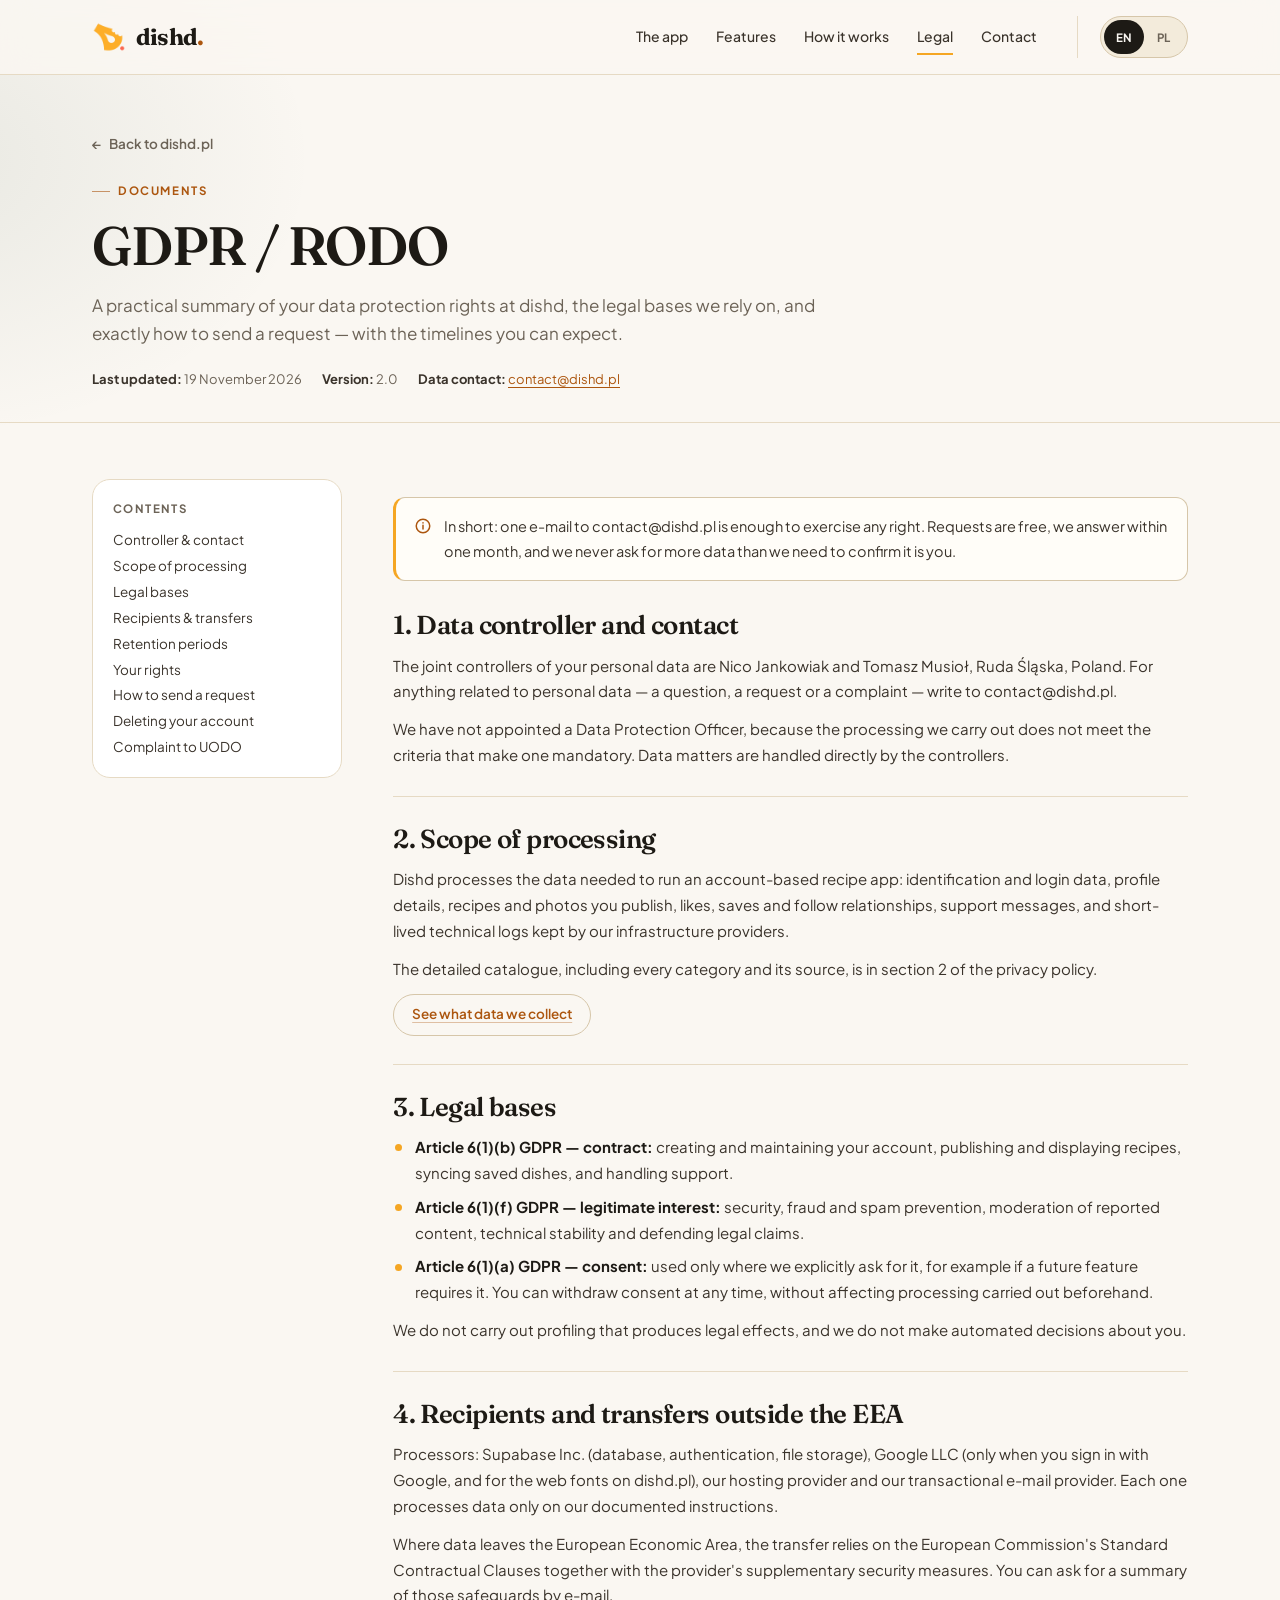
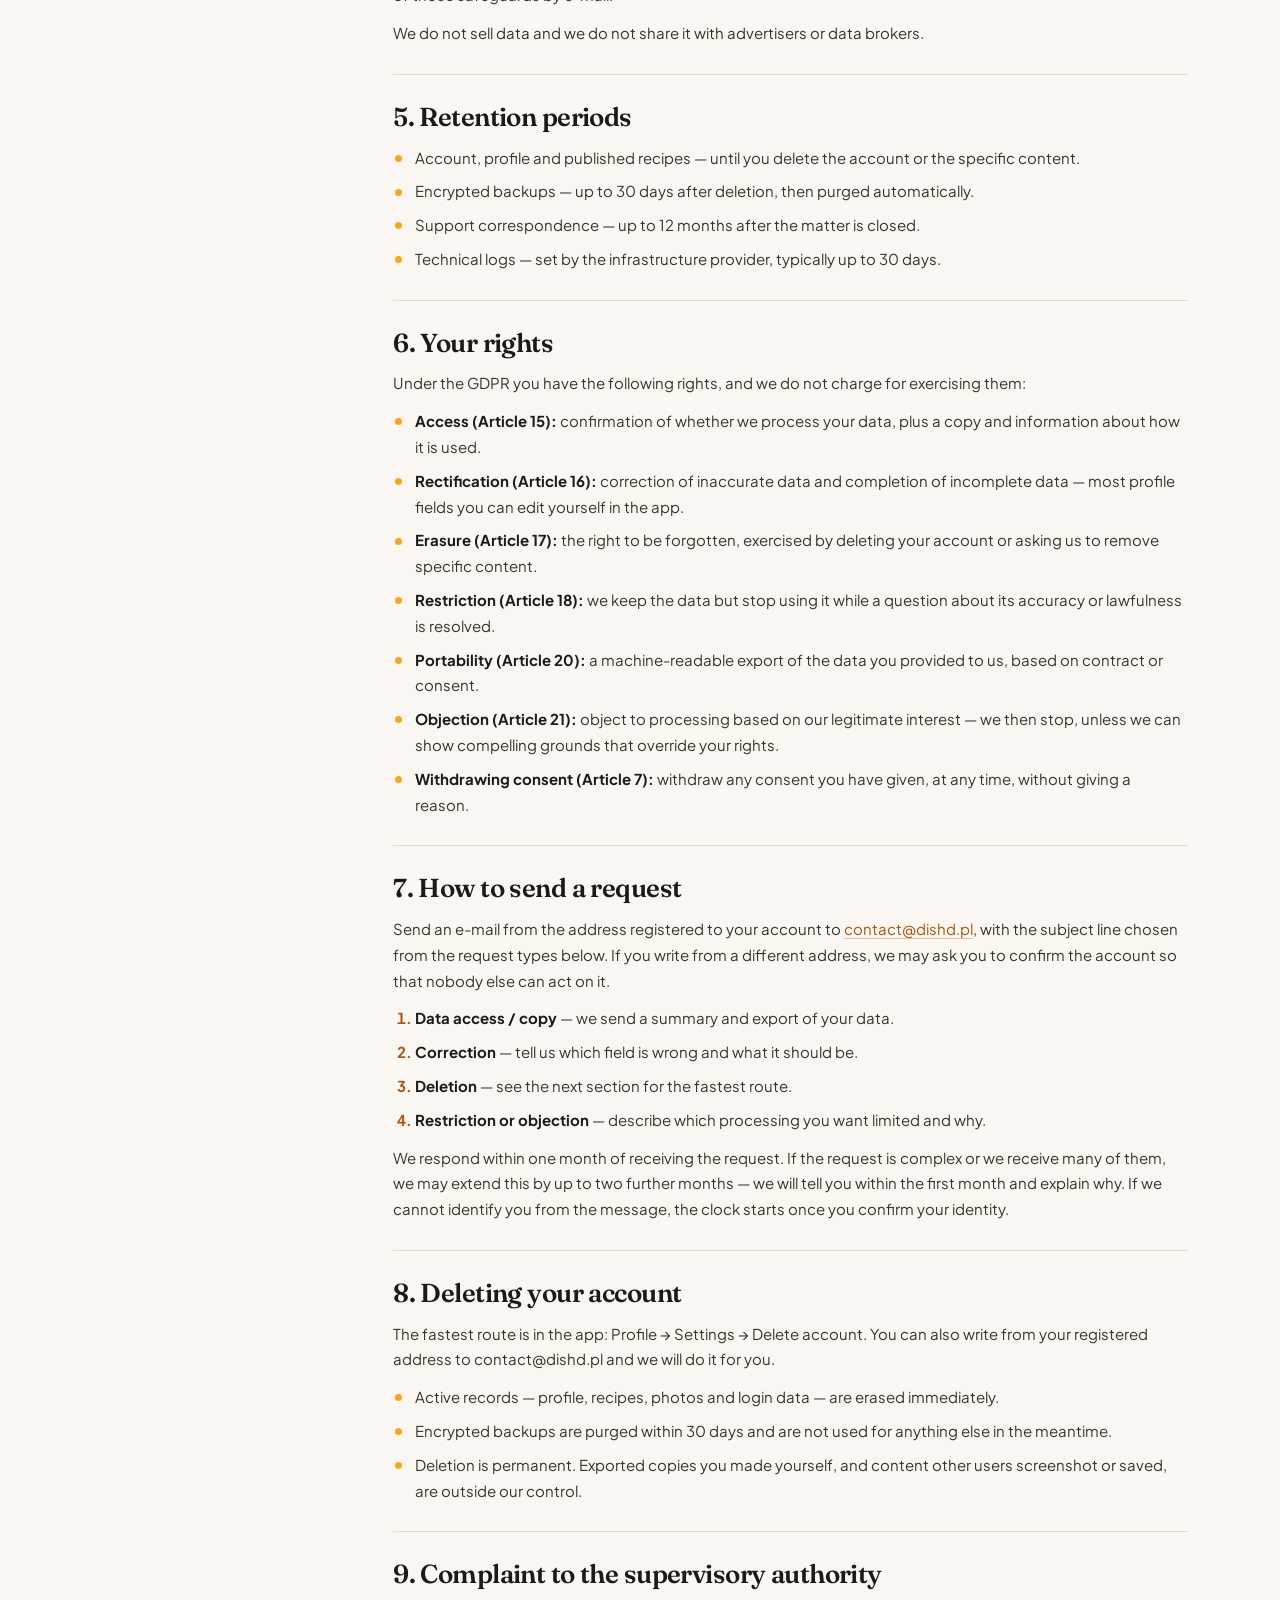
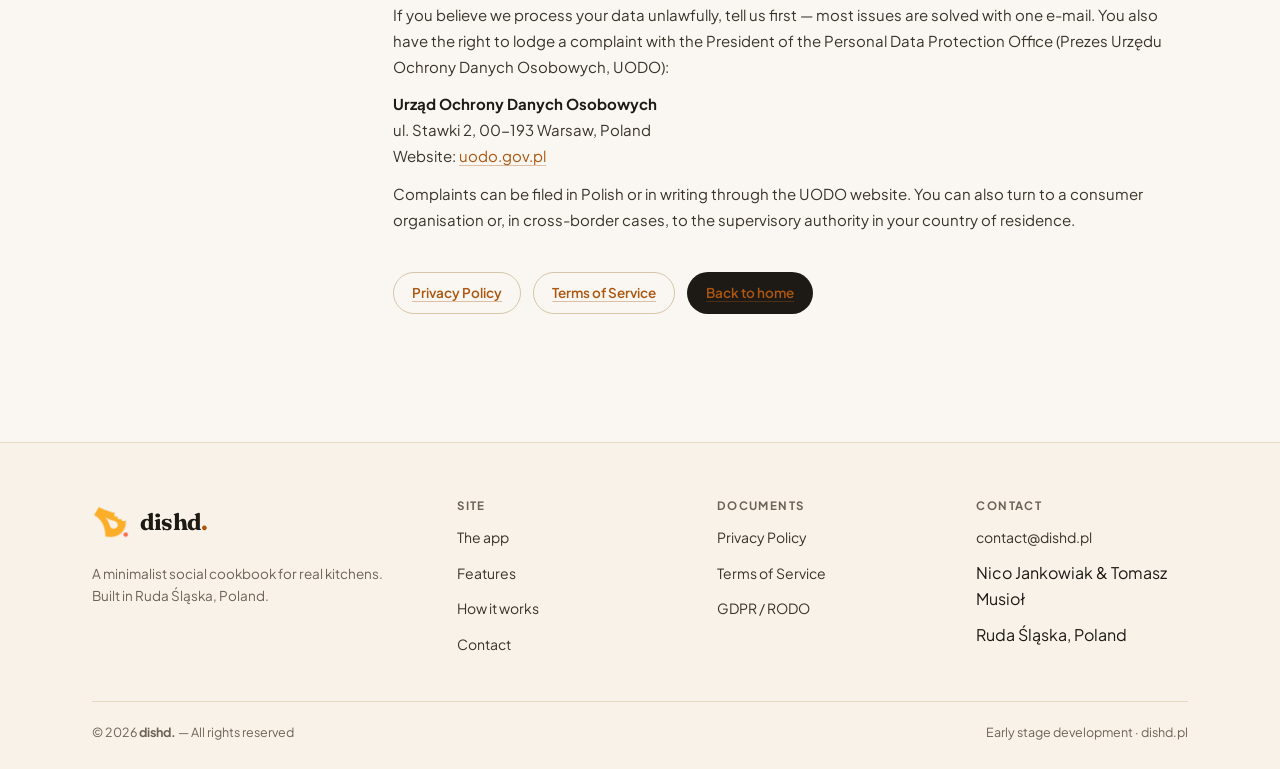
==== gdpr.html @ 187f0815 "nowa strona!!!!!!!!!!!!" ====
<!DOCTYPE html>
<html lang="en">
<head>
  <meta charset="UTF-8" />
  <meta name="viewport" content="width=device-width, initial-scale=1.0" />
  <title>GDPR / RODO — dishd.</title>
  <meta name="description" content="Your GDPR rights at dishd: access, correction, erasure, portability, objection, the one-month response time and how to complain to UODO." />
  <meta name="theme-color" content="#FAF7F2" />
  <meta name="robots" content="index, follow" />

  <link rel="icon" href="media/favicon.ico" sizes="any" />
  <link rel="icon" type="image/png" sizes="32x32" href="media/favicon-32.png" />
  <link rel="icon" type="image/png" sizes="192x192" href="media/favicon-192.png" />
  <link rel="apple-touch-icon" href="media/apple-touch-icon.png" />

  <meta property="og:type" content="article" />
  <meta property="og:url" content="https://dishd.pl/gdpr.html" />
  <meta property="og:title" content="GDPR / RODO — dishd." />
  <meta property="og:description" content="Your data protection rights at dishd and how to exercise them." />
  <meta property="og:image" content="https://dishd.pl/media/og-cover.png" />

  <link rel="preconnect" href="https://fonts.googleapis.com" />
  <link rel="preconnect" href="https://fonts.gstatic.com" crossorigin />
  <link href="https://fonts.googleapis.com/css2?family=Fraunces:ital,opsz,wght@0,9..144,500;0,9..144,600;0,9..144,700;1,9..144,500;1,9..144,600&family=Plus+Jakarta+Sans:wght@400;500;600;700&display=swap" rel="stylesheet" />
  <link rel="stylesheet" href="assets/styles.css" />
</head>

<body data-title-en="GDPR / RODO — dishd." data-title-pl="RODO — dishd."
      data-desc-en="Your GDPR rights at dishd: access, correction, erasure, portability, objection, the one-month response time and how to complain to UODO."
      data-desc-pl="Twoje prawa wynikające z RODO w dishd: dostęp, sprostowanie, usunięcie, przenoszenie, sprzeciw, miesięczny termin odpowiedzi i skarga do UODO.">

  <a class="skip-link" href="#main" data-en="Skip to content" data-pl="Przejdź do treści">Skip to content</a>

  <header class="site-header">
    <div class="wrap header-inner">
      <a class="brand" href="index.html" aria-label="dishd.">
        <img class="brand__mark" src="media/logo.png" alt="" width="34" height="34" />
        <span class="brand__name">dishd<span class="brand__dot">.</span></span>
      </a>

      <nav class="nav" id="site-nav" aria-label="Primary" data-aria-en="Primary navigation" data-aria-pl="Nawigacja główna">
        <a class="nav__link" href="index.html#about" data-en="The app" data-pl="Aplikacja">The app</a>
        <a class="nav__link" href="index.html#features" data-en="Features" data-pl="Funkcje">Features</a>
        <a class="nav__link" href="index.html#how" data-en="How it works" data-pl="Jak to działa">How it works</a>
        <a class="nav__link" href="index.html#legal" aria-current="page" data-en="Legal" data-pl="Dokumenty">Legal</a>
        <a class="nav__link" href="index.html#contact" data-en="Contact" data-pl="Kontakt">Contact</a>
      </nav>

      <div class="header-actions">
        <div class="lang-switch" role="group" aria-label="Language / Język">
          <button type="button" class="lang-btn" data-lang="en" aria-pressed="true">EN</button>
          <button type="button" class="lang-btn" data-lang="pl" aria-pressed="false">PL</button>
        </div>
        <button type="button" class="nav-toggle" aria-expanded="false" aria-controls="site-nav"
                aria-label="Open menu" data-aria-en="Open menu" data-aria-pl="Otwórz menu">
          <span class="nav-toggle__bars" aria-hidden="true"><span></span><span></span><span></span></span>
        </button>
      </div>
    </div>
  </header>

  <main id="main">
    <section class="doc-hero">
      <div class="wrap">
        <a class="doc-hero__back" href="index.html">
          <span aria-hidden="true">←</span>
          <span data-en="Back to dishd.pl" data-pl="Powrót do dishd.pl">Back to dishd.pl</span>
        </a>
        <span class="eyebrow" data-en="Documents" data-pl="Dokumenty">Documents</span>
        <h1 data-en="GDPR / RODO" data-pl="RODO">GDPR / RODO</h1>
        <p data-en="A practical summary of your data protection rights at dishd, the legal bases we rely on, and exactly how to send a request — with the timelines you can expect."
           data-pl="Praktyczne podsumowanie Twoich praw w zakresie ochrony danych w dishd, podstaw prawnych, na których się opieramy, oraz dokładny sposób wysłania żądania — wraz z terminami, których możesz oczekiwać.">
          A practical summary of your data protection rights at dishd, the legal bases we rely on, and exactly how to send a request — with the timelines you can expect.
        </p>

        <div class="doc-meta">
          <span><strong data-en="Last updated:" data-pl="Ostatnia aktualizacja:">Last updated:</strong> <span data-en="19 November 2026" data-pl="19 listopada 2026">19 November 2026</span></span>
          <span><strong data-en="Version:" data-pl="Wersja:">Version:</strong> 2.0</span>
          <span><strong data-en="Data contact:" data-pl="Kontakt w sprawie danych:">Data contact:</strong> <a href="mailto:contact@dishd.pl">contact@dishd.pl</a></span>
        </div>
      </div>
    </section>

    <div class="wrap doc-layout">
      <nav class="toc" aria-label="Contents" data-aria-en="Contents" data-aria-pl="Spis treści">
        <p class="toc__title" data-en="Contents" data-pl="Spis treści">Contents</p>
        <ol>
          <li><a href="#controller" data-en="Controller &amp; contact" data-pl="Administrator i kontakt">Controller &amp; contact</a></li>
          <li><a href="#scope" data-en="Scope of processing" data-pl="Zakres przetwarzania">Scope of processing</a></li>
          <li><a href="#bases" data-en="Legal bases" data-pl="Podstawy prawne">Legal bases</a></li>
          <li><a href="#recipients" data-en="Recipients &amp; transfers" data-pl="Odbiorcy i transfery">Recipients &amp; transfers</a></li>
          <li><a href="#retention" data-en="Retention periods" data-pl="Okresy przechowywania">Retention periods</a></li>
          <li><a href="#rights" data-en="Your rights" data-pl="Twoje prawa">Your rights</a></li>
          <li><a href="#request" data-en="How to send a request" data-pl="Jak złożyć żądanie">How to send a request</a></li>
          <li><a href="#deletion" data-en="Deleting your account" data-pl="Usunięcie konta">Deleting your account</a></li>
          <li><a href="#complaint" data-en="Complaint to UODO" data-pl="Skarga do UODO">Complaint to UODO</a></li>
        </ol>
      </nav>

      <article class="doc">
        <div class="callout">
          <span class="callout__icon" aria-hidden="true">
            <svg width="18" height="18" viewBox="0 0 24 24" fill="none" stroke="currentColor" stroke-width="2" stroke-linecap="round" stroke-linejoin="round"><circle cx="12" cy="12" r="9" /><path d="M12 11v5M12 7.6v.4" /></svg>
          </span>
          <p data-en="In short: one e-mail to contact@dishd.pl is enough to exercise any right. Requests are free, we answer within one month, and we never ask for more data than we need to confirm it is you."
             data-pl="W skrócie: jeden e-mail na contact@dishd.pl wystarczy, aby zrealizować każde prawo. Żądania są bezpłatne, odpowiadamy w ciągu miesiąca i nigdy nie prosimy o więcej danych, niż potrzebne do potwierdzenia Twojej tożsamości.">
            In short: one e-mail to contact@dishd.pl is enough to exercise any right. Requests are free, we answer within one month, and we never ask for more data than we need to confirm it is you.
          </p>
        </div>

        <section id="controller">
          <h2 data-en="1. Data controller and contact" data-pl="1. Administrator danych i kontakt">1. Data controller and contact</h2>
          <p data-en="The joint controllers of your personal data are Nico Jankowiak and Tomasz Musioł, Ruda Śląska, Poland. For anything related to personal data — a question, a request or a complaint — write to contact@dishd.pl."
             data-pl="Współadministratorami Twoich danych osobowych są Nico Jankowiak i Tomasz Musioł, Ruda Śląska, Polska. We wszystkich sprawach dotyczących danych osobowych — pytania, żądania lub skargi — napisz na contact@dishd.pl.">
            The joint controllers of your personal data are Nico Jankowiak and Tomasz Musioł, Ruda Śląska, Poland. For anything related to personal data — a question, a request or a complaint — write to contact@dishd.pl.
          </p>
          <p data-en="We have not appointed a Data Protection Officer, because the processing we carry out does not meet the criteria that make one mandatory. Data matters are handled directly by the controllers."
             data-pl="Nie wyznaczyliśmy Inspektora Ochrony Danych, ponieważ realizowane przez nas przetwarzanie nie spełnia przesłanek, które czynią to obowiązkowym. Sprawy dotyczące danych prowadzą bezpośrednio administratorzy.">
            We have not appointed a Data Protection Officer, because the processing we carry out does not meet the criteria that make one mandatory. Data matters are handled directly by the controllers.
          </p>
        </section>

        <section id="scope">
          <h2 data-en="2. Scope of processing" data-pl="2. Zakres przetwarzania">2. Scope of processing</h2>
          <p data-en="Dishd processes the data needed to run an account-based recipe app: identification and login data, profile details, recipes and photos you publish, likes, saves and follow relationships, support messages, and short-lived technical logs kept by our infrastructure providers."
             data-pl="Dishd przetwarza dane niezbędne do działania aplikacji z kontem i przepisami: dane identyfikacyjne i logowania, dane profilu, publikowane przepisy i zdjęcia, polubienia, zapisane przepisy oraz relacje obserwowania, wiadomości do wsparcia i krótkotrwałe logi techniczne prowadzone przez dostawców infrastruktury.">
            Dishd processes the data needed to run an account-based recipe app: identification and login data, profile details, recipes and photos you publish, likes, saves and follow relationships, support messages, and short-lived technical logs kept by our infrastructure providers.
          </p>
          <p data-en="The detailed catalogue, including every category and its source, is in section 2 of the privacy policy."
             data-pl="Szczegółowy katalog, obejmujący każdą kategorię danych i jej źródło, znajduje się w punkcie 2 polityki prywatności.">
            The detailed catalogue, including every category and its source, is in section 2 of the privacy policy.
          </p>
          <p>
            <a class="btn btn--ghost btn--small" href="privacy.html#data" data-en="See what data we collect" data-pl="Zobacz, jakie dane zbieramy">See what data we collect</a>
          </p>
        </section>

        <section id="bases">
          <h2 data-en="3. Legal bases" data-pl="3. Podstawy prawne">3. Legal bases</h2>
          <ul>
            <li data-en="<strong>Article 6(1)(b) GDPR — contract:</strong> creating and maintaining your account, publishing and displaying recipes, syncing saved dishes, and handling support."
                data-pl="<strong>Art. 6 ust. 1 lit. b RODO — umowa:</strong> założenie i utrzymanie konta, publikowanie i wyświetlanie przepisów, synchronizacja zapisanych dań oraz obsługa zgłoszeń.">
              <strong>Article 6(1)(b) GDPR — contract:</strong> creating and maintaining your account, publishing and displaying recipes, syncing saved dishes, and handling support.
            </li>
            <li data-en="<strong>Article 6(1)(f) GDPR — legitimate interest:</strong> security, fraud and spam prevention, moderation of reported content, technical stability and defending legal claims."
                data-pl="<strong>Art. 6 ust. 1 lit. f RODO — uzasadniony interes:</strong> bezpieczeństwo, zapobieganie oszustwom i spamowi, moderacja zgłoszonych treści, stabilność techniczna i obrona roszczeń.">
              <strong>Article 6(1)(f) GDPR — legitimate interest:</strong> security, fraud and spam prevention, moderation of reported content, technical stability and defending legal claims.
            </li>
            <li data-en="<strong>Article 6(1)(a) GDPR — consent:</strong> used only where we explicitly ask for it, for example if a future feature requires it. You can withdraw consent at any time, without affecting processing carried out beforehand."
                data-pl="<strong>Art. 6 ust. 1 lit. a RODO — zgoda:</strong> stosowana wyłącznie tam, gdzie wyraźnie o nią poprosimy, na przykład jeśli będzie tego wymagać nowa funkcja. Zgodę możesz wycofać w dowolnym momencie, bez wpływu na wcześniejsze przetwarzanie.">
              <strong>Article 6(1)(a) GDPR — consent:</strong> used only where we explicitly ask for it, for example if a future feature requires it. You can withdraw consent at any time, without affecting processing carried out beforehand.
            </li>
          </ul>
          <p data-en="We do not carry out profiling that produces legal effects, and we do not make automated decisions about you."
             data-pl="Nie prowadzimy profilowania wywołującego skutki prawne i nie podejmujemy wobec Ciebie decyzji w sposób zautomatyzowany.">
            We do not carry out profiling that produces legal effects, and we do not make automated decisions about you.
          </p>
        </section>

        <section id="recipients">
          <h2 data-en="4. Recipients and transfers outside the EEA" data-pl="4. Odbiorcy i przekazywanie danych poza EOG">4. Recipients and transfers outside the EEA</h2>
          <p data-en="Processors: Supabase Inc. (database, authentication, file storage), Google LLC (only when you sign in with Google, and for the web fonts on dishd.pl), our hosting provider and our transactional e-mail provider. Each one processes data only on our documented instructions."
             data-pl="Podmioty przetwarzające: Supabase Inc. (baza danych, uwierzytelnianie, przechowywanie plików), Google LLC (wyłącznie przy logowaniu kontem Google oraz w zakresie krojów pisma na dishd.pl), dostawca hostingu oraz dostawca poczty transakcyjnej. Każdy z nich przetwarza dane wyłącznie na nasze udokumentowane polecenie.">
            Processors: Supabase Inc. (database, authentication, file storage), Google LLC (only when you sign in with Google, and for the web fonts on dishd.pl), our hosting provider and our transactional e-mail provider. Each one processes data only on our documented instructions.
          </p>
          <p data-en="Where data leaves the European Economic Area, the transfer relies on the European Commission's Standard Contractual Clauses together with the provider's supplementary security measures. You can ask for a summary of those safeguards by e-mail."
             data-pl="Jeśli dane opuszczają Europejski Obszar Gospodarczy, podstawą przekazania są standardowe klauzule umowne Komisji Europejskiej wraz z dodatkowymi środkami bezpieczeństwa stosowanymi przez dostawcę. Podsumowanie tych zabezpieczeń udostępnimy na e-mail.">
            Where data leaves the European Economic Area, the transfer relies on the European Commission's Standard Contractual Clauses together with the provider's supplementary security measures. You can ask for a summary of those safeguards by e-mail.
          </p>
          <p data-en="We do not sell data and we do not share it with advertisers or data brokers."
             data-pl="Nie sprzedajemy danych i nie udostępniamy ich reklamodawcom ani brokerom danych.">
            We do not sell data and we do not share it with advertisers or data brokers.
          </p>
        </section>

        <section id="retention">
          <h2 data-en="5. Retention periods" data-pl="5. Okresy przechowywania">5. Retention periods</h2>
          <ul>
            <li data-en="Account, profile and published recipes — until you delete the account or the specific content."
                data-pl="Konto, profil i opublikowane przepisy — do usunięcia konta lub konkretnej treści.">
              Account, profile and published recipes — until you delete the account or the specific content.
            </li>
            <li data-en="Encrypted backups — up to 30 days after deletion, then purged automatically."
                data-pl="Zaszyfrowane kopie zapasowe — do 30 dni po usunięciu, następnie usuwane automatycznie.">
              Encrypted backups — up to 30 days after deletion, then purged automatically.
            </li>
            <li data-en="Support correspondence — up to 12 months after the matter is closed."
                data-pl="Korespondencja ze wsparciem — do 12 miesięcy od zamknięcia sprawy.">
              Support correspondence — up to 12 months after the matter is closed.
            </li>
            <li data-en="Technical logs — set by the infrastructure provider, typically up to 30 days."
                data-pl="Logi techniczne — zgodnie z ustawieniami dostawcy infrastruktury, zwykle do 30 dni.">
              Technical logs — set by the infrastructure provider, typically up to 30 days.
            </li>
          </ul>
        </section>

        <section id="rights">
          <h2 data-en="6. Your rights" data-pl="6. Twoje prawa">6. Your rights</h2>
          <p data-en="Under the GDPR you have the following rights, and we do not charge for exercising them:"
             data-pl="Zgodnie z RODO przysługują Ci następujące prawa, a ich realizacja jest bezpłatna:">
            Under the GDPR you have the following rights, and we do not charge for exercising them:
          </p>
          <ul>
            <li data-en="<strong>Access (Article 15):</strong> confirmation of whether we process your data, plus a copy and information about how it is used."
                data-pl="<strong>Dostęp (art. 15):</strong> potwierdzenie, czy przetwarzamy Twoje dane, ich kopia oraz informacje o sposobie wykorzystania.">
              <strong>Access (Article 15):</strong> confirmation of whether we process your data, plus a copy and information about how it is used.
            </li>
            <li data-en="<strong>Rectification (Article 16):</strong> correction of inaccurate data and completion of incomplete data — most profile fields you can edit yourself in the app."
                data-pl="<strong>Sprostowanie (art. 16):</strong> poprawienie nieprawidłowych i uzupełnienie niekompletnych danych — większość pól profilu możesz zmienić samodzielnie w aplikacji.">
              <strong>Rectification (Article 16):</strong> correction of inaccurate data and completion of incomplete data — most profile fields you can edit yourself in the app.
            </li>
            <li data-en="<strong>Erasure (Article 17):</strong> the right to be forgotten, exercised by deleting your account or asking us to remove specific content."
                data-pl="<strong>Usunięcie (art. 17):</strong> prawo do bycia zapomnianym, realizowane przez usunięcie konta lub prośbę o usunięcie wybranych treści.">
              <strong>Erasure (Article 17):</strong> the right to be forgotten, exercised by deleting your account or asking us to remove specific content.
            </li>
            <li data-en="<strong>Restriction (Article 18):</strong> we keep the data but stop using it while a question about its accuracy or lawfulness is resolved."
                data-pl="<strong>Ograniczenie (art. 18):</strong> przechowujemy dane, ale przestajemy ich używać do czasu wyjaśnienia kwestii ich prawidłowości lub zgodności z prawem.">
              <strong>Restriction (Article 18):</strong> we keep the data but stop using it while a question about its accuracy or lawfulness is resolved.
            </li>
            <li data-en="<strong>Portability (Article 20):</strong> a machine-readable export of the data you provided to us, based on contract or consent."
                data-pl="<strong>Przenoszenie (art. 20):</strong> eksport dostarczonych nam danych w formacie nadającym się do odczytu maszynowego, jeśli podstawą jest umowa lub zgoda.">
              <strong>Portability (Article 20):</strong> a machine-readable export of the data you provided to us, based on contract or consent.
            </li>
            <li data-en="<strong>Objection (Article 21):</strong> object to processing based on our legitimate interest — we then stop, unless we can show compelling grounds that override your rights."
                data-pl="<strong>Sprzeciw (art. 21):</strong> sprzeciw wobec przetwarzania opartego na naszym uzasadnionym interesie — wtedy przestajemy, chyba że wykażemy ważne podstawy przewyższające Twoje prawa.">
              <strong>Objection (Article 21):</strong> object to processing based on our legitimate interest — we then stop, unless we can show compelling grounds that override your rights.
            </li>
            <li data-en="<strong>Withdrawing consent (Article 7):</strong> withdraw any consent you have given, at any time, without giving a reason."
                data-pl="<strong>Wycofanie zgody (art. 7):</strong> wycofanie każdej udzielonej zgody w dowolnym momencie i bez podawania powodu.">
              <strong>Withdrawing consent (Article 7):</strong> withdraw any consent you have given, at any time, without giving a reason.
            </li>
          </ul>
        </section>

        <section id="request">
          <h2 data-en="7. How to send a request" data-pl="7. Jak złożyć żądanie">7. How to send a request</h2>
          <p data-en="Send an e-mail from the address registered to your account to <a href='mailto:contact@dishd.pl'>contact@dishd.pl</a>, with the subject line chosen from the request types below. If you write from a different address, we may ask you to confirm the account so that nobody else can act on it."
             data-pl="Wyślij e-mail z adresu przypisanego do konta na <a href='mailto:contact@dishd.pl'>contact@dishd.pl</a>, wpisując w temacie rodzaj żądania z listy poniżej. Jeśli napiszesz z innego adresu, możemy poprosić o potwierdzenie konta, aby nikt inny nie mógł działać w Twoim imieniu.">
            Send an e-mail from the address registered to your account to <a href="mailto:contact@dishd.pl">contact@dishd.pl</a>, with the subject line chosen from the request types below. If you write from a different address, we may ask you to confirm the account so that nobody else can act on it.
          </p>
          <ol>
            <li data-en="<strong>Data access / copy</strong> — we send a summary and export of your data."
                data-pl="<strong>Dostęp do danych / kopia</strong> — wysyłamy podsumowanie i eksport Twoich danych.">
              <strong>Data access / copy</strong> — we send a summary and export of your data.
            </li>
            <li data-en="<strong>Correction</strong> — tell us which field is wrong and what it should be."
                data-pl="<strong>Sprostowanie</strong> — napisz, które pole jest nieprawidłowe i jaka powinna być poprawna wartość.">
              <strong>Correction</strong> — tell us which field is wrong and what it should be.
            </li>
            <li data-en="<strong>Deletion</strong> — see the next section for the fastest route."
                data-pl="<strong>Usunięcie</strong> — najszybszy sposób opisuje kolejna sekcja.">
              <strong>Deletion</strong> — see the next section for the fastest route.
            </li>
            <li data-en="<strong>Restriction or objection</strong> — describe which processing you want limited and why."
                data-pl="<strong>Ograniczenie lub sprzeciw</strong> — opisz, które przetwarzanie chcesz ograniczyć i dlaczego.">
              <strong>Restriction or objection</strong> — describe which processing you want limited and why.
            </li>
          </ol>
          <p data-en="We respond within one month of receiving the request. If the request is complex or we receive many of them, we may extend this by up to two further months — we will tell you within the first month and explain why. If we cannot identify you from the message, the clock starts once you confirm your identity."
             data-pl="Odpowiadamy w ciągu miesiąca od otrzymania żądania. Jeśli żądanie jest złożone lub otrzymamy ich wiele, możemy przedłużyć ten termin o maksymalnie dwa kolejne miesiące — poinformujemy Cię o tym w pierwszym miesiącu i wyjaśnimy powód. Jeśli nie możemy Cię zidentyfikować na podstawie wiadomości, termin biegnie od potwierdzenia tożsamości.">
            We respond within one month of receiving the request. If the request is complex or we receive many of them, we may extend this by up to two further months — we will tell you within the first month and explain why. If we cannot identify you from the message, the clock starts once you confirm your identity.
          </p>
        </section>

        <section id="deletion">
          <h2 data-en="8. Deleting your account" data-pl="8. Usunięcie konta">8. Deleting your account</h2>
          <p data-en="The fastest route is in the app: Profile → Settings → Delete account. You can also write from your registered address to contact@dishd.pl and we will do it for you."
             data-pl="Najszybsza droga jest w aplikacji: Profil → Ustawienia → Usuń konto. Możesz też napisać z zarejestrowanego adresu na contact@dishd.pl — wtedy zrobimy to za Ciebie.">
            The fastest route is in the app: Profile → Settings → Delete account. You can also write from your registered address to contact@dishd.pl and we will do it for you.
          </p>
          <ul>
            <li data-en="Active records — profile, recipes, photos and login data — are erased immediately."
                data-pl="Aktywne dane — profil, przepisy, zdjęcia i dane logowania — usuwamy niezwłocznie.">
              Active records — profile, recipes, photos and login data — are erased immediately.
            </li>
            <li data-en="Encrypted backups are purged within 30 days and are not used for anything else in the meantime."
                data-pl="Zaszyfrowane kopie zapasowe usuwamy w ciągu 30 dni i nie wykorzystujemy ich w tym czasie do niczego innego.">
              Encrypted backups are purged within 30 days and are not used for anything else in the meantime.
            </li>
            <li data-en="Deletion is permanent. Exported copies you made yourself, and content other users screenshot or saved, are outside our control."
                data-pl="Usunięcie jest trwałe. Kopie, które sam wyeksportowałeś, oraz treści zapisane lub zrzutowane przez innych użytkowników pozostają poza naszą kontrolą.">
              Deletion is permanent. Exported copies you made yourself, and content other users screenshot or saved, are outside our control.
            </li>
          </ul>
        </section>

        <section id="complaint">
          <h2 data-en="9. Complaint to the supervisory authority" data-pl="9. Skarga do organu nadzorczego">9. Complaint to the supervisory authority</h2>
          <p data-en="If you believe we process your data unlawfully, tell us first — most issues are solved with one e-mail. You also have the right to lodge a complaint with the President of the Personal Data Protection Office (Prezes Urzędu Ochrony Danych Osobowych, UODO):"
             data-pl="Jeśli uważasz, że przetwarzamy Twoje dane niezgodnie z prawem, napisz najpierw do nas — większość spraw rozwiązuje jeden e-mail. Masz też prawo wniesienia skargi do Prezesa Urzędu Ochrony Danych Osobowych (UODO):">
            If you believe we process your data unlawfully, tell us first — most issues are solved with one e-mail. You also have the right to lodge a complaint with the President of the Personal Data Protection Office (Prezes Urzędu Ochrony Danych Osobowych, UODO):
          </p>
          <p><strong>Urząd Ochrony Danych Osobowych</strong><br />
            <span data-en="ul. Stawki 2, 00-193 Warsaw, Poland" data-pl="ul. Stawki 2, 00-193 Warszawa">ul. Stawki 2, 00-193 Warsaw, Poland</span><br />
            <span data-en="Website:" data-pl="Strona:">Website:</span> <a href="https://uodo.gov.pl" target="_blank" rel="noopener noreferrer">uodo.gov.pl</a>
          </p>
          <p data-en="Complaints can be filed in Polish or in writing through the UODO website. You can also turn to a consumer organisation or, in cross-border cases, to the supervisory authority in your country of residence."
             data-pl="Skargę można złożyć w języku polskim lub pisemnie przez stronę UODO. Możesz też zwrócić się do organizacji konsumenckiej, a w sprawach transgranicznych — do organu nadzorczego w kraju zamieszkania.">
            Complaints can be filed in Polish or in writing through the UODO website. You can also turn to a consumer organisation or, in cross-border cases, to the supervisory authority in your country of residence.
          </p>
        </section>

        <div class="doc__footer">
          <a class="btn btn--ghost btn--small" href="privacy.html" data-en="Privacy Policy" data-pl="Polityka prywatności">Privacy Policy</a>
          <a class="btn btn--ghost btn--small" href="terms.html" data-en="Terms of Service" data-pl="Regulamin">Terms of Service</a>
          <a class="btn btn--small" href="index.html" data-en="Back to home" data-pl="Wróć na stronę główną">Back to home</a>
        </div>
      </article>
    </div>
  </main>

  <footer class="site-footer">
    <div class="wrap">
      <div class="footer-grid">
        <div class="footer-brand">
          <a class="brand" href="index.html" aria-label="dishd.">
            <img class="brand__mark" src="media/logo.png" alt="" width="38" height="38" loading="lazy" />
            <span class="brand__name">dishd<span class="brand__dot">.</span></span>
          </a>
          <p data-en="A minimalist social cookbook for real kitchens. Built in Ruda Śląska, Poland."
             data-pl="Minimalistyczna społecznościowa książka kucharska do prawdziwych kuchni. Tworzona w Rudzie Śląskiej.">
            A minimalist social cookbook for real kitchens. Built in Ruda Śląska, Poland.
          </p>
        </div>

        <div class="footer-col">
          <h4 data-en="Site" data-pl="Serwis">Site</h4>
          <ul>
            <li><a href="index.html#about" data-en="The app" data-pl="Aplikacja">The app</a></li>
            <li><a href="index.html#features" data-en="Features" data-pl="Funkcje">Features</a></li>
            <li><a href="index.html#how" data-en="How it works" data-pl="Jak to działa">How it works</a></li>
            <li><a href="index.html#contact" data-en="Contact" data-pl="Kontakt">Contact</a></li>
          </ul>
        </div>

        <div class="footer-col">
          <h4 data-en="Documents" data-pl="Dokumenty">Documents</h4>
          <ul>
            <li><a href="privacy.html" data-en="Privacy Policy" data-pl="Polityka prywatności">Privacy Policy</a></li>
            <li><a href="terms.html" data-en="Terms of Service" data-pl="Regulamin">Terms of Service</a></li>
            <li><a href="gdpr.html" data-en="GDPR / RODO" data-pl="RODO">GDPR / RODO</a></li>
          </ul>
        </div>

        <div class="footer-col">
          <h4 data-en="Contact" data-pl="Kontakt">Contact</h4>
          <ul>
            <li><a href="mailto:contact@dishd.pl">contact@dishd.pl</a></li>
            <li><span data-en="Nico Jankowiak &amp; Tomasz Musioł" data-pl="Nico Jankowiak i Tomasz Musioł">Nico Jankowiak &amp; Tomasz Musioł</span></li>
            <li><span data-en="Ruda Śląska, Poland" data-pl="Ruda Śląska, Polska">Ruda Śląska, Poland</span></li>
          </ul>
        </div>
      </div>

      <div class="footer-bottom">
        <span>© 2026 <strong>dishd.</strong> — <span data-en="All rights reserved" data-pl="Wszelkie prawa zastrzeżone">All rights reserved</span></span>
        <span data-en="Early stage development · dishd.pl" data-pl="Wczesny etap rozwoju · dishd.pl">Early stage development · dishd.pl</span>
      </div>
    </div>
  </footer>

  <script src="assets/site.js" defer></script>
</body>
</html>
---- assets/styles.css ----
/* =========================================================
   dishd. — shared stylesheet
   Palette is derived from media/light-logo.jpg (amber mark).
   ========================================================= */

:root {
  --bg: #FAF7F2;
  --surface: #F3EBDB;
  --card: #FFFFFF;
  --ink: #1D1A15;
  --ink-soft: #3A332B;
  --muted: #6C6357;
  --line: #E6DAC4;
  --line-strong: #D6C6A9;
  --accent: #F5A623;
  --accent-deep: #AC560F;
  --accent-wash: #FBEBD2;
  --green: #3C5842;
  --green-wash: #E7EEE6;
  --radius-sm: 12px;
  --radius: 18px;
  --radius-lg: 26px;
  --shadow-sm: 0 2px 6px rgba(29, 26, 21, 0.05);
  --shadow: 0 18px 44px -22px rgba(29, 26, 21, 0.28);
  --shadow-lg: 0 34px 70px -30px rgba(29, 26, 21, 0.34);
  --wrap: 1160px;
  --gutter: clamp(18px, 4vw, 32px);
  --header-h: 74px;
  --ease: cubic-bezier(0.22, 0.61, 0.36, 1);
}

*,
*::before,
*::after {
  box-sizing: border-box;
}

html {
  scroll-behavior: smooth;
  scroll-padding-top: calc(var(--header-h) + 18px);
  -webkit-text-size-adjust: 100%;
}

body {
  margin: 0;
  background-color: var(--bg);
  background-image:
    radial-gradient(58rem 34rem at 88% -8%, rgba(245, 166, 35, 0.14), transparent 62%),
    radial-gradient(42rem 30rem at -6% 4%, rgba(60, 88, 66, 0.09), transparent 58%);
  background-repeat: no-repeat;
  color: var(--ink);
  font-family: "Plus Jakarta Sans", -apple-system, BlinkMacSystemFont, "Segoe UI", sans-serif;
  font-size: 16px;
  line-height: 1.65;
  -webkit-font-smoothing: antialiased;
  text-rendering: optimizeLegibility;
  overflow-x: hidden;
}

h1, h2, h3, h4 {
  font-family: "Fraunces", Georgia, "Times New Roman", serif;
  font-weight: 600;
  letter-spacing: -0.022em;
  line-height: 1.14;
  margin: 0;
  text-wrap: balance;
}

p {
  margin: 0;
}

img {
  display: block;
  max-width: 100%;
  height: auto;
}

a {
  color: var(--accent-deep);
  text-decoration-thickness: 1px;
  text-underline-offset: 3px;
}

a:hover {
  color: var(--ink);
}

ul, ol {
  margin: 0;
  padding: 0;
}

:focus-visible {
  outline: 3px solid var(--accent-deep);
  outline-offset: 3px;
  border-radius: 4px;
}

::selection {
  background: var(--accent);
  color: var(--ink);
}

/* ---------- Layout helpers ---------- */

.wrap {
  width: 100%;
  max-width: var(--wrap);
  margin-inline: auto;
  padding-inline: var(--gutter);
}

.skip-link {
  position: absolute;
  left: 12px;
  top: -60px;
  z-index: 200;
  padding: 10px 16px;
  border-radius: 999px;
  background: var(--ink);
  color: var(--bg);
  font-size: 14px;
  font-weight: 600;
  text-decoration: none;
  transition: top 0.18s var(--ease);
}

.skip-link:focus-visible {
  top: 12px;
  color: var(--bg);
}

.eyebrow {
  display: inline-flex;
  align-items: center;
  gap: 8px;
  font-size: 11.5px;
  font-weight: 700;
  letter-spacing: 0.14em;
  text-transform: uppercase;
  color: var(--accent-deep);
}

.eyebrow::before {
  content: "";
  width: 18px;
  height: 1.5px;
  background: currentColor;
  opacity: 0.6;
}

.section-head {
  max-width: 660px;
  margin-bottom: clamp(28px, 4vw, 46px);
}

.section-head h2 {
  font-size: clamp(28px, 3.6vw, 42px);
  margin-top: 14px;
}

.section-head p {
  margin-top: 14px;
  color: var(--muted);
  font-size: clamp(15px, 1.5vw, 17px);
}

.section {
  padding-block: clamp(52px, 7vw, 96px);
}

.section--tight {
  padding-block: clamp(38px, 5vw, 64px);
}

.divider {
  height: 1px;
  background: var(--line);
  border: 0;
  margin: 0;
}

/* ---------- Buttons ---------- */

.btn {
  --btn-bg: var(--ink);
  --btn-fg: var(--bg);
  display: inline-flex;
  align-items: center;
  justify-content: center;
  gap: 9px;
  min-height: 48px;
  padding: 12px 24px;
  border: 1px solid transparent;
  border-radius: 999px;
  background: var(--btn-bg);
  color: var(--btn-fg);
  font-family: inherit;
  font-size: 14.5px;
  font-weight: 600;
  line-height: 1.2;
  text-align: center;
  text-decoration: none;
  cursor: pointer;
  transition: transform 0.18s var(--ease), background-color 0.18s var(--ease),
    box-shadow 0.18s var(--ease), color 0.18s var(--ease);
}

.btn:hover {
  color: var(--btn-fg);
  transform: translateY(-2px);
  box-shadow: var(--shadow);
}

.btn:active {
  transform: translateY(0);
}

.btn--ghost {
  --btn-bg: transparent;
  --btn-fg: var(--ink);
  border-color: var(--line-strong);
}

.btn--ghost:hover {
  --btn-bg: #ffffff;
  --btn-fg: var(--ink);
  box-shadow: var(--shadow-sm);
}

.btn--small {
  min-height: 42px;
  padding: 10px 18px;
  font-size: 13.5px;
}

/* ---------- Header ---------- */

.site-header {
  position: sticky;
  top: 0;
  z-index: 60;
  background: rgba(250, 247, 242, 0.82);
  border-bottom: 1px solid var(--line);
  backdrop-filter: blur(16px) saturate(1.3);
  -webkit-backdrop-filter: blur(16px) saturate(1.3);
}

.header-inner {
  display: flex;
  align-items: center;
  gap: 14px;
  min-height: var(--header-h);
}

.brand {
  display: inline-flex;
  align-items: center;
  gap: 10px;
  flex: 0 0 auto;
  padding-block: 4px;
  color: var(--ink);
  text-decoration: none;
}

.brand:hover {
  color: var(--ink);
}

.brand__mark {
  width: 34px;
  height: 34px;
  border-radius: 9px;
  transition: transform 0.3s var(--ease);
}

.brand:hover .brand__mark {
  transform: rotate(-6deg) scale(1.04);
}

.brand__name {
  font-family: "Fraunces", Georgia, serif;
  font-size: 23px;
  font-weight: 700;
  letter-spacing: -0.035em;
  line-height: 1;
}

.brand__dot {
  color: var(--accent-deep);
}

.nav {
  display: flex;
  align-items: center;
  gap: clamp(16px, 2.2vw, 30px);
  margin-left: auto;
}

.nav__link {
  position: relative;
  color: var(--ink-soft);
  font-size: 14px;
  font-weight: 500;
  text-decoration: none;
  padding-block: 6px;
  transition: color 0.16s var(--ease);
  white-space: nowrap;
}

.nav__link::after {
  content: "";
  position: absolute;
  left: 0;
  right: 0;
  bottom: 0;
  height: 1.5px;
  background: var(--accent);
  transform: scaleX(0);
  transform-origin: left;
  transition: transform 0.22s var(--ease);
}

.nav__link:hover {
  color: var(--ink);
}

.nav__link:hover::after,
.nav__link[aria-current="page"]::after {
  transform: scaleX(1);
}

.header-actions {
  display: flex;
  align-items: center;
  gap: 12px;
  /* keeps the language switch clear of the wordmark */
  margin-left: clamp(12px, 2vw, 26px);
  padding-left: clamp(12px, 2vw, 22px);
  border-left: 1px solid var(--line);
}

.lang-switch {
  display: inline-flex;
  flex: 0 0 auto;
  padding: 3px;
  border: 1px solid var(--line-strong);
  border-radius: 999px;
  background: var(--surface);
}

.lang-btn {
  min-width: 40px;
  min-height: 34px;
  padding: 6px 10px;
  border: 0;
  border-radius: 999px;
  background: transparent;
  color: var(--muted);
  font-family: inherit;
  font-size: 11.5px;
  font-weight: 700;
  letter-spacing: 0.04em;
  cursor: pointer;
  transition: background-color 0.16s var(--ease), color 0.16s var(--ease);
}

.lang-btn:hover {
  color: var(--ink);
}

.lang-btn[aria-pressed="true"] {
  background: var(--ink);
  color: var(--bg);
}

.nav-toggle {
  display: none;
  place-items: center;
  width: 42px;
  height: 42px;
  padding: 0;
  border: 1px solid var(--line-strong);
  border-radius: 12px;
  background: #ffffff;
  color: var(--ink);
  cursor: pointer;
}

.nav-toggle__bars {
  position: relative;
  display: block;
  width: 18px;
  height: 12px;
}

.nav-toggle__bars span {
  position: absolute;
  left: 0;
  width: 100%;
  height: 2px;
  border-radius: 2px;
  background: currentColor;
  transition: transform 0.24s var(--ease), opacity 0.16s linear;
}

.nav-toggle__bars span:nth-child(1) { top: 0; }
.nav-toggle__bars span:nth-child(2) { top: 5px; }
.nav-toggle__bars span:nth-child(3) { top: 10px; }

.site-header.is-open .nav-toggle__bars span:nth-child(1) {
  transform: translateY(5px) rotate(45deg);
}

.site-header.is-open .nav-toggle__bars span:nth-child(2) {
  opacity: 0;
}

.site-header.is-open .nav-toggle__bars span:nth-child(3) {
  transform: translateY(-5px) rotate(-45deg);
}

/* ---------- Hero ---------- */

.hero {
  position: relative;
  padding-block: clamp(46px, 7vw, 88px) clamp(48px, 7vw, 92px);
  overflow: hidden;
}

.hero__grid {
  display: grid;
  grid-template-columns: minmax(0, 1.06fr) minmax(0, 0.94fr);
  align-items: center;
  gap: clamp(34px, 5vw, 64px);
}

.pill {
  display: inline-flex;
  align-items: center;
  gap: 9px;
  padding: 7px 15px 7px 11px;
  border: 1px solid var(--line-strong);
  border-radius: 999px;
  background: #ffffff;
  box-shadow: var(--shadow-sm);
  color: var(--ink-soft);
  font-size: 12.5px;
  font-weight: 600;
  letter-spacing: 0.01em;
}

.pill__dot {
  width: 7px;
  height: 7px;
  border-radius: 50%;
  background: var(--accent);
  box-shadow: 0 0 0 4px rgba(245, 166, 35, 0.22);
}

.hero h1 {
  margin-top: 22px;
  font-size: clamp(38px, 5.6vw, 68px);
  font-weight: 600;
}

.hero h1 em {
  font-style: italic;
  color: var(--accent-deep);
  background: linear-gradient(180deg, transparent 62%, rgba(245, 166, 35, 0.34) 62%);
  padding-inline: 0.04em;
}

.hero__copy > p {
  margin-top: 22px;
  max-width: 34em;
  font-size: clamp(15.5px, 1.6vw, 18px);
  color: var(--ink-soft);
}

.hero__actions {
  display: flex;
  flex-wrap: wrap;
  gap: 12px;
  margin-top: 30px;
}

.hero__meta {
  display: flex;
  flex-wrap: wrap;
  align-items: center;
  gap: 8px 20px;
  margin-top: 28px;
  font-size: 13px;
  color: var(--muted);
}

.hero__meta span {
  display: inline-flex;
  align-items: center;
  gap: 7px;
}

.hero__meta svg {
  flex: 0 0 auto;
  color: var(--green);
}

/* ---------- Phone mock ---------- */

.showcase {
  position: relative;
  display: grid;
  place-items: center;
  isolation: isolate;
}

.showcase::before {
  content: "";
  position: absolute;
  inset: 8% 4% 4%;
  z-index: -1;
  border-radius: 50%;
  background: radial-gradient(circle at 50% 40%, rgba(245, 166, 35, 0.28), transparent 68%);
  filter: blur(6px);
}

.showcase__logo {
  position: absolute;
  top: -6%;
  left: -6%;
  width: clamp(58px, 8vw, 82px);
  height: auto;
  z-index: 2;
  filter: drop-shadow(0 10px 18px rgba(29, 26, 21, 0.16));
  animation: float 7s var(--ease) infinite;
}

@keyframes float {
  0%, 100% { transform: translateY(0) rotate(-4deg); }
  50% { transform: translateY(-10px) rotate(4deg); }
}

.phone {
  width: min(100%, 360px);
  padding: 14px;
  border: 1px solid var(--line);
  border-radius: 34px;
  background: var(--card);
  box-shadow: var(--shadow-lg);
}

.phone__bar {
  display: flex;
  align-items: center;
  justify-content: space-between;
  gap: 10px;
  padding: 2px 4px 12px;
  border-bottom: 1px solid var(--line);
  margin-bottom: 13px;
}

.phone__brand {
  display: inline-flex;
  align-items: center;
  gap: 7px;
  font-family: "Fraunces", Georgia, serif;
  font-size: 16px;
  font-weight: 700;
  letter-spacing: -0.03em;
}

.phone__brand img {
  width: 20px;
  height: 20px;
  border-radius: 6px;
}

.phone__brand .brand__dot {
  color: var(--accent-deep);
}

.chip {
  display: inline-flex;
  align-items: center;
  padding: 4px 10px;
  border-radius: 999px;
  background: var(--surface);
  color: var(--muted);
  font-size: 10.5px;
  font-weight: 600;
  white-space: nowrap;
}

.chip--green {
  background: var(--green-wash);
  color: var(--green);
}

.recipe-head {
  display: flex;
  align-items: center;
  justify-content: space-between;
  gap: 10px;
  margin-bottom: 11px;
}

.recipe-user {
  display: flex;
  align-items: center;
  gap: 9px;
  min-width: 0;
}

.avatar {
  display: grid;
  place-items: center;
  width: 32px;
  height: 32px;
  flex: 0 0 auto;
  border: 1px solid var(--line);
  border-radius: 50%;
  background: var(--accent-wash);
  color: var(--accent-deep);
  font-size: 12px;
  font-weight: 700;
}

.recipe-user__name {
  font-size: 12.5px;
  font-weight: 700;
  line-height: 1.25;
}

.recipe-user__meta {
  font-size: 10.5px;
  color: var(--muted);
}

.recipe-photo {
  position: relative;
  display: grid;
  place-items: center;
  height: 158px;
  margin-bottom: 13px;
  overflow: hidden;
  border: 1px solid rgba(172, 86, 15, 0.16);
  border-radius: 20px;
  background:
    radial-gradient(circle at 18% 18%, #F7DFC3, transparent 55%),
    linear-gradient(140deg, #F6E3CE 0%, #EFC9A4 46%, #E19B62 100%);
}

.plate {
  position: relative;
  display: grid;
  place-items: center;
  width: 112px;
  height: 112px;
  border-radius: 50%;
  background: #FBF6EC;
  box-shadow: 0 14px 26px -12px rgba(29, 26, 21, 0.45), inset 0 0 0 7px #F3EBDB;
}

.plate__bowl {
  position: relative;
  width: 68px;
  height: 68px;
  border-radius: 50%;
  background: radial-gradient(circle at 34% 32%, #E8823F, #B54A22);
}

.leaf {
  position: absolute;
  width: 13px;
  height: 8px;
  border-radius: 999px 0;
  background: #3C5842;
}

.leaf--1 { top: 15px; left: 16px; transform: rotate(-22deg); }
.leaf--2 { bottom: 16px; right: 14px; transform: rotate(36deg); background: #556F58; }

.plate__cream {
  position: absolute;
  top: 24px;
  right: 20px;
  width: 14px;
  height: 14px;
  border-radius: 50%;
  background: #FBF6EC;
  opacity: 0.9;
}

.photo-pills {
  position: absolute;
  inset: auto 9px 9px;
  display: flex;
  justify-content: space-between;
  gap: 6px;
}

.photo-pills .chip {
  background: rgba(251, 246, 236, 0.94);
  color: var(--ink-soft);
  font-size: 10px;
}

.recipe-title {
  font-family: "Fraunces", Georgia, serif;
  font-size: 16.5px;
  font-weight: 600;
  letter-spacing: -0.02em;
  line-height: 1.25;
}

.recipe-desc {
  margin-top: 5px;
  font-size: 11.5px;
  line-height: 1.5;
  color: var(--muted);
}

.tags {
  display: flex;
  flex-wrap: wrap;
  gap: 5px;
  margin-top: 10px;
}

.tags span {
  padding: 3px 8px;
  border-radius: 7px;
  background: var(--surface);
  color: var(--muted);
  font-size: 10px;
  font-weight: 500;
}

.recipe-foot {
  display: flex;
  align-items: center;
  justify-content: space-between;
  gap: 8px;
  margin-top: 12px;
  padding-top: 10px;
  border-top: 1px solid var(--line);
  font-size: 11px;
  font-weight: 600;
  color: var(--muted);
}

.recipe-foot__stats {
  display: flex;
  align-items: center;
  gap: 12px;
}

.recipe-foot__like {
  color: var(--accent-deep);
}

/* ---------- Feature cards ---------- */

.cards {
  display: grid;
  grid-template-columns: repeat(auto-fit, minmax(min(100%, 268px), 1fr));
  gap: clamp(14px, 2vw, 22px);
}

.card {
  position: relative;
  display: flex;
  flex-direction: column;
  padding: clamp(22px, 2.6vw, 30px);
  border: 1px solid var(--line);
  border-radius: var(--radius-lg);
  background: var(--card);
  transition: transform 0.24s var(--ease), box-shadow 0.24s var(--ease),
    border-color 0.24s var(--ease);
}

.card:hover {
  transform: translateY(-3px);
  border-color: var(--line-strong);
  box-shadow: var(--shadow);
}

.card__num {
  display: inline-grid;
  place-items: center;
  width: 34px;
  height: 34px;
  margin-bottom: 18px;
  border-radius: 10px;
  background: var(--accent-wash);
  color: var(--accent-deep);
  font-size: 12.5px;
  font-weight: 700;
  letter-spacing: 0.02em;
}

.card h3 {
  font-size: clamp(19px, 2vw, 22px);
  margin-bottom: 8px;
}

.card p {
  font-size: 14.5px;
  color: var(--muted);
}

/* ---------- Steps ---------- */

.steps {
  display: grid;
  grid-template-columns: repeat(auto-fit, minmax(min(100%, 250px), 1fr));
  gap: clamp(16px, 2.4vw, 26px);
  counter-reset: step;
}

.step {
  position: relative;
  padding-top: 22px;
  border-top: 1px solid var(--line-strong);
}

.step::before {
  counter-increment: step;
  content: "0" counter(step);
  position: absolute;
  top: -11px;
  left: 0;
  padding-right: 10px;
  background: var(--bg);
  color: var(--accent-deep);
  font-family: "Fraunces", Georgia, serif;
  font-size: 13px;
  font-weight: 700;
  letter-spacing: 0.06em;
}

.step h3 {
  font-size: clamp(18px, 1.9vw, 21px);
  margin-bottom: 8px;
}

.step p {
  font-size: 14.5px;
  color: var(--muted);
}

/* ---------- Brand band ---------- */

.band {
  position: relative;
  overflow: hidden;
  border: 1px solid var(--line);
  border-radius: calc(var(--radius-lg) + 6px);
  background:
    radial-gradient(46rem 26rem at 100% 0%, rgba(245, 166, 35, 0.26), transparent 60%),
    linear-gradient(135deg, #FFFFFF 0%, #F8EFDD 100%);
}

.band__inner {
  display: grid;
  grid-template-columns: minmax(0, 1fr) auto;
  align-items: center;
  gap: clamp(26px, 5vw, 60px);
  padding: clamp(30px, 4.6vw, 58px);
}

.band h2 {
  font-size: clamp(26px, 3.4vw, 38px);
}

.band p {
  margin-top: 12px;
  max-width: 46ch;
  color: var(--muted);
  font-size: clamp(15px, 1.5vw, 16.5px);
}

.band__logo {
  width: clamp(120px, 17vw, 200px);
  height: auto;
  filter: drop-shadow(0 22px 34px rgba(29, 26, 21, 0.18));
}

/* ---------- Legal hub cards ---------- */

.legal-cards {
  display: grid;
  grid-template-columns: repeat(auto-fit, minmax(min(100%, 292px), 1fr));
  gap: clamp(14px, 2vw, 22px);
}

.legal-card {
  display: flex;
  flex-direction: column;
  gap: 10px;
  padding: clamp(22px, 2.6vw, 28px);
  border: 1px solid var(--line);
  border-radius: var(--radius-lg);
  background: var(--card);
  color: var(--ink);
  text-decoration: none;
  transition: transform 0.24s var(--ease), box-shadow 0.24s var(--ease),
    border-color 0.24s var(--ease);
}

.legal-card:hover {
  color: var(--ink);
  transform: translateY(-3px);
  border-color: var(--line-strong);
  box-shadow: var(--shadow);
}

.legal-card__top {
  display: flex;
  align-items: center;
  justify-content: space-between;
  gap: 12px;
}

.legal-card__icon {
  display: grid;
  place-items: center;
  width: 40px;
  height: 40px;
  border-radius: 12px;
  background: var(--green-wash);
  color: var(--green);
}

.legal-card h3 {
  font-size: 20px;
}

.legal-card p {
  font-size: 14px;
  color: var(--muted);
}

.legal-card__link {
  margin-top: auto;
  padding-top: 14px;
  color: var(--accent-deep);
  font-size: 13.5px;
  font-weight: 600;
}

.legal-card__link span {
  display: inline-block;
  transition: transform 0.2s var(--ease);
}

.legal-card:hover .legal-card__link span {
  transform: translateX(4px);
}

/* ---------- Contact CTA ---------- */

.cta {
  display: flex;
  flex-wrap: wrap;
  align-items: center;
  justify-content: space-between;
  gap: clamp(18px, 3vw, 32px);
  padding: clamp(28px, 4vw, 48px);
  border: 1px solid var(--line);
  border-radius: calc(var(--radius-lg) + 4px);
  background: var(--surface);
}

.cta h2 {
  font-size: clamp(24px, 3vw, 34px);
}

.cta p {
  margin-top: 10px;
  max-width: 52ch;
  color: var(--muted);
  font-size: clamp(14.5px, 1.5vw, 16px);
}

.cta__actions {
  display: flex;
  flex-wrap: wrap;
  gap: 10px;
}

/* ---------- Footer ---------- */

.site-footer {
  margin-top: clamp(40px, 6vw, 72px);
  padding-block: clamp(38px, 5vw, 56px) 26px;
  border-top: 1px solid var(--line);
  background: rgba(243, 235, 219, 0.45);
}

.footer-grid {
  display: grid;
  grid-template-columns: minmax(0, 1.5fr) repeat(3, minmax(0, 1fr));
  gap: clamp(24px, 4vw, 48px);
}

.footer-brand p {
  margin-top: 14px;
  max-width: 34ch;
  font-size: 13.5px;
  color: var(--muted);
}

.footer-brand .brand__mark {
  width: 38px;
  height: 38px;
}

.footer-col h4 {
  margin-bottom: 12px;
  font-family: "Plus Jakarta Sans", sans-serif;
  font-size: 11.5px;
  font-weight: 700;
  letter-spacing: 0.12em;
  text-transform: uppercase;
  color: var(--muted);
}

.footer-col ul {
  list-style: none;
  display: grid;
  gap: 9px;
}

.footer-col a {
  color: var(--ink-soft);
  font-size: 14px;
  text-decoration: none;
}

.footer-col a:hover {
  color: var(--ink);
  text-decoration: underline;
}

.footer-bottom {
  display: flex;
  flex-wrap: wrap;
  align-items: center;
  justify-content: space-between;
  gap: 10px 24px;
  margin-top: clamp(28px, 4vw, 44px);
  padding-top: 20px;
  border-top: 1px solid var(--line);
  font-size: 12.5px;
  color: var(--muted);
}

/* ---------- Document pages ---------- */

.doc-hero {
  padding-block: clamp(34px, 5vw, 58px) clamp(22px, 3vw, 32px);
  border-bottom: 1px solid var(--line);
}

.doc-hero__back {
  display: flex;
  width: fit-content;
  align-items: center;
  gap: 7px;
  margin-bottom: 18px;
  color: var(--muted);
  font-size: 13.5px;
  font-weight: 600;
  text-decoration: none;
}

.doc-hero__back:hover {
  color: var(--ink);
}

.doc-hero h1 {
  font-size: clamp(32px, 5vw, 54px);
  margin-top: 14px;
}

.doc-hero p {
  margin-top: 14px;
  max-width: 62ch;
  color: var(--muted);
  font-size: clamp(15px, 1.6vw, 17px);
}

.doc-meta {
  display: flex;
  flex-wrap: wrap;
  gap: 8px 20px;
  margin-top: 22px;
  font-size: 13px;
  color: var(--muted);
}

.doc-meta strong {
  color: var(--ink-soft);
}

.doc-layout {
  display: grid;
  grid-template-columns: 250px minmax(0, 1fr);
  align-items: start;
  gap: clamp(28px, 4vw, 56px);
  padding-block: clamp(32px, 4.5vw, 56px);
}

.doc-layout > * {
  min-width: 0;
}

.toc {
  position: sticky;
  top: calc(var(--header-h) + 22px);
  padding: 20px;
  border: 1px solid var(--line);
  border-radius: var(--radius);
  background: var(--card);
}

.toc__title {
  margin-bottom: 12px;
  font-size: 11.5px;
  font-weight: 700;
  letter-spacing: 0.12em;
  text-transform: uppercase;
  color: var(--muted);
}

.toc ol {
  list-style: none;
  display: grid;
  gap: 7px;
  counter-reset: toc;
}

.toc a {
  display: block;
  color: var(--ink-soft);
  font-size: 13.5px;
  line-height: 1.4;
  text-decoration: none;
}

.toc a:hover {
  color: var(--accent-deep);
}

.doc {
  min-width: 0;
}

.doc section {
  padding-block: clamp(20px, 2.6vw, 28px);
  border-bottom: 1px solid var(--line);
}

.doc section:first-of-type {
  padding-top: 0;
}

.doc section:last-of-type {
  border-bottom: 0;
  padding-bottom: 0;
}

.doc h2 {
  font-size: clamp(21px, 2.4vw, 26px);
  scroll-margin-top: calc(var(--header-h) + 20px);
}

.doc h3 {
  margin-top: 20px;
  font-size: clamp(16px, 1.8vw, 18px);
}

.doc p,
.doc li {
  color: var(--ink-soft);
  font-size: 15px;
  line-height: 1.72;
}

.doc h2 + p,
.doc h2 + ul,
.doc h2 + ol,
.doc h2 + h3,
.doc p + p,
.doc p + ul,
.doc p + ol,
.doc ul + p,
.doc ol + p,
.doc h3 + p {
  margin-top: 12px;
}

/* breathing room after the highlights box that opens every document */
.doc .callout + section {
  padding-top: clamp(22px, 2.8vw, 30px);
}

.doc ul,
.doc ol {
  margin-top: 12px;
  padding-left: 22px;
  display: grid;
  gap: 8px;
}

.doc ul {
  list-style: none;
  padding-left: 0;
}

.doc ul > li {
  position: relative;
  padding-left: 22px;
}

.doc ul > li::before {
  content: "";
  position: absolute;
  top: 0.68em;
  left: 2px;
  width: 7px;
  height: 7px;
  border-radius: 50%;
  background: var(--accent);
}

.doc ol {
  list-style: decimal;
  padding-left: 22px;
}

.doc ol > li::marker {
  color: var(--accent-deep);
  font-weight: 700;
}

.doc strong {
  color: var(--ink);
  font-weight: 700;
}

.doc code {
  padding: 2px 6px;
  border: 1px solid var(--line);
  border-radius: 6px;
  background: var(--surface);
  color: var(--ink);
  font-family: ui-monospace, "SFMono-Regular", Menlo, Consolas, monospace;
  font-size: 0.88em;
}

.doc a {
  color: var(--accent-deep);
  text-decoration: underline;
  text-decoration-color: rgba(172, 86, 15, 0.35);
}

.doc a:hover {
  text-decoration-color: currentColor;
}

.callout {
  display: flex;
  gap: 12px;
  margin-top: 18px;
  padding: 16px 18px;
  border: 1px solid var(--line-strong);
  border-left: 3px solid var(--accent);
  border-radius: var(--radius-sm);
  background: #FFFDF8;
}

.callout__icon {
  flex: 0 0 auto;
  color: var(--accent-deep);
  margin-top: 2px;
}

.callout p {
  font-size: 14.5px;
  color: var(--ink-soft);
}

.doc__footer {
  display: flex;
  flex-wrap: wrap;
  gap: 12px;
  margin-top: clamp(26px, 3.5vw, 40px);
}

/* ---------- Reveal on scroll ---------- */

.reveal {
  opacity: 0;
  transform: translateY(14px);
  transition: opacity 0.6s var(--ease), transform 0.6s var(--ease);
}

.reveal.is-visible {
  opacity: 1;
  transform: none;
}

/* ---------- Responsive ---------- */

@media (max-width: 1000px) {
  .doc-layout {
    grid-template-columns: minmax(0, 1fr);
    gap: 24px;
  }

  /* Table of contents becomes a swipeable row of chips above the text. */
  .toc {
    position: static;
    order: -1;
    padding: 12px 14px;
    border-radius: 14px;
  }

  .toc__title {
    margin-bottom: 10px;
  }

  .toc ol {
    display: flex;
    gap: 8px;
    overflow-x: auto;
    padding-bottom: 2px;
    scrollbar-width: none;
    -webkit-overflow-scrolling: touch;
    mask-image: linear-gradient(to right, #000 calc(100% - 26px), transparent);
    -webkit-mask-image: linear-gradient(to right, #000 calc(100% - 26px), transparent);
  }

  .toc ol::-webkit-scrollbar {
    display: none;
  }

  .toc a {
    display: block;
    padding: 7px 12px;
    border-radius: 999px;
    background: var(--surface);
    font-size: 12.5px;
    white-space: nowrap;
  }
}

@media (max-width: 920px) {
  .nav-toggle {
    display: grid;
  }

  .nav {
    position: absolute;
    top: 100%;
    left: 0;
    right: 0;
    display: none;
    flex-direction: column;
    align-items: stretch;
    gap: 0;
    margin: 0;
    padding: 6px 0 14px;
    border-bottom: 1px solid var(--line);
    background: var(--bg);
    box-shadow: 0 24px 40px -28px rgba(29, 26, 21, 0.4);
  }

  .nav.is-open {
    display: flex;
  }

  .nav__link {
    padding: 14px var(--gutter);
    border-bottom: 1px solid var(--line);
    font-size: 15.5px;
  }

  .nav__link::after {
    display: none;
  }

  .header-inner {
    position: relative;
  }

  .header-actions {
    margin-left: auto;
    border-left: 0;
    padding-left: 0;
  }

  .hero__grid {
    grid-template-columns: 1fr;
    gap: clamp(32px, 6vw, 46px);
  }

  .showcase {
    order: 2;
  }

  /* the floating brand mark is decorative only — it would sit on top of
     the hero meta line in the stacked layout, so it is dropped here */
  .showcase__logo {
    display: none;
  }

  .band__inner {
    grid-template-columns: 1fr;
    justify-items: start;
    text-align: left;
  }

  .band__logo {
    order: -1;
    width: clamp(96px, 22vw, 130px);
  }

  .footer-grid {
    grid-template-columns: repeat(2, minmax(0, 1fr));
  }

  .footer-brand {
    grid-column: 1 / -1;
  }
}

@media (max-width: 620px) {
  :root {
    --header-h: 66px;
  }

  .brand__mark {
    width: 30px;
    height: 30px;
  }

  .brand__name {
    font-size: 21px;
  }

  .hero__actions .btn {
    flex: 1 1 200px;
  }

  .hero__meta {
    font-size: 12.5px;
  }

  .footer-grid {
    grid-template-columns: 1fr;
    gap: 26px;
  }

  .footer-col ul {
    gap: 0;
  }

  .footer-col a {
    display: inline-block;
    padding-block: 7px;
  }

  .footer-brand .brand__mark {
    width: 34px;
    height: 34px;
  }

  .footer-bottom {
    font-size: 12px;
  }

  .doc-hero__back {
    margin-bottom: 14px;
  }

  .doc-meta {
    gap: 6px 14px;
    font-size: 12.5px;
  }

  .cta,
  .band__inner {
    padding: 22px 20px;
  }
}

@media (max-width: 400px) {
  .lang-btn {
    min-width: 34px;
    padding-inline: 7px;
  }

  .pill {
    font-size: 11.5px;
  }
}

@media (prefers-reduced-motion: reduce) {
  html {
    scroll-behavior: auto;
  }

  *,
  *::before,
  *::after {
    animation-duration: 0.001ms !important;
    animation-iteration-count: 1 !important;
    transition-duration: 0.001ms !important;
  }

  .reveal {
    opacity: 1;
    transform: none;
  }
}

@media print {
  .site-header,
  .site-footer,
  .toc,
  .doc__footer,
  .skip-link {
    display: none !important;
  }

  body {
    background: #fff;
  }

  .doc-layout {
    display: block;
    padding: 0;
  }

  .doc a {
    color: inherit;
  }
}
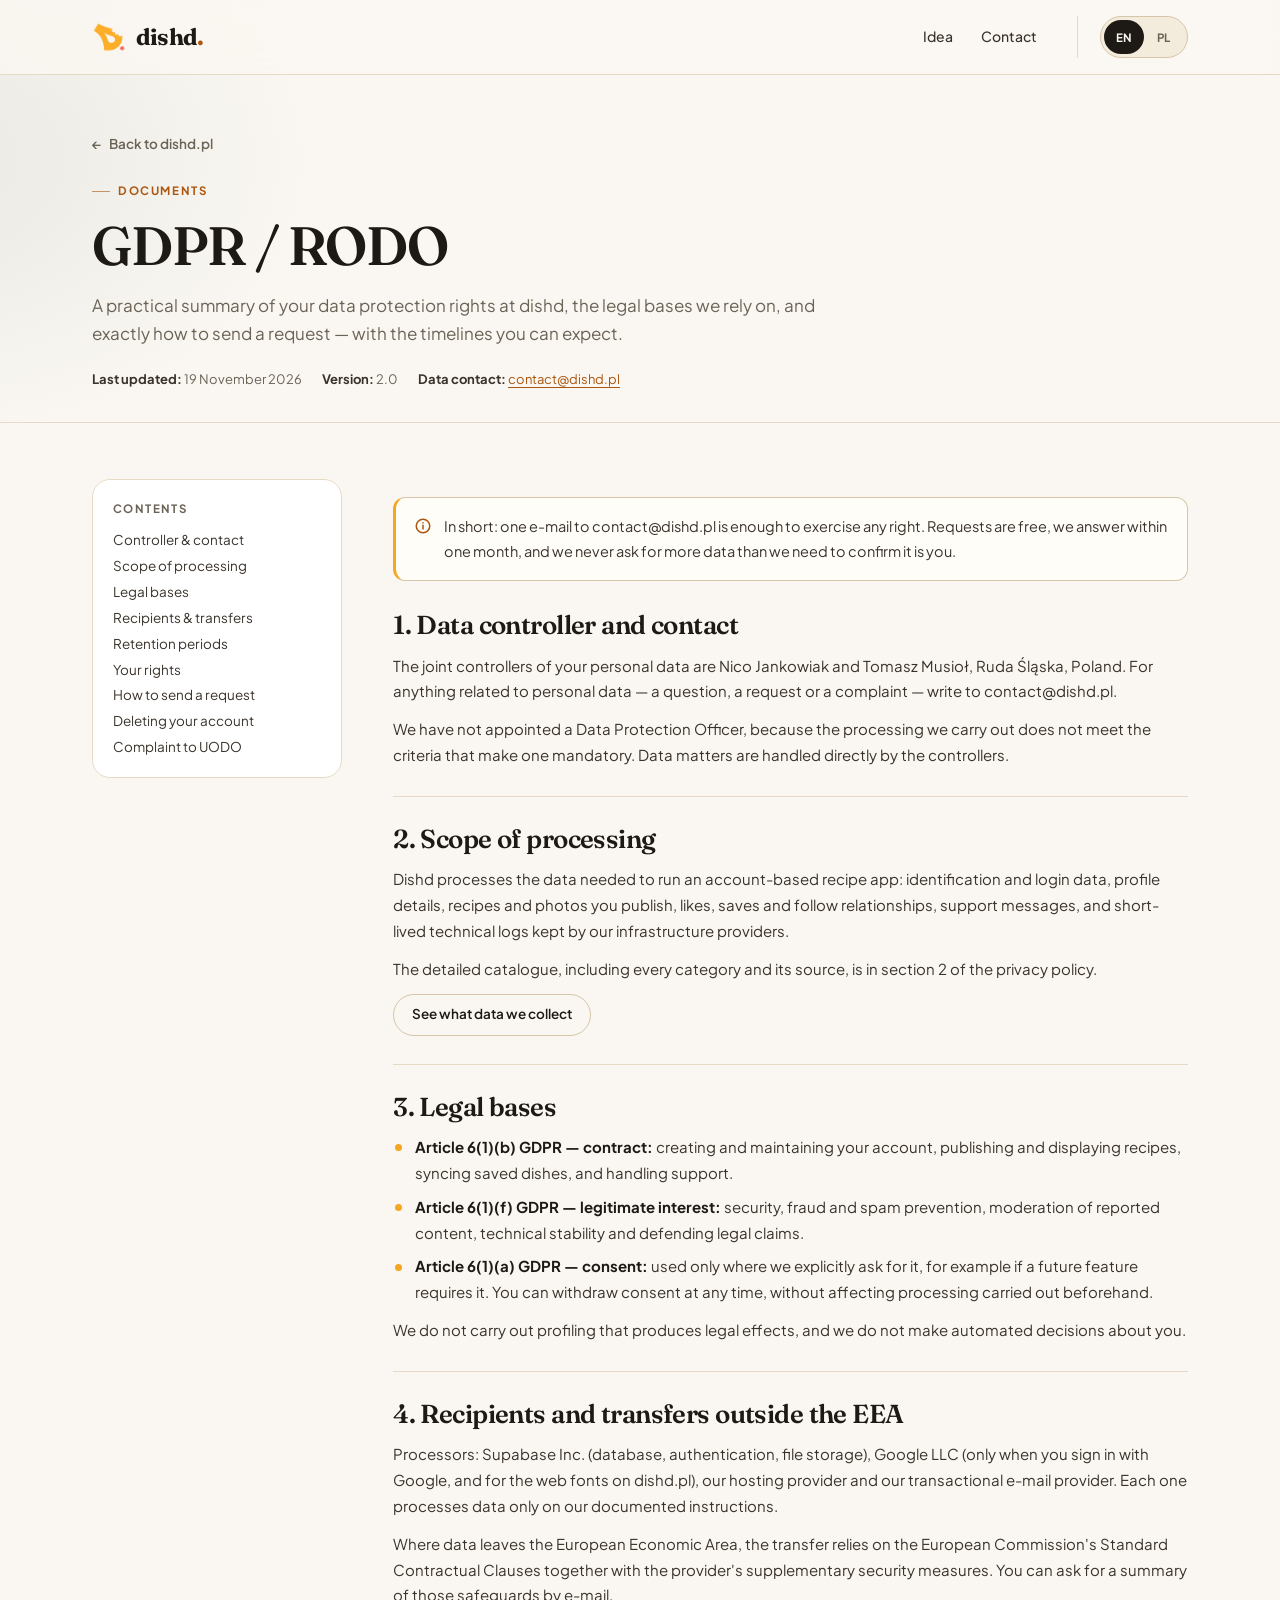
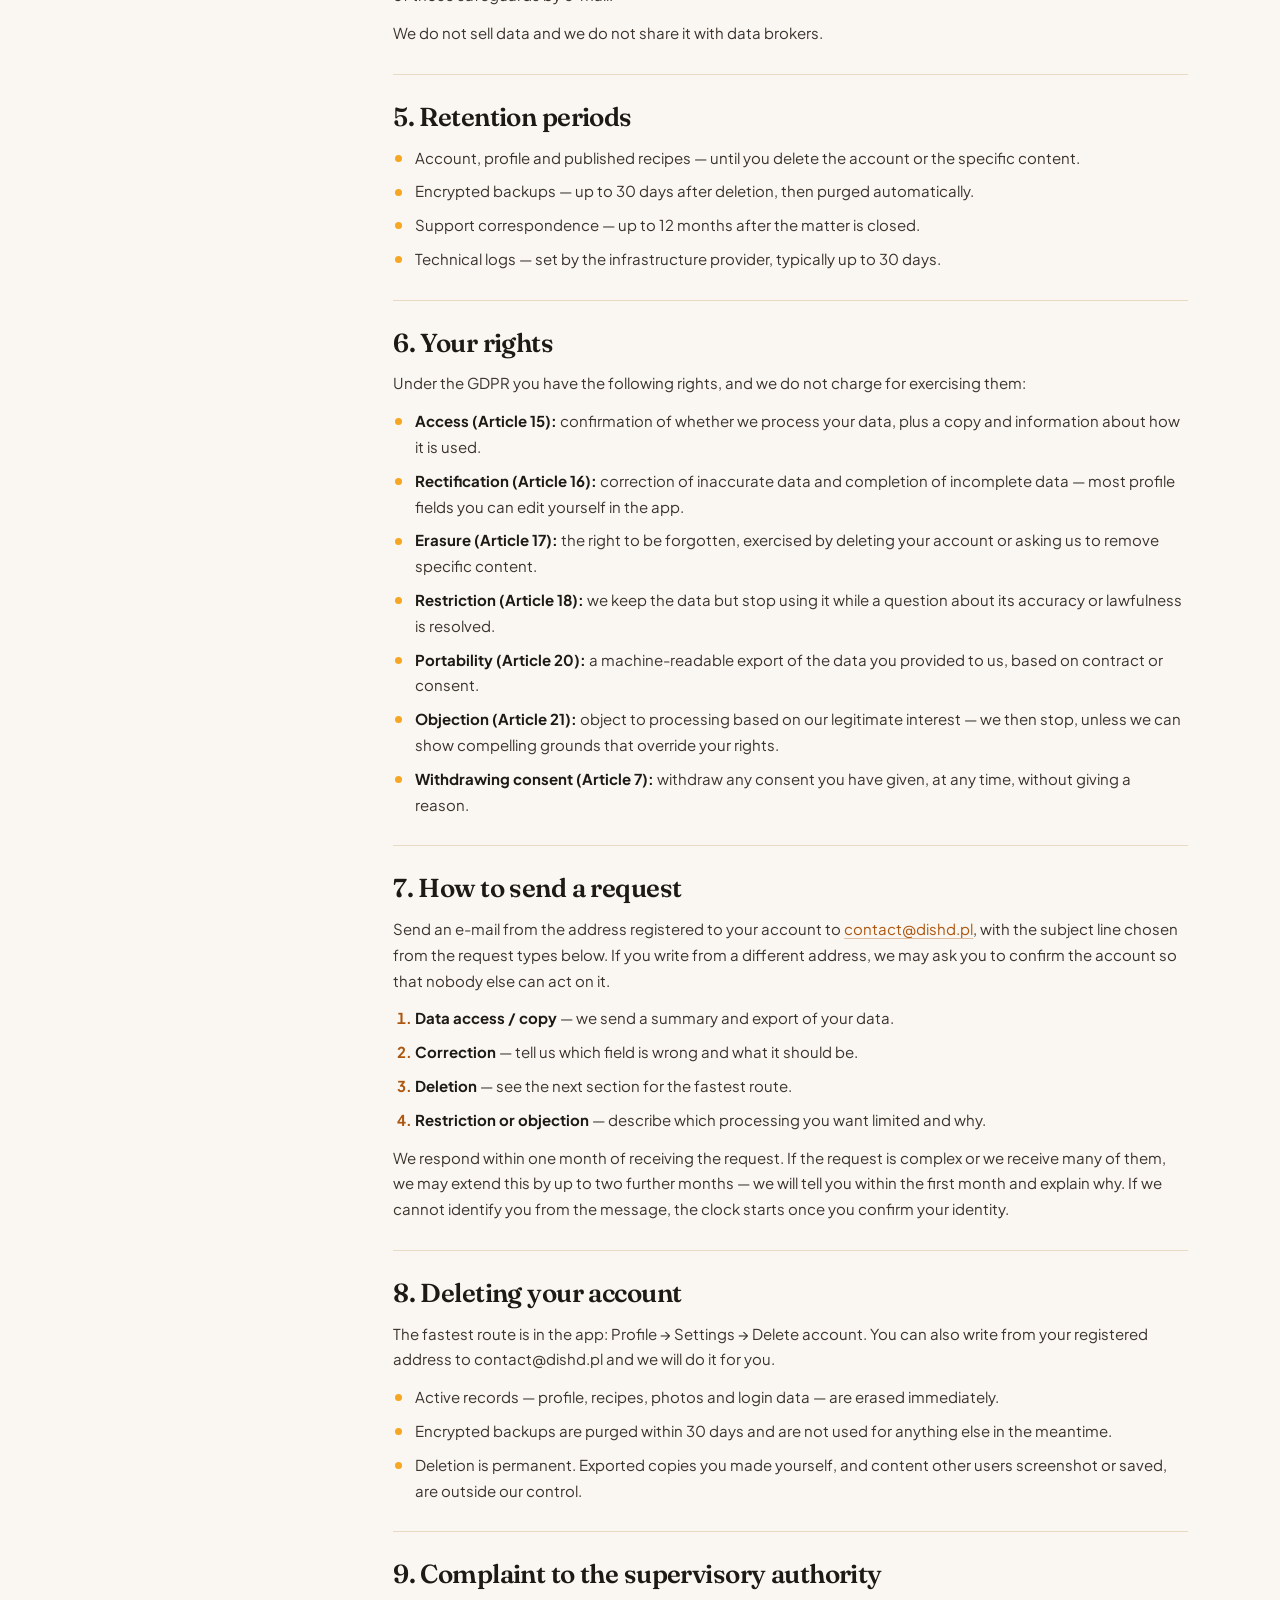
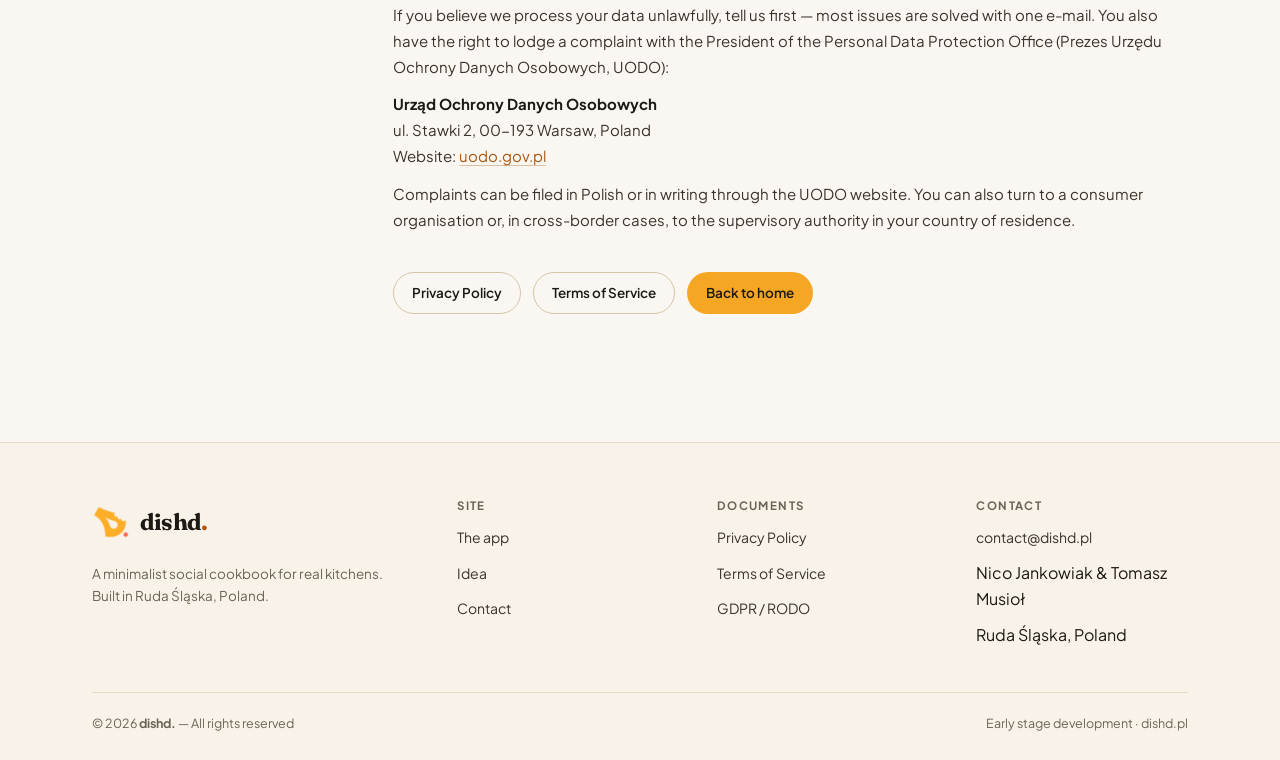
==== commit fbd393e5: "Add files via upload" ====
--- a/gdpr.html
+++ b/gdpr.html
@@ -39,10 +39,7 @@
       </a>
 
       <nav class="nav" id="site-nav" aria-label="Primary" data-aria-en="Primary navigation" data-aria-pl="Nawigacja główna">
-        <a class="nav__link" href="index.html#about" data-en="The app" data-pl="Aplikacja">The app</a>
-        <a class="nav__link" href="index.html#features" data-en="Features" data-pl="Funkcje">Features</a>
-        <a class="nav__link" href="index.html#how" data-en="How it works" data-pl="Jak to działa">How it works</a>
-        <a class="nav__link" href="index.html#legal" aria-current="page" data-en="Legal" data-pl="Dokumenty">Legal</a>
+        <a class="nav__link" href="index.html#idea" data-en="Idea" data-pl="Idea">Idea</a>
         <a class="nav__link" href="index.html#contact" data-en="Contact" data-pl="Kontakt">Contact</a>
       </nav>
 
@@ -167,9 +164,9 @@
              data-pl="Jeśli dane opuszczają Europejski Obszar Gospodarczy, podstawą przekazania są standardowe klauzule umowne Komisji Europejskiej wraz z dodatkowymi środkami bezpieczeństwa stosowanymi przez dostawcę. Podsumowanie tych zabezpieczeń udostępnimy na e-mail.">
             Where data leaves the European Economic Area, the transfer relies on the European Commission's Standard Contractual Clauses together with the provider's supplementary security measures. You can ask for a summary of those safeguards by e-mail.
           </p>
-          <p data-en="We do not sell data and we do not share it with advertisers or data brokers."
-             data-pl="Nie sprzedajemy danych i nie udostępniamy ich reklamodawcom ani brokerom danych.">
-            We do not sell data and we do not share it with advertisers or data brokers.
+          <p data-en="We do not sell data and we do not share it with data brokers."
+             data-pl="Nie sprzedajemy danych i nie udostępniamy ich brokerom danych.">
+            We do not sell data and we do not share it with data brokers.
           </p>
         </section>
 
@@ -328,8 +325,7 @@
           <h4 data-en="Site" data-pl="Serwis">Site</h4>
           <ul>
             <li><a href="index.html#about" data-en="The app" data-pl="Aplikacja">The app</a></li>
-            <li><a href="index.html#features" data-en="Features" data-pl="Funkcje">Features</a></li>
-            <li><a href="index.html#how" data-en="How it works" data-pl="Jak to działa">How it works</a></li>
+            <li><a href="index.html#idea" data-en="Idea" data-pl="Idea">Idea</a></li>
             <li><a href="index.html#contact" data-en="Contact" data-pl="Kontakt">Contact</a></li>
           </ul>
         </div>
--- a/assets/styles.css
+++ b/assets/styles.css
@@ -526,22 +526,6 @@
   filter: blur(6px);
 }
 
-.showcase__logo {
-  position: absolute;
-  top: -6%;
-  left: -6%;
-  width: clamp(58px, 8vw, 82px);
-  height: auto;
-  z-index: 2;
-  filter: drop-shadow(0 10px 18px rgba(29, 26, 21, 0.16));
-  animation: float 7s var(--ease) infinite;
-}
-
-@keyframes float {
-  0%, 100% { transform: translateY(0) rotate(-4deg); }
-  50% { transform: translateY(-10px) rotate(4deg); }
-}
-
 .phone {
   width: min(100%, 360px);
   padding: 14px;
@@ -761,96 +745,6 @@
   color: var(--accent-deep);
 }
 
-/* ---------- Feature cards ---------- */
-
-.cards {
-  display: grid;
-  grid-template-columns: repeat(auto-fit, minmax(min(100%, 268px), 1fr));
-  gap: clamp(14px, 2vw, 22px);
-}
-
-.card {
-  position: relative;
-  display: flex;
-  flex-direction: column;
-  padding: clamp(22px, 2.6vw, 30px);
-  border: 1px solid var(--line);
-  border-radius: var(--radius-lg);
-  background: var(--card);
-  transition: transform 0.24s var(--ease), box-shadow 0.24s var(--ease),
-    border-color 0.24s var(--ease);
-}
-
-.card:hover {
-  transform: translateY(-3px);
-  border-color: var(--line-strong);
-  box-shadow: var(--shadow);
-}
-
-.card__num {
-  display: inline-grid;
-  place-items: center;
-  width: 34px;
-  height: 34px;
-  margin-bottom: 18px;
-  border-radius: 10px;
-  background: var(--accent-wash);
-  color: var(--accent-deep);
-  font-size: 12.5px;
-  font-weight: 700;
-  letter-spacing: 0.02em;
-}
-
-.card h3 {
-  font-size: clamp(19px, 2vw, 22px);
-  margin-bottom: 8px;
-}
-
-.card p {
-  font-size: 14.5px;
-  color: var(--muted);
-}
-
-/* ---------- Steps ---------- */
-
-.steps {
-  display: grid;
-  grid-template-columns: repeat(auto-fit, minmax(min(100%, 250px), 1fr));
-  gap: clamp(16px, 2.4vw, 26px);
-  counter-reset: step;
-}
-
-.step {
-  position: relative;
-  padding-top: 22px;
-  border-top: 1px solid var(--line-strong);
-}
-
-.step::before {
-  counter-increment: step;
-  content: "0" counter(step);
-  position: absolute;
-  top: -11px;
-  left: 0;
-  padding-right: 10px;
-  background: var(--bg);
-  color: var(--accent-deep);
-  font-family: "Fraunces", Georgia, serif;
-  font-size: 13px;
-  font-weight: 700;
-  letter-spacing: 0.06em;
-}
-
-.step h3 {
-  font-size: clamp(18px, 1.9vw, 21px);
-  margin-bottom: 8px;
-}
-
-.step p {
-  font-size: 14.5px;
-  color: var(--muted);
-}
-
 /* ---------- Brand band ---------- */
 
 .band {
@@ -886,78 +780,6 @@
   width: clamp(120px, 17vw, 200px);
   height: auto;
   filter: drop-shadow(0 22px 34px rgba(29, 26, 21, 0.18));
-}
-
-/* ---------- Legal hub cards ---------- */
-
-.legal-cards {
-  display: grid;
-  grid-template-columns: repeat(auto-fit, minmax(min(100%, 292px), 1fr));
-  gap: clamp(14px, 2vw, 22px);
-}
-
-.legal-card {
-  display: flex;
-  flex-direction: column;
-  gap: 10px;
-  padding: clamp(22px, 2.6vw, 28px);
-  border: 1px solid var(--line);
-  border-radius: var(--radius-lg);
-  background: var(--card);
-  color: var(--ink);
-  text-decoration: none;
-  transition: transform 0.24s var(--ease), box-shadow 0.24s var(--ease),
-    border-color 0.24s var(--ease);
-}
-
-.legal-card:hover {
-  color: var(--ink);
-  transform: translateY(-3px);
-  border-color: var(--line-strong);
-  box-shadow: var(--shadow);
-}
-
-.legal-card__top {
-  display: flex;
-  align-items: center;
-  justify-content: space-between;
-  gap: 12px;
-}
-
-.legal-card__icon {
-  display: grid;
-  place-items: center;
-  width: 40px;
-  height: 40px;
-  border-radius: 12px;
-  background: var(--green-wash);
-  color: var(--green);
-}
-
-.legal-card h3 {
-  font-size: 20px;
-}
-
-.legal-card p {
-  font-size: 14px;
-  color: var(--muted);
-}
-
-.legal-card__link {
-  margin-top: auto;
-  padding-top: 14px;
-  color: var(--accent-deep);
-  font-size: 13.5px;
-  font-weight: 600;
-}
-
-.legal-card__link span {
-  display: inline-block;
-  transition: transform 0.2s var(--ease);
-}
-
-.legal-card:hover .legal-card__link span {
-  transform: translateX(4px);
 }
 
 /* ---------- Contact CTA ---------- */
@@ -1272,6 +1094,12 @@
   text-decoration-color: currentColor;
 }
 
+/* buttons placed inside a document keep button styling, not link styling */
+.doc a.btn {
+  color: var(--btn-fg);
+  text-decoration: none;
+}
+
 .callout {
   display: flex;
   gap: 12px;
@@ -1301,17 +1129,10 @@
   margin-top: clamp(26px, 3.5vw, 40px);
 }
 
-/* ---------- Reveal on scroll ---------- */
-
-.reveal {
-  opacity: 0;
-  transform: translateY(14px);
-  transition: opacity 0.6s var(--ease), transform 0.6s var(--ease);
-}
-
-.reveal.is-visible {
-  opacity: 1;
-  transform: none;
+/* lighter, warmer primary action on document pages */
+.doc__footer .btn:not(.btn--ghost) {
+  --btn-bg: var(--accent);
+  --btn-fg: var(--ink);
 }
 
 /* ---------- Responsive ---------- */
@@ -1413,12 +1234,6 @@
     order: 2;
   }
 
-  /* the floating brand mark is decorative only — it would sit on top of
-     the hero meta line in the stacked layout, so it is dropped here */
-  .showcase__logo {
-    display: none;
-  }
-
   .band__inner {
     grid-template-columns: 1fr;
     justify-items: start;
@@ -1523,10 +1338,6 @@
     transition-duration: 0.001ms !important;
   }
 
-  .reveal {
-    opacity: 1;
-    transform: none;
-  }
 }
 
 @media print {
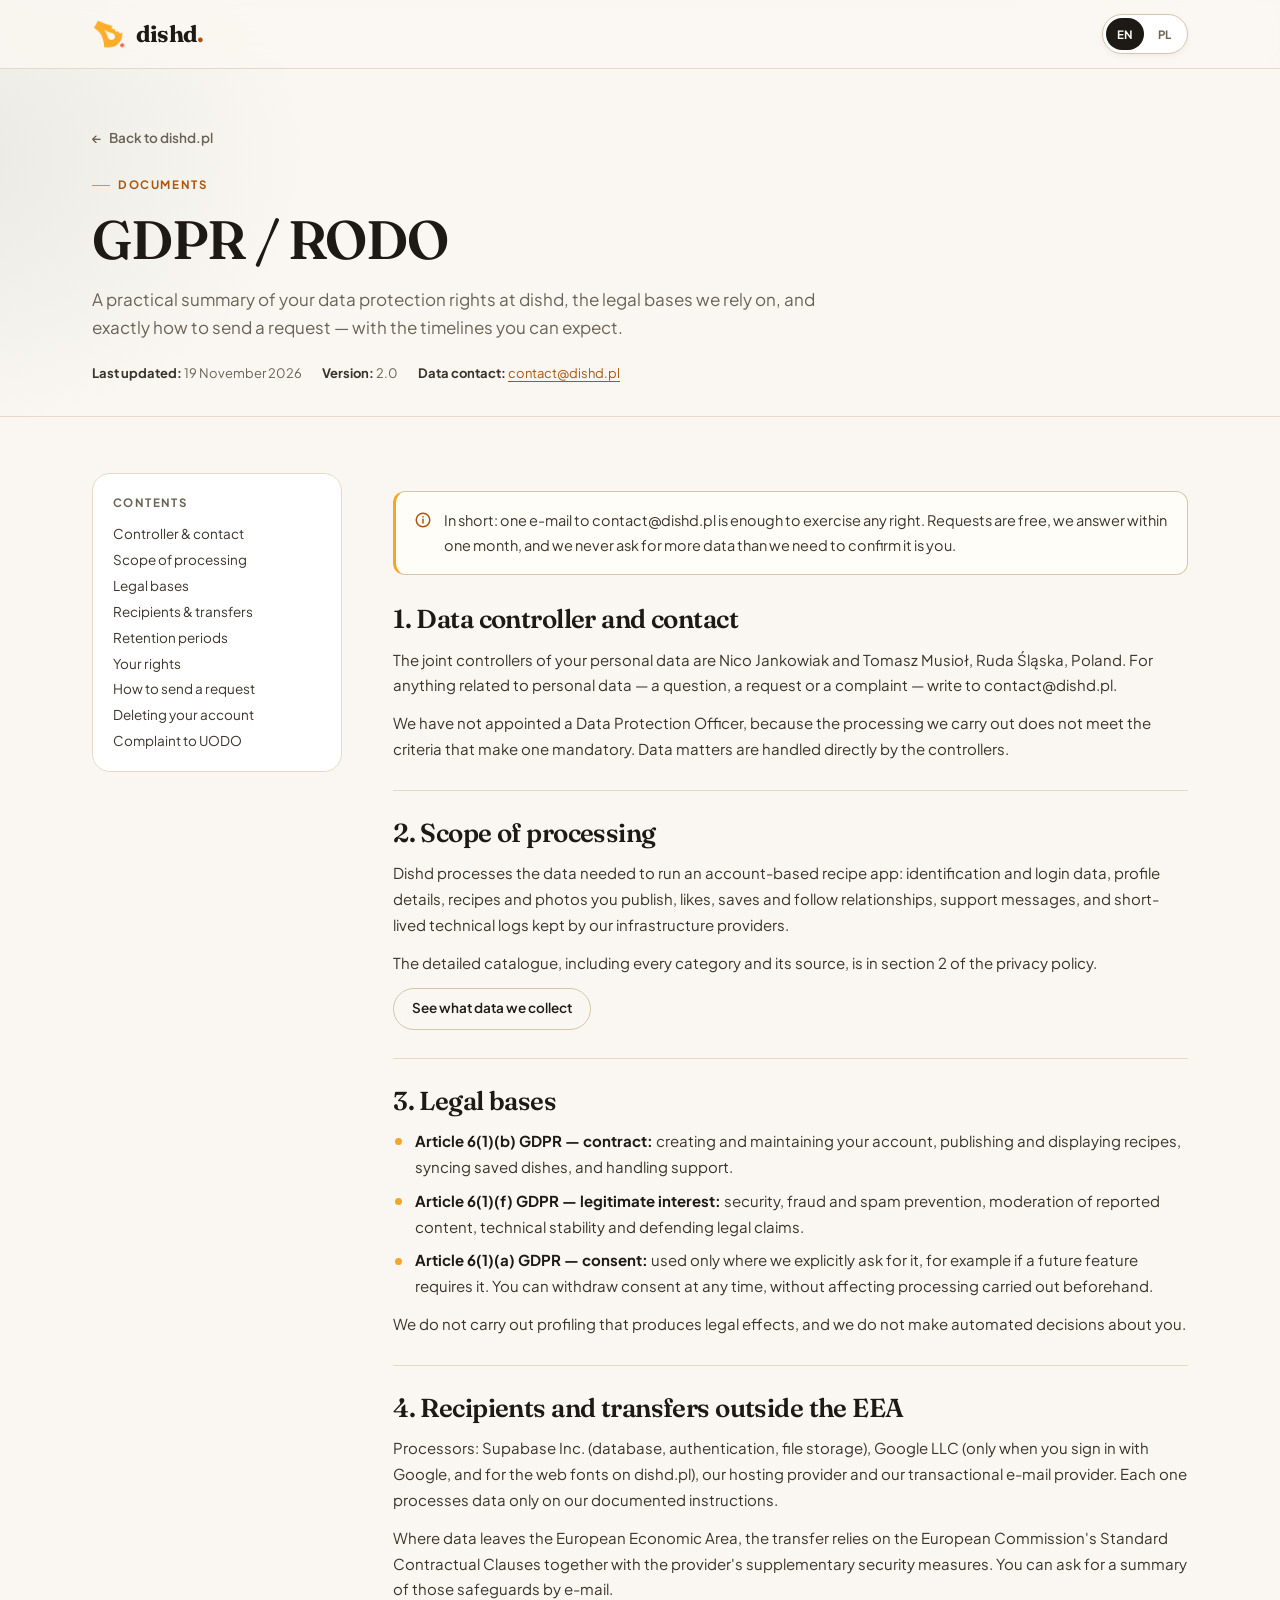
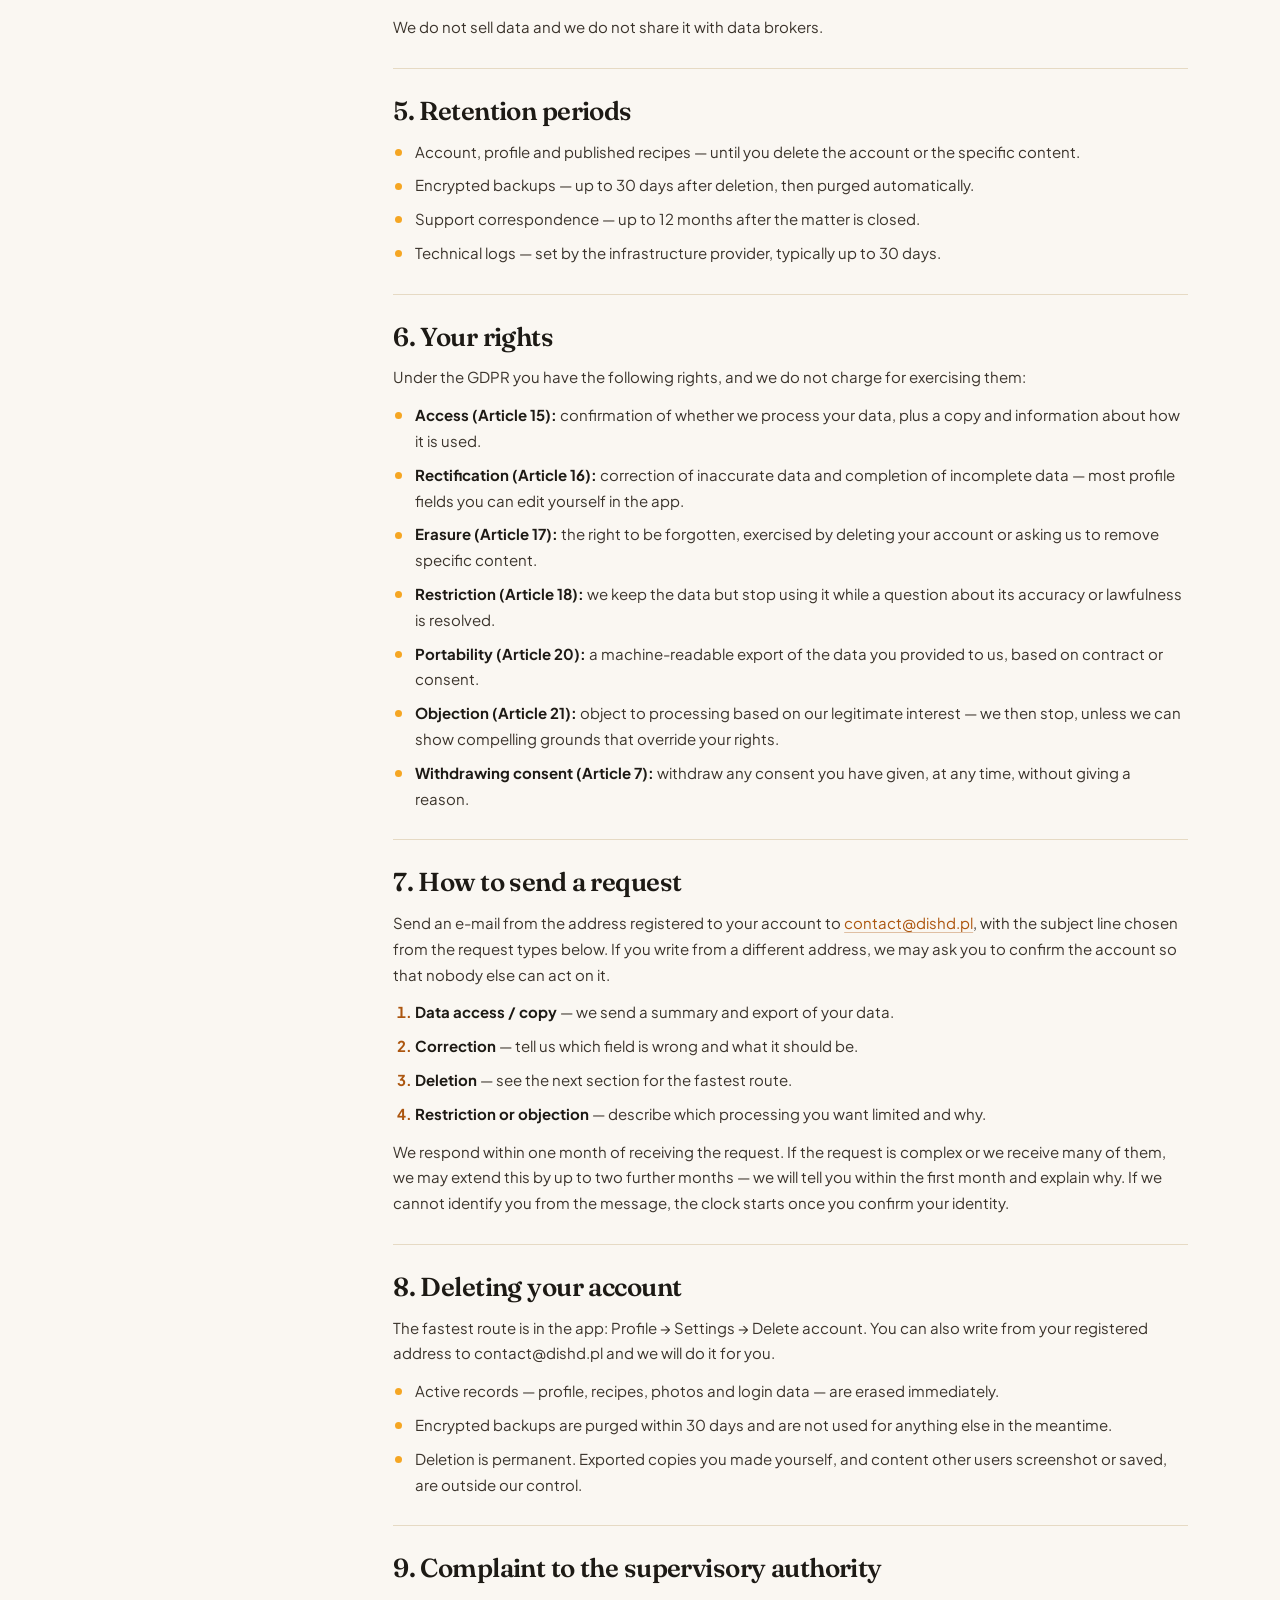
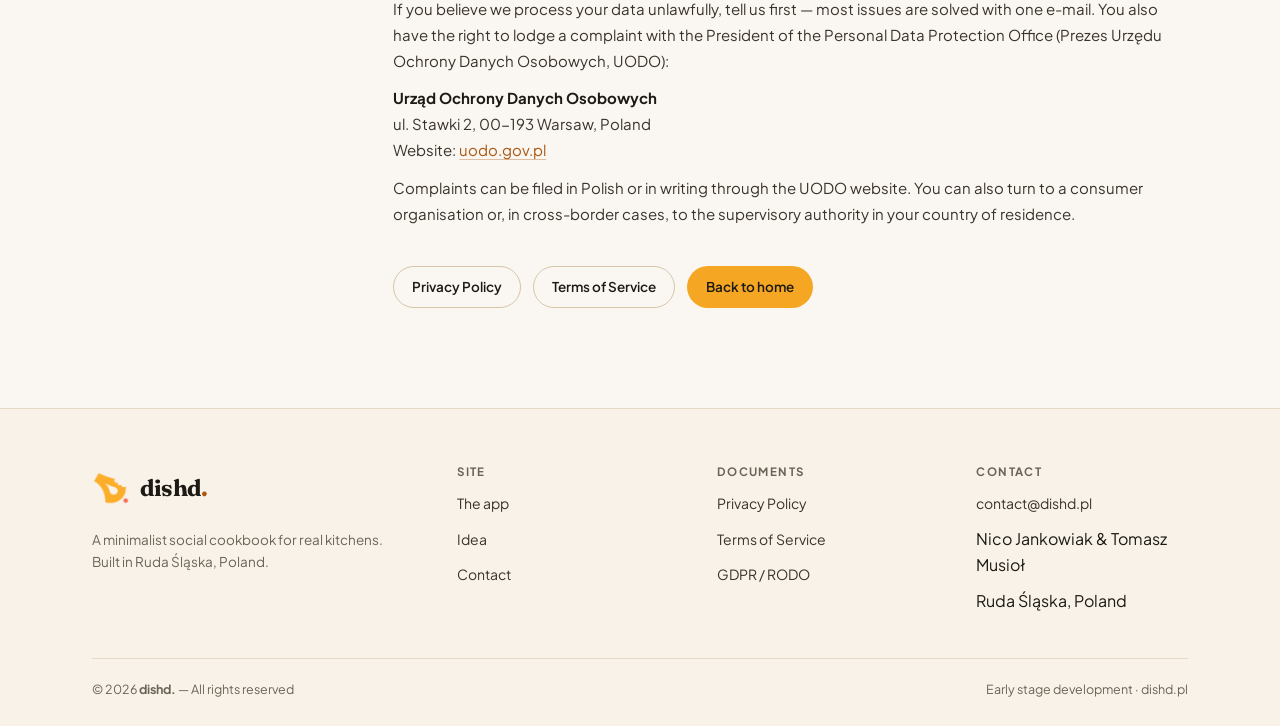
==== commit dfc0d9f7: "Add files via upload" ====
--- a/gdpr.html
+++ b/gdpr.html
@@ -38,20 +38,11 @@
         <span class="brand__name">dishd<span class="brand__dot">.</span></span>
       </a>
 
-      <nav class="nav" id="site-nav" aria-label="Primary" data-aria-en="Primary navigation" data-aria-pl="Nawigacja główna">
-        <a class="nav__link" href="index.html#idea" data-en="Idea" data-pl="Idea">Idea</a>
-        <a class="nav__link" href="index.html#contact" data-en="Contact" data-pl="Kontakt">Contact</a>
-      </nav>
-
       <div class="header-actions">
         <div class="lang-switch" role="group" aria-label="Language / Język">
           <button type="button" class="lang-btn" data-lang="en" aria-pressed="true">EN</button>
           <button type="button" class="lang-btn" data-lang="pl" aria-pressed="false">PL</button>
         </div>
-        <button type="button" class="nav-toggle" aria-expanded="false" aria-controls="site-nav"
-                aria-label="Open menu" data-aria-en="Open menu" data-aria-pl="Otwórz menu">
-          <span class="nav-toggle__bars" aria-hidden="true"><span></span><span></span><span></span></span>
-        </button>
       </div>
     </div>
   </header>
@@ -326,7 +317,7 @@
           <ul>
             <li><a href="index.html#about" data-en="The app" data-pl="Aplikacja">The app</a></li>
             <li><a href="index.html#idea" data-en="Idea" data-pl="Idea">Idea</a></li>
-            <li><a href="index.html#contact" data-en="Contact" data-pl="Kontakt">Contact</a></li>
+            <li><a href="mailto:contact@dishd.pl" data-en="Contact" data-pl="Kontakt">Contact</a></li>
           </ul>
         </div>
 
--- a/assets/styles.css
+++ b/assets/styles.css
@@ -25,7 +25,7 @@
   --shadow-lg: 0 34px 70px -30px rgba(29, 26, 21, 0.34);
   --wrap: 1160px;
   --gutter: clamp(18px, 4vw, 32px);
-  --header-h: 74px;
+  --header-h: 68px;
   --ease: cubic-bezier(0.22, 0.61, 0.36, 1);
 }
 
@@ -152,7 +152,6 @@
 
 .section-head {
   max-width: 660px;
-  margin-bottom: clamp(28px, 4vw, 46px);
 }
 
 .section-head h2 {
@@ -167,11 +166,11 @@
 }
 
 .section {
-  padding-block: clamp(52px, 7vw, 96px);
+  padding-block: clamp(32px, 4vw, 54px);
 }
 
 .section--tight {
-  padding-block: clamp(38px, 5vw, 64px);
+  padding-block: clamp(24px, 3vw, 40px);
 }
 
 .divider {
@@ -250,7 +249,8 @@
 .header-inner {
   display: flex;
   align-items: center;
-  gap: 14px;
+  justify-content: space-between;
+  gap: 16px;
   min-height: var(--header-h);
 }
 
@@ -291,68 +291,27 @@
   color: var(--accent-deep);
 }
 
-.nav {
-  display: flex;
-  align-items: center;
-  gap: clamp(16px, 2.2vw, 30px);
-  margin-left: auto;
-}
-
-.nav__link {
-  position: relative;
-  color: var(--ink-soft);
-  font-size: 14px;
-  font-weight: 500;
-  text-decoration: none;
-  padding-block: 6px;
-  transition: color 0.16s var(--ease);
-  white-space: nowrap;
-}
-
-.nav__link::after {
-  content: "";
-  position: absolute;
-  left: 0;
-  right: 0;
-  bottom: 0;
-  height: 1.5px;
-  background: var(--accent);
-  transform: scaleX(0);
-  transform-origin: left;
-  transition: transform 0.22s var(--ease);
-}
-
-.nav__link:hover {
-  color: var(--ink);
-}
-
-.nav__link:hover::after,
-.nav__link[aria-current="page"]::after {
-  transform: scaleX(1);
-}
-
 .header-actions {
   display: flex;
   align-items: center;
-  gap: 12px;
-  /* keeps the language switch clear of the wordmark */
-  margin-left: clamp(12px, 2vw, 26px);
-  padding-left: clamp(12px, 2vw, 22px);
-  border-left: 1px solid var(--line);
+  gap: 10px;
+  flex: 0 0 auto;
 }
 
 .lang-switch {
   display: inline-flex;
   flex: 0 0 auto;
+  gap: 2px;
   padding: 3px;
   border: 1px solid var(--line-strong);
   border-radius: 999px;
-  background: var(--surface);
+  background: #ffffff;
+  box-shadow: var(--shadow-sm);
 }
 
 .lang-btn {
-  min-width: 40px;
-  min-height: 34px;
+  min-width: 38px;
+  min-height: 32px;
   padding: 6px 10px;
   border: 0;
   border-radius: 999px;
@@ -373,52 +332,6 @@
 .lang-btn[aria-pressed="true"] {
   background: var(--ink);
   color: var(--bg);
-}
-
-.nav-toggle {
-  display: none;
-  place-items: center;
-  width: 42px;
-  height: 42px;
-  padding: 0;
-  border: 1px solid var(--line-strong);
-  border-radius: 12px;
-  background: #ffffff;
-  color: var(--ink);
-  cursor: pointer;
-}
-
-.nav-toggle__bars {
-  position: relative;
-  display: block;
-  width: 18px;
-  height: 12px;
-}
-
-.nav-toggle__bars span {
-  position: absolute;
-  left: 0;
-  width: 100%;
-  height: 2px;
-  border-radius: 2px;
-  background: currentColor;
-  transition: transform 0.24s var(--ease), opacity 0.16s linear;
-}
-
-.nav-toggle__bars span:nth-child(1) { top: 0; }
-.nav-toggle__bars span:nth-child(2) { top: 5px; }
-.nav-toggle__bars span:nth-child(3) { top: 10px; }
-
-.site-header.is-open .nav-toggle__bars span:nth-child(1) {
-  transform: translateY(5px) rotate(45deg);
-}
-
-.site-header.is-open .nav-toggle__bars span:nth-child(2) {
-  opacity: 0;
-}
-
-.site-header.is-open .nav-toggle__bars span:nth-child(3) {
-  transform: translateY(-5px) rotate(-45deg);
 }
 
 /* ---------- Hero ---------- */
@@ -782,41 +695,10 @@
   filter: drop-shadow(0 22px 34px rgba(29, 26, 21, 0.18));
 }
 
-/* ---------- Contact CTA ---------- */
-
-.cta {
-  display: flex;
-  flex-wrap: wrap;
-  align-items: center;
-  justify-content: space-between;
-  gap: clamp(18px, 3vw, 32px);
-  padding: clamp(28px, 4vw, 48px);
-  border: 1px solid var(--line);
-  border-radius: calc(var(--radius-lg) + 4px);
-  background: var(--surface);
-}
-
-.cta h2 {
-  font-size: clamp(24px, 3vw, 34px);
-}
-
-.cta p {
-  margin-top: 10px;
-  max-width: 52ch;
-  color: var(--muted);
-  font-size: clamp(14.5px, 1.5vw, 16px);
-}
-
-.cta__actions {
-  display: flex;
-  flex-wrap: wrap;
-  gap: 10px;
-}
-
 /* ---------- Footer ---------- */
 
 .site-footer {
-  margin-top: clamp(40px, 6vw, 72px);
+  margin-top: clamp(26px, 3.6vw, 44px);
   padding-block: clamp(38px, 5vw, 56px) 26px;
   border-top: 1px solid var(--line);
   background: rgba(243, 235, 219, 0.45);
@@ -1181,50 +1063,6 @@
 }
 
 @media (max-width: 920px) {
-  .nav-toggle {
-    display: grid;
-  }
-
-  .nav {
-    position: absolute;
-    top: 100%;
-    left: 0;
-    right: 0;
-    display: none;
-    flex-direction: column;
-    align-items: stretch;
-    gap: 0;
-    margin: 0;
-    padding: 6px 0 14px;
-    border-bottom: 1px solid var(--line);
-    background: var(--bg);
-    box-shadow: 0 24px 40px -28px rgba(29, 26, 21, 0.4);
-  }
-
-  .nav.is-open {
-    display: flex;
-  }
-
-  .nav__link {
-    padding: 14px var(--gutter);
-    border-bottom: 1px solid var(--line);
-    font-size: 15.5px;
-  }
-
-  .nav__link::after {
-    display: none;
-  }
-
-  .header-inner {
-    position: relative;
-  }
-
-  .header-actions {
-    margin-left: auto;
-    border-left: 0;
-    padding-left: 0;
-  }
-
   .hero__grid {
     grid-template-columns: 1fr;
     gap: clamp(32px, 6vw, 46px);
@@ -1256,7 +1094,7 @@
 
 @media (max-width: 620px) {
   :root {
-    --header-h: 66px;
+    --header-h: 58px;
   }
 
   .brand__mark {
@@ -1308,7 +1146,6 @@
     font-size: 12.5px;
   }
 
-  .cta,
   .band__inner {
     padding: 22px 20px;
   }
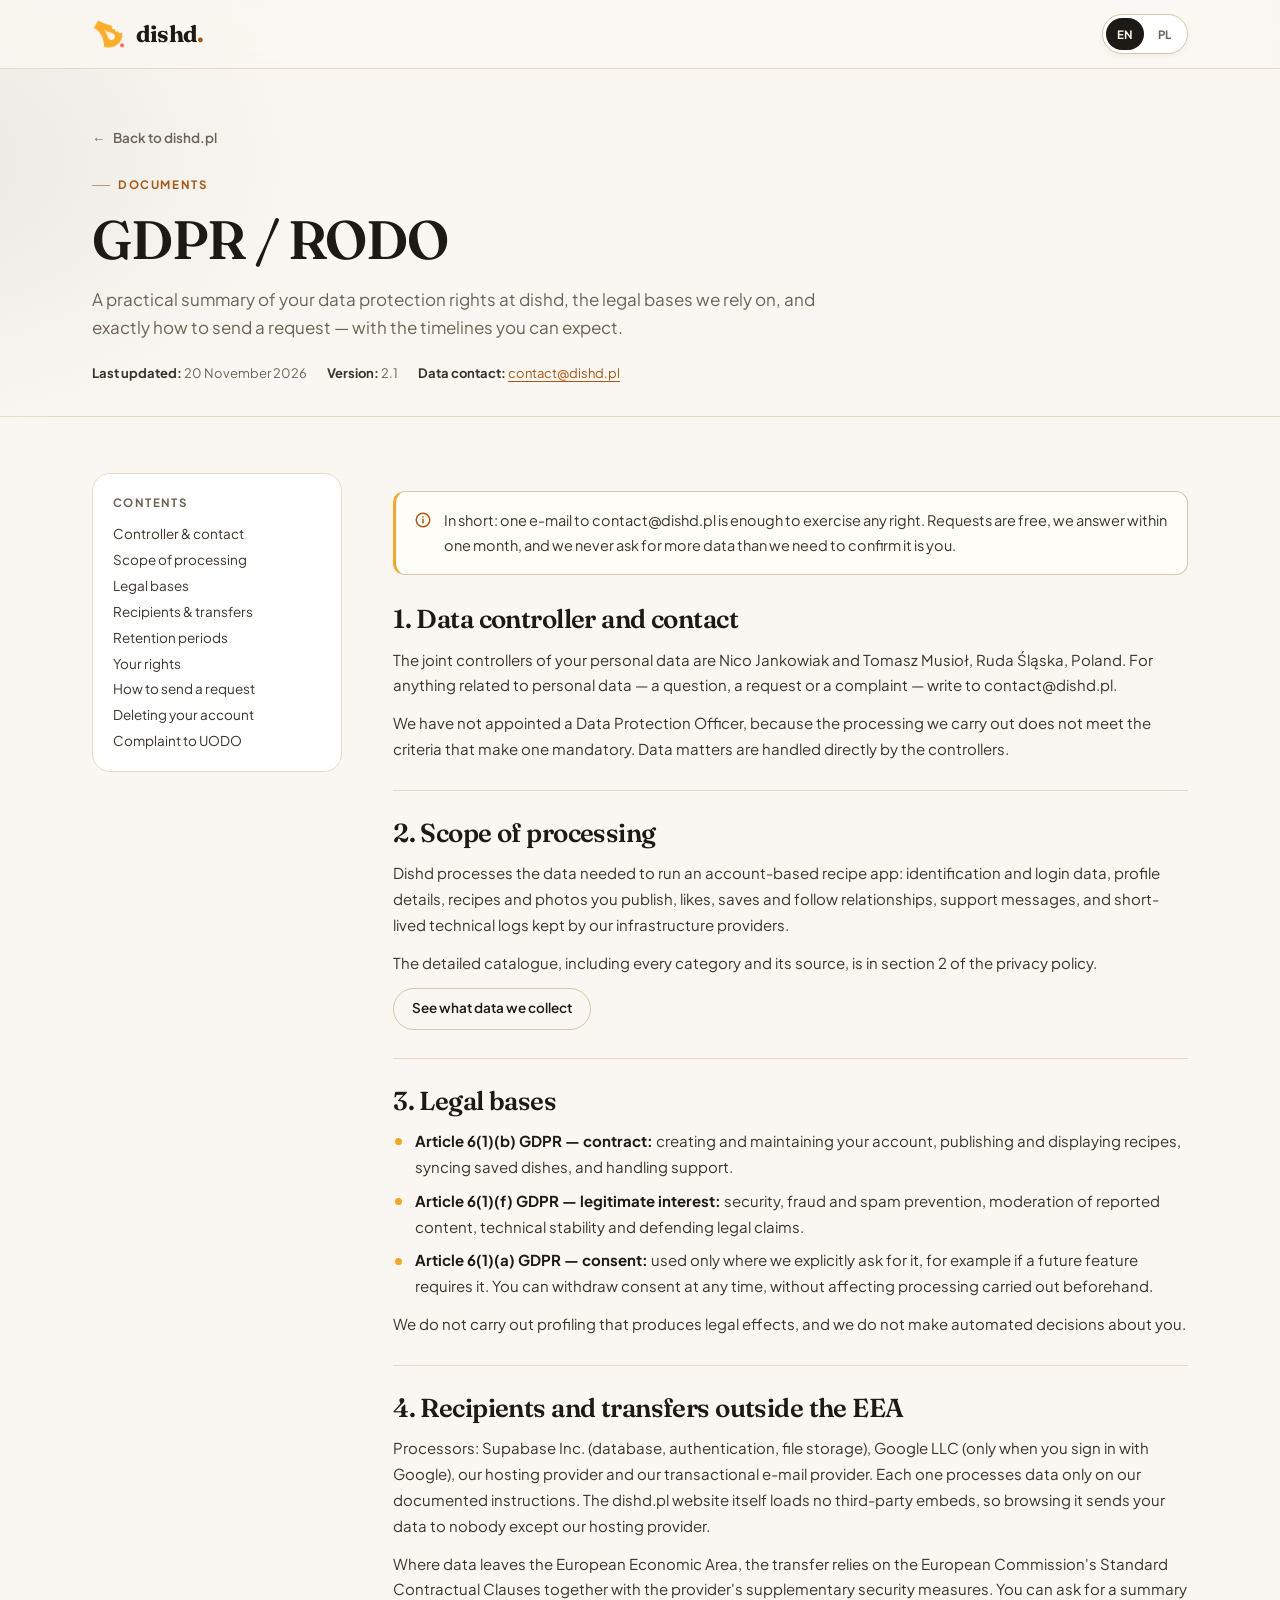
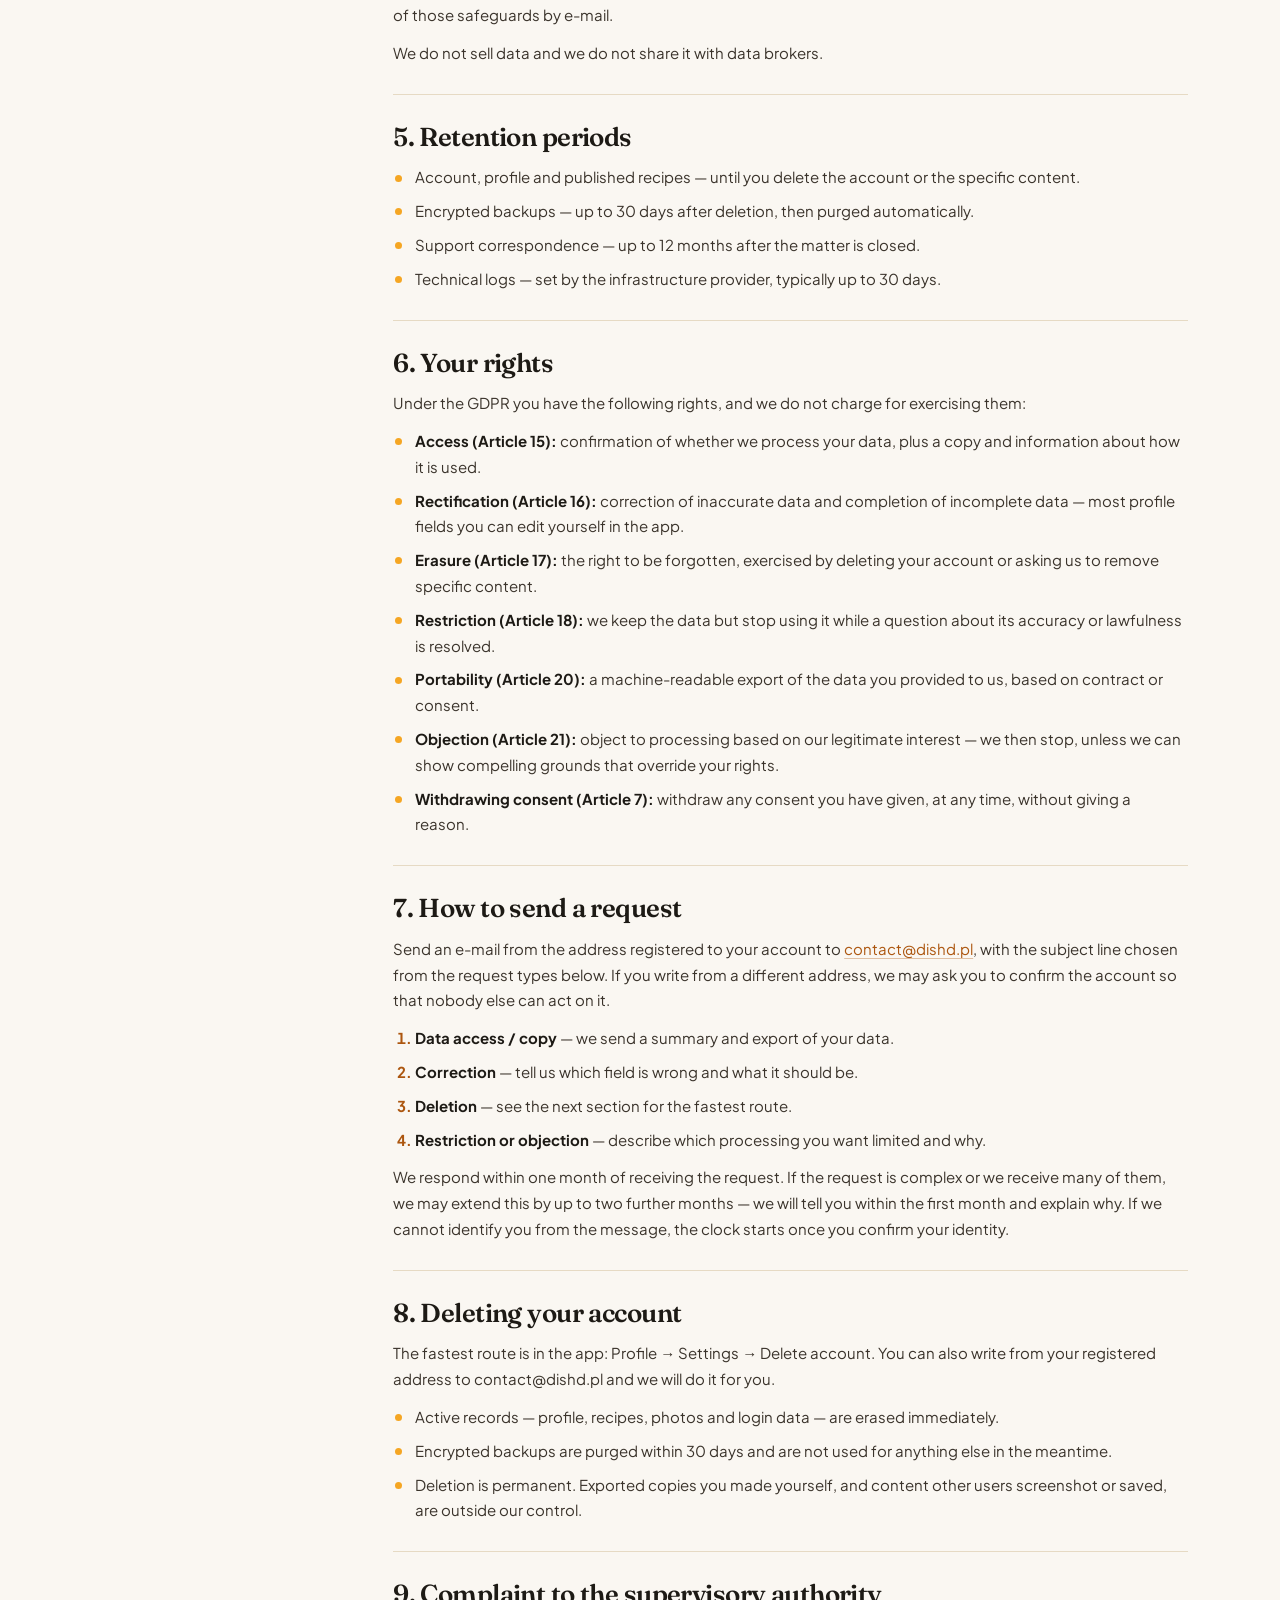
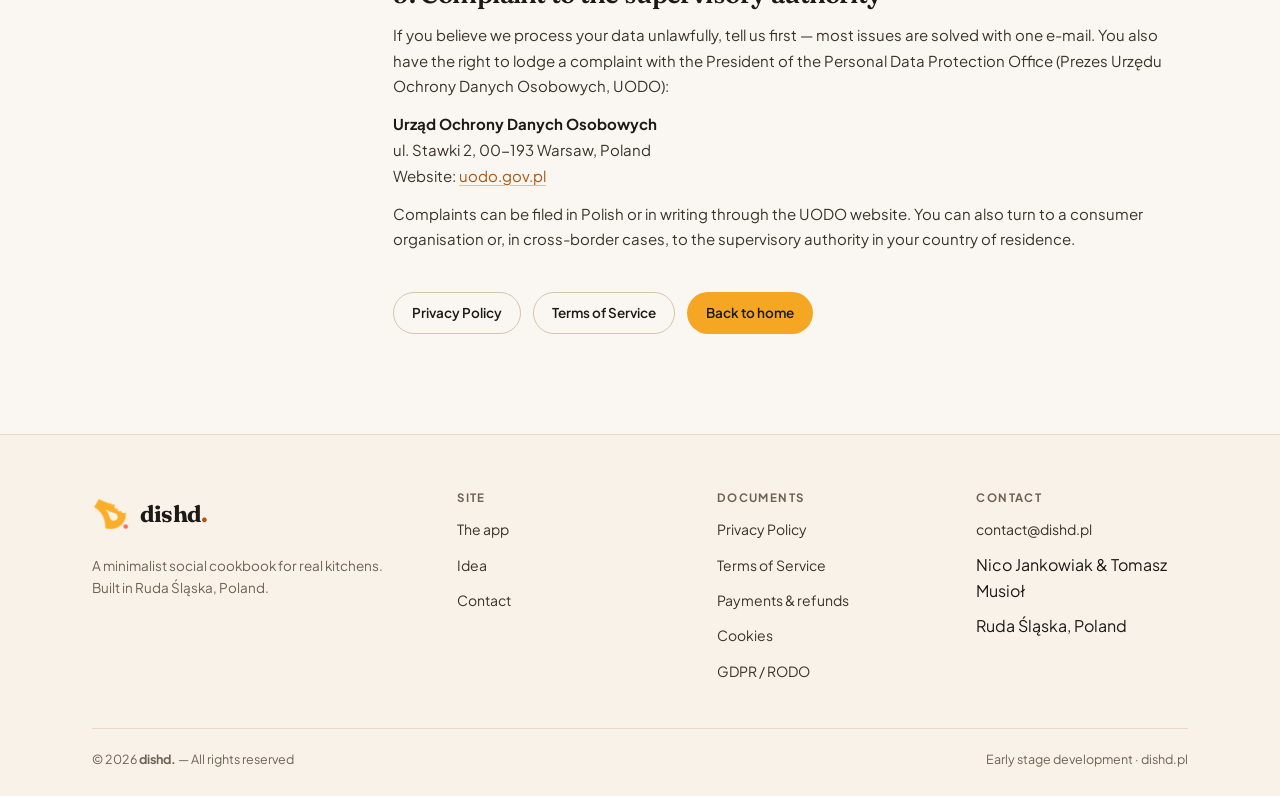
==== commit 4c5e664c: "legalne wymagania strony" ====
--- a/gdpr.html
+++ b/gdpr.html
@@ -1,352 +1,356 @@
-<!DOCTYPE html>
-<html lang="en">
-<head>
-  <meta charset="UTF-8" />
-  <meta name="viewport" content="width=device-width, initial-scale=1.0" />
-  <title>GDPR / RODO — dishd.</title>
-  <meta name="description" content="Your GDPR rights at dishd: access, correction, erasure, portability, objection, the one-month response time and how to complain to UODO." />
-  <meta name="theme-color" content="#FAF7F2" />
-  <meta name="robots" content="index, follow" />
-
-  <link rel="icon" href="media/favicon.ico" sizes="any" />
-  <link rel="icon" type="image/png" sizes="32x32" href="media/favicon-32.png" />
-  <link rel="icon" type="image/png" sizes="192x192" href="media/favicon-192.png" />
-  <link rel="apple-touch-icon" href="media/apple-touch-icon.png" />
-
-  <meta property="og:type" content="article" />
-  <meta property="og:url" content="https://dishd.pl/gdpr.html" />
-  <meta property="og:title" content="GDPR / RODO — dishd." />
-  <meta property="og:description" content="Your data protection rights at dishd and how to exercise them." />
-  <meta property="og:image" content="https://dishd.pl/media/og-cover.png" />
-
-  <link rel="preconnect" href="https://fonts.googleapis.com" />
-  <link rel="preconnect" href="https://fonts.gstatic.com" crossorigin />
-  <link href="https://fonts.googleapis.com/css2?family=Fraunces:ital,opsz,wght@0,9..144,500;0,9..144,600;0,9..144,700;1,9..144,500;1,9..144,600&family=Plus+Jakarta+Sans:wght@400;500;600;700&display=swap" rel="stylesheet" />
-  <link rel="stylesheet" href="assets/styles.css" />
-</head>
-
-<body data-title-en="GDPR / RODO — dishd." data-title-pl="RODO — dishd."
-      data-desc-en="Your GDPR rights at dishd: access, correction, erasure, portability, objection, the one-month response time and how to complain to UODO."
-      data-desc-pl="Twoje prawa wynikające z RODO w dishd: dostęp, sprostowanie, usunięcie, przenoszenie, sprzeciw, miesięczny termin odpowiedzi i skarga do UODO.">
-
-  <a class="skip-link" href="#main" data-en="Skip to content" data-pl="Przejdź do treści">Skip to content</a>
-
-  <header class="site-header">
-    <div class="wrap header-inner">
-      <a class="brand" href="index.html" aria-label="dishd.">
-        <img class="brand__mark" src="media/logo.png" alt="" width="34" height="34" />
-        <span class="brand__name">dishd<span class="brand__dot">.</span></span>
-      </a>
-
-      <div class="header-actions">
-        <div class="lang-switch" role="group" aria-label="Language / Język">
-          <button type="button" class="lang-btn" data-lang="en" aria-pressed="true">EN</button>
-          <button type="button" class="lang-btn" data-lang="pl" aria-pressed="false">PL</button>
-        </div>
-      </div>
-    </div>
-  </header>
-
-  <main id="main">
-    <section class="doc-hero">
-      <div class="wrap">
-        <a class="doc-hero__back" href="index.html">
-          <span aria-hidden="true">←</span>
-          <span data-en="Back to dishd.pl" data-pl="Powrót do dishd.pl">Back to dishd.pl</span>
-        </a>
-        <span class="eyebrow" data-en="Documents" data-pl="Dokumenty">Documents</span>
-        <h1 data-en="GDPR / RODO" data-pl="RODO">GDPR / RODO</h1>
-        <p data-en="A practical summary of your data protection rights at dishd, the legal bases we rely on, and exactly how to send a request — with the timelines you can expect."
-           data-pl="Praktyczne podsumowanie Twoich praw w zakresie ochrony danych w dishd, podstaw prawnych, na których się opieramy, oraz dokładny sposób wysłania żądania — wraz z terminami, których możesz oczekiwać.">
-          A practical summary of your data protection rights at dishd, the legal bases we rely on, and exactly how to send a request — with the timelines you can expect.
-        </p>
-
-        <div class="doc-meta">
-          <span><strong data-en="Last updated:" data-pl="Ostatnia aktualizacja:">Last updated:</strong> <span data-en="19 November 2026" data-pl="19 listopada 2026">19 November 2026</span></span>
-          <span><strong data-en="Version:" data-pl="Wersja:">Version:</strong> 2.0</span>
-          <span><strong data-en="Data contact:" data-pl="Kontakt w sprawie danych:">Data contact:</strong> <a href="mailto:contact@dishd.pl">contact@dishd.pl</a></span>
-        </div>
-      </div>
-    </section>
-
-    <div class="wrap doc-layout">
-      <nav class="toc" aria-label="Contents" data-aria-en="Contents" data-aria-pl="Spis treści">
-        <p class="toc__title" data-en="Contents" data-pl="Spis treści">Contents</p>
-        <ol>
-          <li><a href="#controller" data-en="Controller &amp; contact" data-pl="Administrator i kontakt">Controller &amp; contact</a></li>
-          <li><a href="#scope" data-en="Scope of processing" data-pl="Zakres przetwarzania">Scope of processing</a></li>
-          <li><a href="#bases" data-en="Legal bases" data-pl="Podstawy prawne">Legal bases</a></li>
-          <li><a href="#recipients" data-en="Recipients &amp; transfers" data-pl="Odbiorcy i transfery">Recipients &amp; transfers</a></li>
-          <li><a href="#retention" data-en="Retention periods" data-pl="Okresy przechowywania">Retention periods</a></li>
-          <li><a href="#rights" data-en="Your rights" data-pl="Twoje prawa">Your rights</a></li>
-          <li><a href="#request" data-en="How to send a request" data-pl="Jak złożyć żądanie">How to send a request</a></li>
-          <li><a href="#deletion" data-en="Deleting your account" data-pl="Usunięcie konta">Deleting your account</a></li>
-          <li><a href="#complaint" data-en="Complaint to UODO" data-pl="Skarga do UODO">Complaint to UODO</a></li>
-        </ol>
-      </nav>
-
-      <article class="doc">
-        <div class="callout">
-          <span class="callout__icon" aria-hidden="true">
-            <svg width="18" height="18" viewBox="0 0 24 24" fill="none" stroke="currentColor" stroke-width="2" stroke-linecap="round" stroke-linejoin="round"><circle cx="12" cy="12" r="9" /><path d="M12 11v5M12 7.6v.4" /></svg>
-          </span>
-          <p data-en="In short: one e-mail to contact@dishd.pl is enough to exercise any right. Requests are free, we answer within one month, and we never ask for more data than we need to confirm it is you."
-             data-pl="W skrócie: jeden e-mail na contact@dishd.pl wystarczy, aby zrealizować każde prawo. Żądania są bezpłatne, odpowiadamy w ciągu miesiąca i nigdy nie prosimy o więcej danych, niż potrzebne do potwierdzenia Twojej tożsamości.">
-            In short: one e-mail to contact@dishd.pl is enough to exercise any right. Requests are free, we answer within one month, and we never ask for more data than we need to confirm it is you.
-          </p>
-        </div>
-
-        <section id="controller">
-          <h2 data-en="1. Data controller and contact" data-pl="1. Administrator danych i kontakt">1. Data controller and contact</h2>
-          <p data-en="The joint controllers of your personal data are Nico Jankowiak and Tomasz Musioł, Ruda Śląska, Poland. For anything related to personal data — a question, a request or a complaint — write to contact@dishd.pl."
-             data-pl="Współadministratorami Twoich danych osobowych są Nico Jankowiak i Tomasz Musioł, Ruda Śląska, Polska. We wszystkich sprawach dotyczących danych osobowych — pytania, żądania lub skargi — napisz na contact@dishd.pl.">
-            The joint controllers of your personal data are Nico Jankowiak and Tomasz Musioł, Ruda Śląska, Poland. For anything related to personal data — a question, a request or a complaint — write to contact@dishd.pl.
-          </p>
-          <p data-en="We have not appointed a Data Protection Officer, because the processing we carry out does not meet the criteria that make one mandatory. Data matters are handled directly by the controllers."
-             data-pl="Nie wyznaczyliśmy Inspektora Ochrony Danych, ponieważ realizowane przez nas przetwarzanie nie spełnia przesłanek, które czynią to obowiązkowym. Sprawy dotyczące danych prowadzą bezpośrednio administratorzy.">
-            We have not appointed a Data Protection Officer, because the processing we carry out does not meet the criteria that make one mandatory. Data matters are handled directly by the controllers.
-          </p>
-        </section>
-
-        <section id="scope">
-          <h2 data-en="2. Scope of processing" data-pl="2. Zakres przetwarzania">2. Scope of processing</h2>
-          <p data-en="Dishd processes the data needed to run an account-based recipe app: identification and login data, profile details, recipes and photos you publish, likes, saves and follow relationships, support messages, and short-lived technical logs kept by our infrastructure providers."
-             data-pl="Dishd przetwarza dane niezbędne do działania aplikacji z kontem i przepisami: dane identyfikacyjne i logowania, dane profilu, publikowane przepisy i zdjęcia, polubienia, zapisane przepisy oraz relacje obserwowania, wiadomości do wsparcia i krótkotrwałe logi techniczne prowadzone przez dostawców infrastruktury.">
-            Dishd processes the data needed to run an account-based recipe app: identification and login data, profile details, recipes and photos you publish, likes, saves and follow relationships, support messages, and short-lived technical logs kept by our infrastructure providers.
-          </p>
-          <p data-en="The detailed catalogue, including every category and its source, is in section 2 of the privacy policy."
-             data-pl="Szczegółowy katalog, obejmujący każdą kategorię danych i jej źródło, znajduje się w punkcie 2 polityki prywatności.">
-            The detailed catalogue, including every category and its source, is in section 2 of the privacy policy.
-          </p>
-          <p>
-            <a class="btn btn--ghost btn--small" href="privacy.html#data" data-en="See what data we collect" data-pl="Zobacz, jakie dane zbieramy">See what data we collect</a>
-          </p>
-        </section>
-
-        <section id="bases">
-          <h2 data-en="3. Legal bases" data-pl="3. Podstawy prawne">3. Legal bases</h2>
-          <ul>
-            <li data-en="<strong>Article 6(1)(b) GDPR — contract:</strong> creating and maintaining your account, publishing and displaying recipes, syncing saved dishes, and handling support."
-                data-pl="<strong>Art. 6 ust. 1 lit. b RODO — umowa:</strong> założenie i utrzymanie konta, publikowanie i wyświetlanie przepisów, synchronizacja zapisanych dań oraz obsługa zgłoszeń.">
-              <strong>Article 6(1)(b) GDPR — contract:</strong> creating and maintaining your account, publishing and displaying recipes, syncing saved dishes, and handling support.
-            </li>
-            <li data-en="<strong>Article 6(1)(f) GDPR — legitimate interest:</strong> security, fraud and spam prevention, moderation of reported content, technical stability and defending legal claims."
-                data-pl="<strong>Art. 6 ust. 1 lit. f RODO — uzasadniony interes:</strong> bezpieczeństwo, zapobieganie oszustwom i spamowi, moderacja zgłoszonych treści, stabilność techniczna i obrona roszczeń.">
-              <strong>Article 6(1)(f) GDPR — legitimate interest:</strong> security, fraud and spam prevention, moderation of reported content, technical stability and defending legal claims.
-            </li>
-            <li data-en="<strong>Article 6(1)(a) GDPR — consent:</strong> used only where we explicitly ask for it, for example if a future feature requires it. You can withdraw consent at any time, without affecting processing carried out beforehand."
-                data-pl="<strong>Art. 6 ust. 1 lit. a RODO — zgoda:</strong> stosowana wyłącznie tam, gdzie wyraźnie o nią poprosimy, na przykład jeśli będzie tego wymagać nowa funkcja. Zgodę możesz wycofać w dowolnym momencie, bez wpływu na wcześniejsze przetwarzanie.">
-              <strong>Article 6(1)(a) GDPR — consent:</strong> used only where we explicitly ask for it, for example if a future feature requires it. You can withdraw consent at any time, without affecting processing carried out beforehand.
-            </li>
-          </ul>
-          <p data-en="We do not carry out profiling that produces legal effects, and we do not make automated decisions about you."
-             data-pl="Nie prowadzimy profilowania wywołującego skutki prawne i nie podejmujemy wobec Ciebie decyzji w sposób zautomatyzowany.">
-            We do not carry out profiling that produces legal effects, and we do not make automated decisions about you.
-          </p>
-        </section>
-
-        <section id="recipients">
-          <h2 data-en="4. Recipients and transfers outside the EEA" data-pl="4. Odbiorcy i przekazywanie danych poza EOG">4. Recipients and transfers outside the EEA</h2>
-          <p data-en="Processors: Supabase Inc. (database, authentication, file storage), Google LLC (only when you sign in with Google, and for the web fonts on dishd.pl), our hosting provider and our transactional e-mail provider. Each one processes data only on our documented instructions."
-             data-pl="Podmioty przetwarzające: Supabase Inc. (baza danych, uwierzytelnianie, przechowywanie plików), Google LLC (wyłącznie przy logowaniu kontem Google oraz w zakresie krojów pisma na dishd.pl), dostawca hostingu oraz dostawca poczty transakcyjnej. Każdy z nich przetwarza dane wyłącznie na nasze udokumentowane polecenie.">
-            Processors: Supabase Inc. (database, authentication, file storage), Google LLC (only when you sign in with Google, and for the web fonts on dishd.pl), our hosting provider and our transactional e-mail provider. Each one processes data only on our documented instructions.
-          </p>
-          <p data-en="Where data leaves the European Economic Area, the transfer relies on the European Commission's Standard Contractual Clauses together with the provider's supplementary security measures. You can ask for a summary of those safeguards by e-mail."
-             data-pl="Jeśli dane opuszczają Europejski Obszar Gospodarczy, podstawą przekazania są standardowe klauzule umowne Komisji Europejskiej wraz z dodatkowymi środkami bezpieczeństwa stosowanymi przez dostawcę. Podsumowanie tych zabezpieczeń udostępnimy na e-mail.">
-            Where data leaves the European Economic Area, the transfer relies on the European Commission's Standard Contractual Clauses together with the provider's supplementary security measures. You can ask for a summary of those safeguards by e-mail.
-          </p>
-          <p data-en="We do not sell data and we do not share it with data brokers."
-             data-pl="Nie sprzedajemy danych i nie udostępniamy ich brokerom danych.">
-            We do not sell data and we do not share it with data brokers.
-          </p>
-        </section>
-
-        <section id="retention">
-          <h2 data-en="5. Retention periods" data-pl="5. Okresy przechowywania">5. Retention periods</h2>
-          <ul>
-            <li data-en="Account, profile and published recipes — until you delete the account or the specific content."
-                data-pl="Konto, profil i opublikowane przepisy — do usunięcia konta lub konkretnej treści.">
-              Account, profile and published recipes — until you delete the account or the specific content.
-            </li>
-            <li data-en="Encrypted backups — up to 30 days after deletion, then purged automatically."
-                data-pl="Zaszyfrowane kopie zapasowe — do 30 dni po usunięciu, następnie usuwane automatycznie.">
-              Encrypted backups — up to 30 days after deletion, then purged automatically.
-            </li>
-            <li data-en="Support correspondence — up to 12 months after the matter is closed."
-                data-pl="Korespondencja ze wsparciem — do 12 miesięcy od zamknięcia sprawy.">
-              Support correspondence — up to 12 months after the matter is closed.
-            </li>
-            <li data-en="Technical logs — set by the infrastructure provider, typically up to 30 days."
-                data-pl="Logi techniczne — zgodnie z ustawieniami dostawcy infrastruktury, zwykle do 30 dni.">
-              Technical logs — set by the infrastructure provider, typically up to 30 days.
-            </li>
-          </ul>
-        </section>
-
-        <section id="rights">
-          <h2 data-en="6. Your rights" data-pl="6. Twoje prawa">6. Your rights</h2>
-          <p data-en="Under the GDPR you have the following rights, and we do not charge for exercising them:"
-             data-pl="Zgodnie z RODO przysługują Ci następujące prawa, a ich realizacja jest bezpłatna:">
-            Under the GDPR you have the following rights, and we do not charge for exercising them:
-          </p>
-          <ul>
-            <li data-en="<strong>Access (Article 15):</strong> confirmation of whether we process your data, plus a copy and information about how it is used."
-                data-pl="<strong>Dostęp (art. 15):</strong> potwierdzenie, czy przetwarzamy Twoje dane, ich kopia oraz informacje o sposobie wykorzystania.">
-              <strong>Access (Article 15):</strong> confirmation of whether we process your data, plus a copy and information about how it is used.
-            </li>
-            <li data-en="<strong>Rectification (Article 16):</strong> correction of inaccurate data and completion of incomplete data — most profile fields you can edit yourself in the app."
-                data-pl="<strong>Sprostowanie (art. 16):</strong> poprawienie nieprawidłowych i uzupełnienie niekompletnych danych — większość pól profilu możesz zmienić samodzielnie w aplikacji.">
-              <strong>Rectification (Article 16):</strong> correction of inaccurate data and completion of incomplete data — most profile fields you can edit yourself in the app.
-            </li>
-            <li data-en="<strong>Erasure (Article 17):</strong> the right to be forgotten, exercised by deleting your account or asking us to remove specific content."
-                data-pl="<strong>Usunięcie (art. 17):</strong> prawo do bycia zapomnianym, realizowane przez usunięcie konta lub prośbę o usunięcie wybranych treści.">
-              <strong>Erasure (Article 17):</strong> the right to be forgotten, exercised by deleting your account or asking us to remove specific content.
-            </li>
-            <li data-en="<strong>Restriction (Article 18):</strong> we keep the data but stop using it while a question about its accuracy or lawfulness is resolved."
-                data-pl="<strong>Ograniczenie (art. 18):</strong> przechowujemy dane, ale przestajemy ich używać do czasu wyjaśnienia kwestii ich prawidłowości lub zgodności z prawem.">
-              <strong>Restriction (Article 18):</strong> we keep the data but stop using it while a question about its accuracy or lawfulness is resolved.
-            </li>
-            <li data-en="<strong>Portability (Article 20):</strong> a machine-readable export of the data you provided to us, based on contract or consent."
-                data-pl="<strong>Przenoszenie (art. 20):</strong> eksport dostarczonych nam danych w formacie nadającym się do odczytu maszynowego, jeśli podstawą jest umowa lub zgoda.">
-              <strong>Portability (Article 20):</strong> a machine-readable export of the data you provided to us, based on contract or consent.
-            </li>
-            <li data-en="<strong>Objection (Article 21):</strong> object to processing based on our legitimate interest — we then stop, unless we can show compelling grounds that override your rights."
-                data-pl="<strong>Sprzeciw (art. 21):</strong> sprzeciw wobec przetwarzania opartego na naszym uzasadnionym interesie — wtedy przestajemy, chyba że wykażemy ważne podstawy przewyższające Twoje prawa.">
-              <strong>Objection (Article 21):</strong> object to processing based on our legitimate interest — we then stop, unless we can show compelling grounds that override your rights.
-            </li>
-            <li data-en="<strong>Withdrawing consent (Article 7):</strong> withdraw any consent you have given, at any time, without giving a reason."
-                data-pl="<strong>Wycofanie zgody (art. 7):</strong> wycofanie każdej udzielonej zgody w dowolnym momencie i bez podawania powodu.">
-              <strong>Withdrawing consent (Article 7):</strong> withdraw any consent you have given, at any time, without giving a reason.
-            </li>
-          </ul>
-        </section>
-
-        <section id="request">
-          <h2 data-en="7. How to send a request" data-pl="7. Jak złożyć żądanie">7. How to send a request</h2>
-          <p data-en="Send an e-mail from the address registered to your account to <a href='mailto:contact@dishd.pl'>contact@dishd.pl</a>, with the subject line chosen from the request types below. If you write from a different address, we may ask you to confirm the account so that nobody else can act on it."
-             data-pl="Wyślij e-mail z adresu przypisanego do konta na <a href='mailto:contact@dishd.pl'>contact@dishd.pl</a>, wpisując w temacie rodzaj żądania z listy poniżej. Jeśli napiszesz z innego adresu, możemy poprosić o potwierdzenie konta, aby nikt inny nie mógł działać w Twoim imieniu.">
-            Send an e-mail from the address registered to your account to <a href="mailto:contact@dishd.pl">contact@dishd.pl</a>, with the subject line chosen from the request types below. If you write from a different address, we may ask you to confirm the account so that nobody else can act on it.
-          </p>
-          <ol>
-            <li data-en="<strong>Data access / copy</strong> — we send a summary and export of your data."
-                data-pl="<strong>Dostęp do danych / kopia</strong> — wysyłamy podsumowanie i eksport Twoich danych.">
-              <strong>Data access / copy</strong> — we send a summary and export of your data.
-            </li>
-            <li data-en="<strong>Correction</strong> — tell us which field is wrong and what it should be."
-                data-pl="<strong>Sprostowanie</strong> — napisz, które pole jest nieprawidłowe i jaka powinna być poprawna wartość.">
-              <strong>Correction</strong> — tell us which field is wrong and what it should be.
-            </li>
-            <li data-en="<strong>Deletion</strong> — see the next section for the fastest route."
-                data-pl="<strong>Usunięcie</strong> — najszybszy sposób opisuje kolejna sekcja.">
-              <strong>Deletion</strong> — see the next section for the fastest route.
-            </li>
-            <li data-en="<strong>Restriction or objection</strong> — describe which processing you want limited and why."
-                data-pl="<strong>Ograniczenie lub sprzeciw</strong> — opisz, które przetwarzanie chcesz ograniczyć i dlaczego.">
-              <strong>Restriction or objection</strong> — describe which processing you want limited and why.
-            </li>
-          </ol>
-          <p data-en="We respond within one month of receiving the request. If the request is complex or we receive many of them, we may extend this by up to two further months — we will tell you within the first month and explain why. If we cannot identify you from the message, the clock starts once you confirm your identity."
-             data-pl="Odpowiadamy w ciągu miesiąca od otrzymania żądania. Jeśli żądanie jest złożone lub otrzymamy ich wiele, możemy przedłużyć ten termin o maksymalnie dwa kolejne miesiące — poinformujemy Cię o tym w pierwszym miesiącu i wyjaśnimy powód. Jeśli nie możemy Cię zidentyfikować na podstawie wiadomości, termin biegnie od potwierdzenia tożsamości.">
-            We respond within one month of receiving the request. If the request is complex or we receive many of them, we may extend this by up to two further months — we will tell you within the first month and explain why. If we cannot identify you from the message, the clock starts once you confirm your identity.
-          </p>
-        </section>
-
-        <section id="deletion">
-          <h2 data-en="8. Deleting your account" data-pl="8. Usunięcie konta">8. Deleting your account</h2>
-          <p data-en="The fastest route is in the app: Profile → Settings → Delete account. You can also write from your registered address to contact@dishd.pl and we will do it for you."
-             data-pl="Najszybsza droga jest w aplikacji: Profil → Ustawienia → Usuń konto. Możesz też napisać z zarejestrowanego adresu na contact@dishd.pl — wtedy zrobimy to za Ciebie.">
-            The fastest route is in the app: Profile → Settings → Delete account. You can also write from your registered address to contact@dishd.pl and we will do it for you.
-          </p>
-          <ul>
-            <li data-en="Active records — profile, recipes, photos and login data — are erased immediately."
-                data-pl="Aktywne dane — profil, przepisy, zdjęcia i dane logowania — usuwamy niezwłocznie.">
-              Active records — profile, recipes, photos and login data — are erased immediately.
-            </li>
-            <li data-en="Encrypted backups are purged within 30 days and are not used for anything else in the meantime."
-                data-pl="Zaszyfrowane kopie zapasowe usuwamy w ciągu 30 dni i nie wykorzystujemy ich w tym czasie do niczego innego.">
-              Encrypted backups are purged within 30 days and are not used for anything else in the meantime.
-            </li>
-            <li data-en="Deletion is permanent. Exported copies you made yourself, and content other users screenshot or saved, are outside our control."
-                data-pl="Usunięcie jest trwałe. Kopie, które sam wyeksportowałeś, oraz treści zapisane lub zrzutowane przez innych użytkowników pozostają poza naszą kontrolą.">
-              Deletion is permanent. Exported copies you made yourself, and content other users screenshot or saved, are outside our control.
-            </li>
-          </ul>
-        </section>
-
-        <section id="complaint">
-          <h2 data-en="9. Complaint to the supervisory authority" data-pl="9. Skarga do organu nadzorczego">9. Complaint to the supervisory authority</h2>
-          <p data-en="If you believe we process your data unlawfully, tell us first — most issues are solved with one e-mail. You also have the right to lodge a complaint with the President of the Personal Data Protection Office (Prezes Urzędu Ochrony Danych Osobowych, UODO):"
-             data-pl="Jeśli uważasz, że przetwarzamy Twoje dane niezgodnie z prawem, napisz najpierw do nas — większość spraw rozwiązuje jeden e-mail. Masz też prawo wniesienia skargi do Prezesa Urzędu Ochrony Danych Osobowych (UODO):">
-            If you believe we process your data unlawfully, tell us first — most issues are solved with one e-mail. You also have the right to lodge a complaint with the President of the Personal Data Protection Office (Prezes Urzędu Ochrony Danych Osobowych, UODO):
-          </p>
-          <p><strong>Urząd Ochrony Danych Osobowych</strong><br />
-            <span data-en="ul. Stawki 2, 00-193 Warsaw, Poland" data-pl="ul. Stawki 2, 00-193 Warszawa">ul. Stawki 2, 00-193 Warsaw, Poland</span><br />
-            <span data-en="Website:" data-pl="Strona:">Website:</span> <a href="https://uodo.gov.pl" target="_blank" rel="noopener noreferrer">uodo.gov.pl</a>
-          </p>
-          <p data-en="Complaints can be filed in Polish or in writing through the UODO website. You can also turn to a consumer organisation or, in cross-border cases, to the supervisory authority in your country of residence."
-             data-pl="Skargę można złożyć w języku polskim lub pisemnie przez stronę UODO. Możesz też zwrócić się do organizacji konsumenckiej, a w sprawach transgranicznych — do organu nadzorczego w kraju zamieszkania.">
-            Complaints can be filed in Polish or in writing through the UODO website. You can also turn to a consumer organisation or, in cross-border cases, to the supervisory authority in your country of residence.
-          </p>
-        </section>
-
-        <div class="doc__footer">
-          <a class="btn btn--ghost btn--small" href="privacy.html" data-en="Privacy Policy" data-pl="Polityka prywatności">Privacy Policy</a>
-          <a class="btn btn--ghost btn--small" href="terms.html" data-en="Terms of Service" data-pl="Regulamin">Terms of Service</a>
-          <a class="btn btn--small" href="index.html" data-en="Back to home" data-pl="Wróć na stronę główną">Back to home</a>
-        </div>
-      </article>
-    </div>
-  </main>
-
-  <footer class="site-footer">
-    <div class="wrap">
-      <div class="footer-grid">
-        <div class="footer-brand">
-          <a class="brand" href="index.html" aria-label="dishd.">
-            <img class="brand__mark" src="media/logo.png" alt="" width="38" height="38" loading="lazy" />
-            <span class="brand__name">dishd<span class="brand__dot">.</span></span>
-          </a>
-          <p data-en="A minimalist social cookbook for real kitchens. Built in Ruda Śląska, Poland."
-             data-pl="Minimalistyczna społecznościowa książka kucharska do prawdziwych kuchni. Tworzona w Rudzie Śląskiej.">
-            A minimalist social cookbook for real kitchens. Built in Ruda Śląska, Poland.
-          </p>
-        </div>
-
-        <div class="footer-col">
-          <h4 data-en="Site" data-pl="Serwis">Site</h4>
-          <ul>
-            <li><a href="index.html#about" data-en="The app" data-pl="Aplikacja">The app</a></li>
-            <li><a href="index.html#idea" data-en="Idea" data-pl="Idea">Idea</a></li>
-            <li><a href="mailto:contact@dishd.pl" data-en="Contact" data-pl="Kontakt">Contact</a></li>
-          </ul>
-        </div>
-
-        <div class="footer-col">
-          <h4 data-en="Documents" data-pl="Dokumenty">Documents</h4>
-          <ul>
-            <li><a href="privacy.html" data-en="Privacy Policy" data-pl="Polityka prywatności">Privacy Policy</a></li>
-            <li><a href="terms.html" data-en="Terms of Service" data-pl="Regulamin">Terms of Service</a></li>
-            <li><a href="gdpr.html" data-en="GDPR / RODO" data-pl="RODO">GDPR / RODO</a></li>
-          </ul>
-        </div>
-
-        <div class="footer-col">
-          <h4 data-en="Contact" data-pl="Kontakt">Contact</h4>
-          <ul>
-            <li><a href="mailto:contact@dishd.pl">contact@dishd.pl</a></li>
-            <li><span data-en="Nico Jankowiak &amp; Tomasz Musioł" data-pl="Nico Jankowiak i Tomasz Musioł">Nico Jankowiak &amp; Tomasz Musioł</span></li>
-            <li><span data-en="Ruda Śląska, Poland" data-pl="Ruda Śląska, Polska">Ruda Śląska, Poland</span></li>
-          </ul>
-        </div>
-      </div>
-
-      <div class="footer-bottom">
-        <span>© 2026 <strong>dishd.</strong> — <span data-en="All rights reserved" data-pl="Wszelkie prawa zastrzeżone">All rights reserved</span></span>
-        <span data-en="Early stage development · dishd.pl" data-pl="Wczesny etap rozwoju · dishd.pl">Early stage development · dishd.pl</span>
-      </div>
-    </div>
-  </footer>
-
-  <script src="assets/site.js" defer></script>
-</body>
-</html>
+<!DOCTYPE html>
+<html lang="en">
+<head>
+  <meta charset="UTF-8" />
+  <meta name="viewport" content="width=device-width, initial-scale=1.0" />
+  <title>GDPR / RODO — dishd.</title>
+  <meta name="description" content="Your GDPR rights at dishd: access, correction, erasure, portability, objection, the one-month response time and how to complain to UODO." />
+  <meta name="theme-color" content="#FAF7F2" />
+  <meta name="robots" content="index, follow" />
+
+  <link rel="icon" href="media/favicon.ico" sizes="any" />
+  <link rel="icon" type="image/png" sizes="32x32" href="media/favicon-32.png" />
+  <link rel="icon" type="image/png" sizes="192x192" href="media/favicon-192.png" />
+  <link rel="apple-touch-icon" href="media/apple-touch-icon.png" />
+
+  <meta property="og:type" content="article" />
+  <meta property="og:url" content="https://dishd.pl/gdpr.html" />
+  <meta property="og:title" content="GDPR / RODO — dishd." />
+  <meta property="og:description" content="Your data protection rights at dishd and how to exercise them." />
+  <meta property="og:image" content="https://dishd.pl/media/og-cover.png" />
+
+  <link rel="stylesheet" href="assets/fonts.css" />
+  <link rel="stylesheet" href="assets/styles.css" />
+</head>
+
+<body data-title-en="GDPR / RODO — dishd." data-title-pl="RODO — dishd."
+      data-desc-en="Your GDPR rights at dishd: access, correction, erasure, portability, objection, the one-month response time and how to complain to UODO."
+      data-desc-pl="Twoje prawa wynikające z RODO w dishd: dostęp, sprostowanie, usunięcie, przenoszenie, sprzeciw, miesięczny termin odpowiedzi i skarga do UODO.">
+
+  <a class="skip-link" href="#main" data-en="Skip to content" data-pl="Przejdź do treści">Skip to content</a>
+
+  <header class="site-header">
+    <div class="wrap header-inner">
+      <a class="brand" href="index.html" aria-label="dishd.">
+        <img class="brand__mark" src="media/logo.png" alt="" width="34" height="34" />
+        <span class="brand__name">dishd<span class="brand__dot">.</span></span>
+      </a>
+
+      <div class="header-actions">
+        <div class="lang-switch" role="group" aria-label="Language / Język">
+          <button type="button" class="lang-btn" data-lang="en" aria-pressed="true"
+                  aria-label="Switch language to English (EN)"
+                  data-aria-en="Switch language to English (EN)" data-aria-pl="Zmień język na angielski (EN)">EN</button>
+          <button type="button" class="lang-btn" data-lang="pl" aria-pressed="false"
+                  aria-label="Switch language to Polish (PL)"
+                  data-aria-en="Switch language to Polish (PL)" data-aria-pl="Zmień język na polski (PL)">PL</button>
+        </div>
+      </div>
+    </div>
+  </header>
+
+  <main id="main" tabindex="-1">
+    <section class="doc-hero">
+      <div class="wrap">
+        <a class="doc-hero__back" href="index.html">
+          <span aria-hidden="true">←</span>
+          <span data-en="Back to dishd.pl" data-pl="Powrót do dishd.pl">Back to dishd.pl</span>
+        </a>
+        <span class="eyebrow" data-en="Documents" data-pl="Dokumenty">Documents</span>
+        <h1 data-en="GDPR / RODO" data-pl="RODO">GDPR / RODO</h1>
+        <p data-en="A practical summary of your data protection rights at dishd, the legal bases we rely on, and exactly how to send a request — with the timelines you can expect."
+           data-pl="Praktyczne podsumowanie Twoich praw w zakresie ochrony danych w dishd, podstaw prawnych, na których się opieramy, oraz dokładny sposób wysłania żądania — wraz z terminami, których możesz oczekiwać.">
+          A practical summary of your data protection rights at dishd, the legal bases we rely on, and exactly how to send a request — with the timelines you can expect.
+        </p>
+
+        <div class="doc-meta">
+          <span><strong data-en="Last updated:" data-pl="Ostatnia aktualizacja:">Last updated:</strong> <span data-en="20 November 2026" data-pl="20 listopada 2026">20 November 2026</span></span>
+          <span><strong data-en="Version:" data-pl="Wersja:">Version:</strong> 2.1</span>
+          <span><strong data-en="Data contact:" data-pl="Kontakt w sprawie danych:">Data contact:</strong> <a href="mailto:contact@dishd.pl">contact@dishd.pl</a></span>
+        </div>
+      </div>
+    </section>
+
+    <div class="wrap doc-layout">
+      <nav class="toc" aria-label="Contents" data-aria-en="Contents" data-aria-pl="Spis treści">
+        <p class="toc__title" data-en="Contents" data-pl="Spis treści">Contents</p>
+        <ol>
+          <li><a href="#controller" data-en="Controller &amp; contact" data-pl="Administrator i kontakt">Controller &amp; contact</a></li>
+          <li><a href="#scope" data-en="Scope of processing" data-pl="Zakres przetwarzania">Scope of processing</a></li>
+          <li><a href="#bases" data-en="Legal bases" data-pl="Podstawy prawne">Legal bases</a></li>
+          <li><a href="#recipients" data-en="Recipients &amp; transfers" data-pl="Odbiorcy i transfery">Recipients &amp; transfers</a></li>
+          <li><a href="#retention" data-en="Retention periods" data-pl="Okresy przechowywania">Retention periods</a></li>
+          <li><a href="#rights" data-en="Your rights" data-pl="Twoje prawa">Your rights</a></li>
+          <li><a href="#request" data-en="How to send a request" data-pl="Jak złożyć żądanie">How to send a request</a></li>
+          <li><a href="#deletion" data-en="Deleting your account" data-pl="Usunięcie konta">Deleting your account</a></li>
+          <li><a href="#complaint" data-en="Complaint to UODO" data-pl="Skarga do UODO">Complaint to UODO</a></li>
+        </ol>
+      </nav>
+
+      <article class="doc">
+        <div class="callout">
+          <span class="callout__icon" aria-hidden="true">
+            <svg width="18" height="18" viewBox="0 0 24 24" fill="none" stroke="currentColor" stroke-width="2" stroke-linecap="round" stroke-linejoin="round"><circle cx="12" cy="12" r="9" /><path d="M12 11v5M12 7.6v.4" /></svg>
+          </span>
+          <p data-en="In short: one e-mail to contact@dishd.pl is enough to exercise any right. Requests are free, we answer within one month, and we never ask for more data than we need to confirm it is you."
+             data-pl="W skrócie: jeden e-mail na contact@dishd.pl wystarczy, aby zrealizować każde prawo. Żądania są bezpłatne, odpowiadamy w ciągu miesiąca i nigdy nie prosimy o więcej danych, niż potrzebne do potwierdzenia Twojej tożsamości.">
+            In short: one e-mail to contact@dishd.pl is enough to exercise any right. Requests are free, we answer within one month, and we never ask for more data than we need to confirm it is you.
+          </p>
+        </div>
+
+        <section id="controller">
+          <h2 data-en="1. Data controller and contact" data-pl="1. Administrator danych i kontakt">1. Data controller and contact</h2>
+          <p data-en="The joint controllers of your personal data are Nico Jankowiak and Tomasz Musioł, Ruda Śląska, Poland. For anything related to personal data — a question, a request or a complaint — write to contact@dishd.pl."
+             data-pl="Współadministratorami Twoich danych osobowych są Nico Jankowiak i Tomasz Musioł, Ruda Śląska, Polska. We wszystkich sprawach dotyczących danych osobowych — pytania, żądania lub skargi — napisz na contact@dishd.pl.">
+            The joint controllers of your personal data are Nico Jankowiak and Tomasz Musioł, Ruda Śląska, Poland. For anything related to personal data — a question, a request or a complaint — write to contact@dishd.pl.
+          </p>
+          <p data-en="We have not appointed a Data Protection Officer, because the processing we carry out does not meet the criteria that make one mandatory. Data matters are handled directly by the controllers."
+             data-pl="Nie wyznaczyliśmy Inspektora Ochrony Danych, ponieważ realizowane przez nas przetwarzanie nie spełnia przesłanek, które czynią to obowiązkowym. Sprawy dotyczące danych prowadzą bezpośrednio administratorzy.">
+            We have not appointed a Data Protection Officer, because the processing we carry out does not meet the criteria that make one mandatory. Data matters are handled directly by the controllers.
+          </p>
+        </section>
+
+        <section id="scope">
+          <h2 data-en="2. Scope of processing" data-pl="2. Zakres przetwarzania">2. Scope of processing</h2>
+          <p data-en="Dishd processes the data needed to run an account-based recipe app: identification and login data, profile details, recipes and photos you publish, likes, saves and follow relationships, support messages, and short-lived technical logs kept by our infrastructure providers."
+             data-pl="Dishd przetwarza dane niezbędne do działania aplikacji z kontem i przepisami: dane identyfikacyjne i logowania, dane profilu, publikowane przepisy i zdjęcia, polubienia, zapisane przepisy oraz relacje obserwowania, wiadomości do wsparcia i krótkotrwałe logi techniczne prowadzone przez dostawców infrastruktury.">
+            Dishd processes the data needed to run an account-based recipe app: identification and login data, profile details, recipes and photos you publish, likes, saves and follow relationships, support messages, and short-lived technical logs kept by our infrastructure providers.
+          </p>
+          <p data-en="The detailed catalogue, including every category and its source, is in section 2 of the privacy policy."
+             data-pl="Szczegółowy katalog, obejmujący każdą kategorię danych i jej źródło, znajduje się w punkcie 2 polityki prywatności.">
+            The detailed catalogue, including every category and its source, is in section 2 of the privacy policy.
+          </p>
+          <p>
+            <a class="btn btn--ghost btn--small" href="privacy.html#data" data-en="See what data we collect" data-pl="Zobacz, jakie dane zbieramy">See what data we collect</a>
+          </p>
+        </section>
+
+        <section id="bases">
+          <h2 data-en="3. Legal bases" data-pl="3. Podstawy prawne">3. Legal bases</h2>
+          <ul>
+            <li data-en="<strong>Article 6(1)(b) GDPR — contract:</strong> creating and maintaining your account, publishing and displaying recipes, syncing saved dishes, and handling support."
+                data-pl="<strong>Art. 6 ust. 1 lit. b RODO — umowa:</strong> założenie i utrzymanie konta, publikowanie i wyświetlanie przepisów, synchronizacja zapisanych dań oraz obsługa zgłoszeń.">
+              <strong>Article 6(1)(b) GDPR — contract:</strong> creating and maintaining your account, publishing and displaying recipes, syncing saved dishes, and handling support.
+            </li>
+            <li data-en="<strong>Article 6(1)(f) GDPR — legitimate interest:</strong> security, fraud and spam prevention, moderation of reported content, technical stability and defending legal claims."
+                data-pl="<strong>Art. 6 ust. 1 lit. f RODO — uzasadniony interes:</strong> bezpieczeństwo, zapobieganie oszustwom i spamowi, moderacja zgłoszonych treści, stabilność techniczna i obrona roszczeń.">
+              <strong>Article 6(1)(f) GDPR — legitimate interest:</strong> security, fraud and spam prevention, moderation of reported content, technical stability and defending legal claims.
+            </li>
+            <li data-en="<strong>Article 6(1)(a) GDPR — consent:</strong> used only where we explicitly ask for it, for example if a future feature requires it. You can withdraw consent at any time, without affecting processing carried out beforehand."
+                data-pl="<strong>Art. 6 ust. 1 lit. a RODO — zgoda:</strong> stosowana wyłącznie tam, gdzie wyraźnie o nią poprosimy, na przykład jeśli będzie tego wymagać nowa funkcja. Zgodę możesz wycofać w dowolnym momencie, bez wpływu na wcześniejsze przetwarzanie.">
+              <strong>Article 6(1)(a) GDPR — consent:</strong> used only where we explicitly ask for it, for example if a future feature requires it. You can withdraw consent at any time, without affecting processing carried out beforehand.
+            </li>
+          </ul>
+          <p data-en="We do not carry out profiling that produces legal effects, and we do not make automated decisions about you."
+             data-pl="Nie prowadzimy profilowania wywołującego skutki prawne i nie podejmujemy wobec Ciebie decyzji w sposób zautomatyzowany.">
+            We do not carry out profiling that produces legal effects, and we do not make automated decisions about you.
+          </p>
+        </section>
+
+        <section id="recipients">
+          <h2 data-en="4. Recipients and transfers outside the EEA" data-pl="4. Odbiorcy i przekazywanie danych poza EOG">4. Recipients and transfers outside the EEA</h2>
+          <p data-en="Processors: Supabase Inc. (database, authentication, file storage), Google LLC (only when you sign in with Google), our hosting provider and our transactional e-mail provider. Each one processes data only on our documented instructions. The dishd.pl website itself loads no third-party embeds, so browsing it sends your data to nobody except our hosting provider."
+             data-pl="Podmioty przetwarzające: Supabase Inc. (baza danych, uwierzytelnianie, przechowywanie plików), Google LLC (wyłącznie przy logowaniu kontem Google), dostawca hostingu oraz dostawca poczty transakcyjnej. Każdy z nich przetwarza dane wyłącznie na nasze udokumentowane polecenie. Sam serwis dishd.pl nie osadza treści podmiotów trzecich, więc przeglądanie go nie przekazuje danych nikomu poza naszym dostawcą hostingu.">
+            Processors: Supabase Inc. (database, authentication, file storage), Google LLC (only when you sign in with Google), our hosting provider and our transactional e-mail provider. Each one processes data only on our documented instructions. The dishd.pl website itself loads no third-party embeds, so browsing it sends your data to nobody except our hosting provider.
+          </p>
+          <p data-en="Where data leaves the European Economic Area, the transfer relies on the European Commission's Standard Contractual Clauses together with the provider's supplementary security measures. You can ask for a summary of those safeguards by e-mail."
+             data-pl="Jeśli dane opuszczają Europejski Obszar Gospodarczy, podstawą przekazania są standardowe klauzule umowne Komisji Europejskiej wraz z dodatkowymi środkami bezpieczeństwa stosowanymi przez dostawcę. Podsumowanie tych zabezpieczeń udostępnimy na e-mail.">
+            Where data leaves the European Economic Area, the transfer relies on the European Commission's Standard Contractual Clauses together with the provider's supplementary security measures. You can ask for a summary of those safeguards by e-mail.
+          </p>
+          <p data-en="We do not sell data and we do not share it with data brokers."
+             data-pl="Nie sprzedajemy danych i nie udostępniamy ich brokerom danych.">
+            We do not sell data and we do not share it with data brokers.
+          </p>
+        </section>
+
+        <section id="retention">
+          <h2 data-en="5. Retention periods" data-pl="5. Okresy przechowywania">5. Retention periods</h2>
+          <ul>
+            <li data-en="Account, profile and published recipes — until you delete the account or the specific content."
+                data-pl="Konto, profil i opublikowane przepisy — do usunięcia konta lub konkretnej treści.">
+              Account, profile and published recipes — until you delete the account or the specific content.
+            </li>
+            <li data-en="Encrypted backups — up to 30 days after deletion, then purged automatically."
+                data-pl="Zaszyfrowane kopie zapasowe — do 30 dni po usunięciu, następnie usuwane automatycznie.">
+              Encrypted backups — up to 30 days after deletion, then purged automatically.
+            </li>
+            <li data-en="Support correspondence — up to 12 months after the matter is closed."
+                data-pl="Korespondencja ze wsparciem — do 12 miesięcy od zamknięcia sprawy.">
+              Support correspondence — up to 12 months after the matter is closed.
+            </li>
+            <li data-en="Technical logs — set by the infrastructure provider, typically up to 30 days."
+                data-pl="Logi techniczne — zgodnie z ustawieniami dostawcy infrastruktury, zwykle do 30 dni.">
+              Technical logs — set by the infrastructure provider, typically up to 30 days.
+            </li>
+          </ul>
+        </section>
+
+        <section id="rights">
+          <h2 data-en="6. Your rights" data-pl="6. Twoje prawa">6. Your rights</h2>
+          <p data-en="Under the GDPR you have the following rights, and we do not charge for exercising them:"
+             data-pl="Zgodnie z RODO przysługują Ci następujące prawa, a ich realizacja jest bezpłatna:">
+            Under the GDPR you have the following rights, and we do not charge for exercising them:
+          </p>
+          <ul>
+            <li data-en="<strong>Access (Article 15):</strong> confirmation of whether we process your data, plus a copy and information about how it is used."
+                data-pl="<strong>Dostęp (art. 15):</strong> potwierdzenie, czy przetwarzamy Twoje dane, ich kopia oraz informacje o sposobie wykorzystania.">
+              <strong>Access (Article 15):</strong> confirmation of whether we process your data, plus a copy and information about how it is used.
+            </li>
+            <li data-en="<strong>Rectification (Article 16):</strong> correction of inaccurate data and completion of incomplete data — most profile fields you can edit yourself in the app."
+                data-pl="<strong>Sprostowanie (art. 16):</strong> poprawienie nieprawidłowych i uzupełnienie niekompletnych danych — większość pól profilu możesz zmienić samodzielnie w aplikacji.">
+              <strong>Rectification (Article 16):</strong> correction of inaccurate data and completion of incomplete data — most profile fields you can edit yourself in the app.
+            </li>
+            <li data-en="<strong>Erasure (Article 17):</strong> the right to be forgotten, exercised by deleting your account or asking us to remove specific content."
+                data-pl="<strong>Usunięcie (art. 17):</strong> prawo do bycia zapomnianym, realizowane przez usunięcie konta lub prośbę o usunięcie wybranych treści.">
+              <strong>Erasure (Article 17):</strong> the right to be forgotten, exercised by deleting your account or asking us to remove specific content.
+            </li>
+            <li data-en="<strong>Restriction (Article 18):</strong> we keep the data but stop using it while a question about its accuracy or lawfulness is resolved."
+                data-pl="<strong>Ograniczenie (art. 18):</strong> przechowujemy dane, ale przestajemy ich używać do czasu wyjaśnienia kwestii ich prawidłowości lub zgodności z prawem.">
+              <strong>Restriction (Article 18):</strong> we keep the data but stop using it while a question about its accuracy or lawfulness is resolved.
+            </li>
+            <li data-en="<strong>Portability (Article 20):</strong> a machine-readable export of the data you provided to us, based on contract or consent."
+                data-pl="<strong>Przenoszenie (art. 20):</strong> eksport dostarczonych nam danych w formacie nadającym się do odczytu maszynowego, jeśli podstawą jest umowa lub zgoda.">
+              <strong>Portability (Article 20):</strong> a machine-readable export of the data you provided to us, based on contract or consent.
+            </li>
+            <li data-en="<strong>Objection (Article 21):</strong> object to processing based on our legitimate interest — we then stop, unless we can show compelling grounds that override your rights."
+                data-pl="<strong>Sprzeciw (art. 21):</strong> sprzeciw wobec przetwarzania opartego na naszym uzasadnionym interesie — wtedy przestajemy, chyba że wykażemy ważne podstawy przewyższające Twoje prawa.">
+              <strong>Objection (Article 21):</strong> object to processing based on our legitimate interest — we then stop, unless we can show compelling grounds that override your rights.
+            </li>
+            <li data-en="<strong>Withdrawing consent (Article 7):</strong> withdraw any consent you have given, at any time, without giving a reason."
+                data-pl="<strong>Wycofanie zgody (art. 7):</strong> wycofanie każdej udzielonej zgody w dowolnym momencie i bez podawania powodu.">
+              <strong>Withdrawing consent (Article 7):</strong> withdraw any consent you have given, at any time, without giving a reason.
+            </li>
+          </ul>
+        </section>
+
+        <section id="request">
+          <h2 data-en="7. How to send a request" data-pl="7. Jak złożyć żądanie">7. How to send a request</h2>
+          <p data-en="Send an e-mail from the address registered to your account to <a href='mailto:contact@dishd.pl'>contact@dishd.pl</a>, with the subject line chosen from the request types below. If you write from a different address, we may ask you to confirm the account so that nobody else can act on it."
+             data-pl="Wyślij e-mail z adresu przypisanego do konta na <a href='mailto:contact@dishd.pl'>contact@dishd.pl</a>, wpisując w temacie rodzaj żądania z listy poniżej. Jeśli napiszesz z innego adresu, możemy poprosić o potwierdzenie konta, aby nikt inny nie mógł działać w Twoim imieniu.">
+            Send an e-mail from the address registered to your account to <a href="mailto:contact@dishd.pl">contact@dishd.pl</a>, with the subject line chosen from the request types below. If you write from a different address, we may ask you to confirm the account so that nobody else can act on it.
+          </p>
+          <ol>
+            <li data-en="<strong>Data access / copy</strong> — we send a summary and export of your data."
+                data-pl="<strong>Dostęp do danych / kopia</strong> — wysyłamy podsumowanie i eksport Twoich danych.">
+              <strong>Data access / copy</strong> — we send a summary and export of your data.
+            </li>
+            <li data-en="<strong>Correction</strong> — tell us which field is wrong and what it should be."
+                data-pl="<strong>Sprostowanie</strong> — napisz, które pole jest nieprawidłowe i jaka powinna być poprawna wartość.">
+              <strong>Correction</strong> — tell us which field is wrong and what it should be.
+            </li>
+            <li data-en="<strong>Deletion</strong> — see the next section for the fastest route."
+                data-pl="<strong>Usunięcie</strong> — najszybszy sposób opisuje kolejna sekcja.">
+              <strong>Deletion</strong> — see the next section for the fastest route.
+            </li>
+            <li data-en="<strong>Restriction or objection</strong> — describe which processing you want limited and why."
+                data-pl="<strong>Ograniczenie lub sprzeciw</strong> — opisz, które przetwarzanie chcesz ograniczyć i dlaczego.">
+              <strong>Restriction or objection</strong> — describe which processing you want limited and why.
+            </li>
+          </ol>
+          <p data-en="We respond within one month of receiving the request. If the request is complex or we receive many of them, we may extend this by up to two further months — we will tell you within the first month and explain why. If we cannot identify you from the message, the clock starts once you confirm your identity."
+             data-pl="Odpowiadamy w ciągu miesiąca od otrzymania żądania. Jeśli żądanie jest złożone lub otrzymamy ich wiele, możemy przedłużyć ten termin o maksymalnie dwa kolejne miesiące — poinformujemy Cię o tym w pierwszym miesiącu i wyjaśnimy powód. Jeśli nie możemy Cię zidentyfikować na podstawie wiadomości, termin biegnie od potwierdzenia tożsamości.">
+            We respond within one month of receiving the request. If the request is complex or we receive many of them, we may extend this by up to two further months — we will tell you within the first month and explain why. If we cannot identify you from the message, the clock starts once you confirm your identity.
+          </p>
+        </section>
+
+        <section id="deletion">
+          <h2 data-en="8. Deleting your account" data-pl="8. Usunięcie konta">8. Deleting your account</h2>
+          <p data-en="The fastest route is in the app: Profile → Settings → Delete account. You can also write from your registered address to contact@dishd.pl and we will do it for you."
+             data-pl="Najszybsza droga jest w aplikacji: Profil → Ustawienia → Usuń konto. Możesz też napisać z zarejestrowanego adresu na contact@dishd.pl — wtedy zrobimy to za Ciebie.">
+            The fastest route is in the app: Profile → Settings → Delete account. You can also write from your registered address to contact@dishd.pl and we will do it for you.
+          </p>
+          <ul>
+            <li data-en="Active records — profile, recipes, photos and login data — are erased immediately."
+                data-pl="Aktywne dane — profil, przepisy, zdjęcia i dane logowania — usuwamy niezwłocznie.">
+              Active records — profile, recipes, photos and login data — are erased immediately.
+            </li>
+            <li data-en="Encrypted backups are purged within 30 days and are not used for anything else in the meantime."
+                data-pl="Zaszyfrowane kopie zapasowe usuwamy w ciągu 30 dni i nie wykorzystujemy ich w tym czasie do niczego innego.">
+              Encrypted backups are purged within 30 days and are not used for anything else in the meantime.
+            </li>
+            <li data-en="Deletion is permanent. Exported copies you made yourself, and content other users screenshot or saved, are outside our control."
+                data-pl="Usunięcie jest trwałe. Kopie, które sam wyeksportowałeś, oraz treści zapisane lub zrzutowane przez innych użytkowników pozostają poza naszą kontrolą.">
+              Deletion is permanent. Exported copies you made yourself, and content other users screenshot or saved, are outside our control.
+            </li>
+          </ul>
+        </section>
+
+        <section id="complaint">
+          <h2 data-en="9. Complaint to the supervisory authority" data-pl="9. Skarga do organu nadzorczego">9. Complaint to the supervisory authority</h2>
+          <p data-en="If you believe we process your data unlawfully, tell us first — most issues are solved with one e-mail. You also have the right to lodge a complaint with the President of the Personal Data Protection Office (Prezes Urzędu Ochrony Danych Osobowych, UODO):"
+             data-pl="Jeśli uważasz, że przetwarzamy Twoje dane niezgodnie z prawem, napisz najpierw do nas — większość spraw rozwiązuje jeden e-mail. Masz też prawo wniesienia skargi do Prezesa Urzędu Ochrony Danych Osobowych (UODO):">
+            If you believe we process your data unlawfully, tell us first — most issues are solved with one e-mail. You also have the right to lodge a complaint with the President of the Personal Data Protection Office (Prezes Urzędu Ochrony Danych Osobowych, UODO):
+          </p>
+          <p><strong>Urząd Ochrony Danych Osobowych</strong><br />
+            <span data-en="ul. Stawki 2, 00-193 Warsaw, Poland" data-pl="ul. Stawki 2, 00-193 Warszawa">ul. Stawki 2, 00-193 Warsaw, Poland</span><br />
+            <span data-en="Website:" data-pl="Strona:">Website:</span> <a href="https://uodo.gov.pl" target="_blank" rel="noopener noreferrer">uodo.gov.pl<span class="sr-only" data-en=" (opens in a new tab)" data-pl=" (otwiera się w nowej karcie)"> (opens in a new tab)</span></a>
+          </p>
+          <p data-en="Complaints can be filed in Polish or in writing through the UODO website. You can also turn to a consumer organisation or, in cross-border cases, to the supervisory authority in your country of residence."
+             data-pl="Skargę można złożyć w języku polskim lub pisemnie przez stronę UODO. Możesz też zwrócić się do organizacji konsumenckiej, a w sprawach transgranicznych — do organu nadzorczego w kraju zamieszkania.">
+            Complaints can be filed in Polish or in writing through the UODO website. You can also turn to a consumer organisation or, in cross-border cases, to the supervisory authority in your country of residence.
+          </p>
+        </section>
+
+        <div class="doc__footer">
+          <a class="btn btn--ghost btn--small" href="privacy.html" data-en="Privacy Policy" data-pl="Polityka prywatności">Privacy Policy</a>
+          <a class="btn btn--ghost btn--small" href="terms.html" data-en="Terms of Service" data-pl="Regulamin">Terms of Service</a>
+          <a class="btn btn--small" href="index.html" data-en="Back to home" data-pl="Wróć na stronę główną">Back to home</a>
+        </div>
+      </article>
+    </div>
+  </main>
+
+  <footer class="site-footer">
+    <div class="wrap">
+      <div class="footer-grid">
+        <div class="footer-brand">
+          <a class="brand" href="index.html" aria-label="dishd.">
+            <img class="brand__mark" src="media/logo.png" alt="" width="38" height="38" loading="lazy" />
+            <span class="brand__name">dishd<span class="brand__dot">.</span></span>
+          </a>
+          <p data-en="A minimalist social cookbook for real kitchens. Built in Ruda Śląska, Poland."
+             data-pl="Minimalistyczna społecznościowa książka kucharska do prawdziwych kuchni. Tworzona w Rudzie Śląskiej.">
+            A minimalist social cookbook for real kitchens. Built in Ruda Śląska, Poland.
+          </p>
+        </div>
+
+        <div class="footer-col">
+          <h2 data-en="Site" data-pl="Serwis">Site</h2>
+          <ul>
+            <li><a href="index.html#about" data-en="The app" data-pl="Aplikacja">The app</a></li>
+            <li><a href="index.html#idea" data-en="Idea" data-pl="Idea">Idea</a></li>
+            <li><a href="mailto:contact@dishd.pl" data-en="Contact" data-pl="Kontakt">Contact</a></li>
+          </ul>
+        </div>
+
+        <div class="footer-col">
+          <h2 data-en="Documents" data-pl="Dokumenty">Documents</h2>
+          <ul>
+            <li><a href="privacy.html" data-en="Privacy Policy" data-pl="Polityka prywatności">Privacy Policy</a></li>
+            <li><a href="terms.html" data-en="Terms of Service" data-pl="Regulamin">Terms of Service</a></li>
+            <li><a href="terms.html#refunds" data-en="Payments &amp; refunds" data-pl="Płatności i zwroty">Payments &amp; refunds</a></li>
+            <li><a href="privacy.html#cookies" data-en="Cookies" data-pl="Cookies">Cookies</a></li>
+            <li><a href="gdpr.html" data-en="GDPR / RODO" data-pl="RODO">GDPR / RODO</a></li>
+          </ul>
+        </div>
+
+        <div class="footer-col">
+          <h2 data-en="Contact" data-pl="Kontakt">Contact</h2>
+          <ul>
+            <li><a href="mailto:contact@dishd.pl">contact@dishd.pl</a></li>
+            <li><span data-en="Nico Jankowiak &amp; Tomasz Musioł" data-pl="Nico Jankowiak i Tomasz Musioł">Nico Jankowiak &amp; Tomasz Musioł</span></li>
+            <li><span data-en="Ruda Śląska, Poland" data-pl="Ruda Śląska, Polska">Ruda Śląska, Poland</span></li>
+          </ul>
+        </div>
+      </div>
+
+      <div class="footer-bottom">
+        <span>© 2026 <strong>dishd.</strong> — <span data-en="All rights reserved" data-pl="Wszelkie prawa zastrzeżone">All rights reserved</span></span>
+        <span data-en="Early stage development · dishd.pl" data-pl="Wczesny etap rozwoju · dishd.pl">Early stage development · dishd.pl</span>
+      </div>
+    </div>
+  </footer>
+
+  <script src="assets/site.js" defer></script>
+</body>
+</html>
--- a/assets/fonts.css
+++ b/assets/fonts.css
@@ -0,0 +1,58 @@
+/* dishd. — self-hosted typefaces (SIL Open Font License 1.1).
+   Fraunces & Plus Jakarta Sans, variable fonts, subsets latin + latin-ext.
+   Served from this domain: the page makes no third-party request. */
+
+/* latin-ext */
+@font-face {
+  font-family: 'Fraunces';
+  font-style: italic;
+  font-weight: 500 600;
+  font-display: swap;
+  src: url(fonts/fraunces-italic-500-600-latin-ext.woff2) format('woff2');
+  unicode-range: U+0100-02BA, U+02BD-02C5, U+02C7-02CC, U+02CE-02D7, U+02DD-02FF, U+0304, U+0308, U+0329, U+1D00-1DBF, U+1E00-1E9F, U+1EF2-1EFF, U+2020, U+20A0-20AB, U+20AD-20C4, U+2113, U+2C60-2C7F, U+A720-A7FF;
+}
+/* latin */
+@font-face {
+  font-family: 'Fraunces';
+  font-style: italic;
+  font-weight: 500 600;
+  font-display: swap;
+  src: url(fonts/fraunces-italic-500-600-latin.woff2) format('woff2');
+  unicode-range: U+0000-00FF, U+0131, U+0152-0153, U+02BB-02BC, U+02C6, U+02DA, U+02DC, U+0304, U+0308, U+0329, U+2000-206F, U+20AC, U+2122, U+2191, U+2193, U+2212, U+2215, U+FEFF, U+FFFD;
+}
+/* latin-ext */
+@font-face {
+  font-family: 'Fraunces';
+  font-style: normal;
+  font-weight: 500 700;
+  font-display: swap;
+  src: url(fonts/fraunces-normal-500-700-latin-ext.woff2) format('woff2');
+  unicode-range: U+0100-02BA, U+02BD-02C5, U+02C7-02CC, U+02CE-02D7, U+02DD-02FF, U+0304, U+0308, U+0329, U+1D00-1DBF, U+1E00-1E9F, U+1EF2-1EFF, U+2020, U+20A0-20AB, U+20AD-20C4, U+2113, U+2C60-2C7F, U+A720-A7FF;
+}
+/* latin */
+@font-face {
+  font-family: 'Fraunces';
+  font-style: normal;
+  font-weight: 500 700;
+  font-display: swap;
+  src: url(fonts/fraunces-normal-500-700-latin.woff2) format('woff2');
+  unicode-range: U+0000-00FF, U+0131, U+0152-0153, U+02BB-02BC, U+02C6, U+02DA, U+02DC, U+0304, U+0308, U+0329, U+2000-206F, U+20AC, U+2122, U+2191, U+2193, U+2212, U+2215, U+FEFF, U+FFFD;
+}
+/* latin-ext */
+@font-face {
+  font-family: 'Plus Jakarta Sans';
+  font-style: normal;
+  font-weight: 400 700;
+  font-display: swap;
+  src: url(fonts/plus-jakarta-sans-normal-400-700-latin-ext.woff2) format('woff2');
+  unicode-range: U+0100-02BA, U+02BD-02C5, U+02C7-02CC, U+02CE-02D7, U+02DD-02FF, U+0304, U+0308, U+0329, U+1D00-1DBF, U+1E00-1E9F, U+1EF2-1EFF, U+2020, U+20A0-20AB, U+20AD-20C4, U+2113, U+2C60-2C7F, U+A720-A7FF;
+}
+/* latin */
+@font-face {
+  font-family: 'Plus Jakarta Sans';
+  font-style: normal;
+  font-weight: 400 700;
+  font-display: swap;
+  src: url(fonts/plus-jakarta-sans-normal-400-700-latin.woff2) format('woff2');
+  unicode-range: U+0000-00FF, U+0131, U+0152-0153, U+02BB-02BC, U+02C6, U+02DA, U+02DC, U+0304, U+0308, U+0329, U+2000-206F, U+20AC, U+2122, U+2191, U+2193, U+2212, U+2215, U+FEFF, U+FFFD;
+}
--- a/assets/styles.css
+++ b/assets/styles.css
@@ -97,6 +97,18 @@
   border-radius: 4px;
 }
 
+.sr-only {
+  position: absolute;
+  width: 1px;
+  height: 1px;
+  padding: 0;
+  margin: -1px;
+  overflow: hidden;
+  clip: rect(0 0 0 0);
+  white-space: nowrap;
+  border: 0;
+}
+
 ::selection {
   background: var(--accent);
   color: var(--ink);
@@ -429,6 +441,15 @@
   isolation: isolate;
 }
 
+.showcase__note {
+  margin: 14px 0 0;
+  max-width: 36ch;
+  font-size: 11.5px;
+  line-height: 1.5;
+  color: var(--muted);
+  text-align: center;
+}
+
 .showcase::before {
   content: "";
   position: absolute;
@@ -519,7 +540,8 @@
   border: 1px solid var(--line);
   border-radius: 50%;
   background: var(--accent-wash);
-  color: var(--accent-deep);
+  /* darker than --accent-deep so 12px initials clear 4.5:1 on the amber wash */
+  color: #8E4409;
   font-size: 12px;
   font-weight: 700;
 }
@@ -722,7 +744,7 @@
   height: 38px;
 }
 
-.footer-col h4 {
+.footer-col h2 {
   margin-bottom: 12px;
   font-family: "Plus Jakarta Sans", sans-serif;
   font-size: 11.5px;
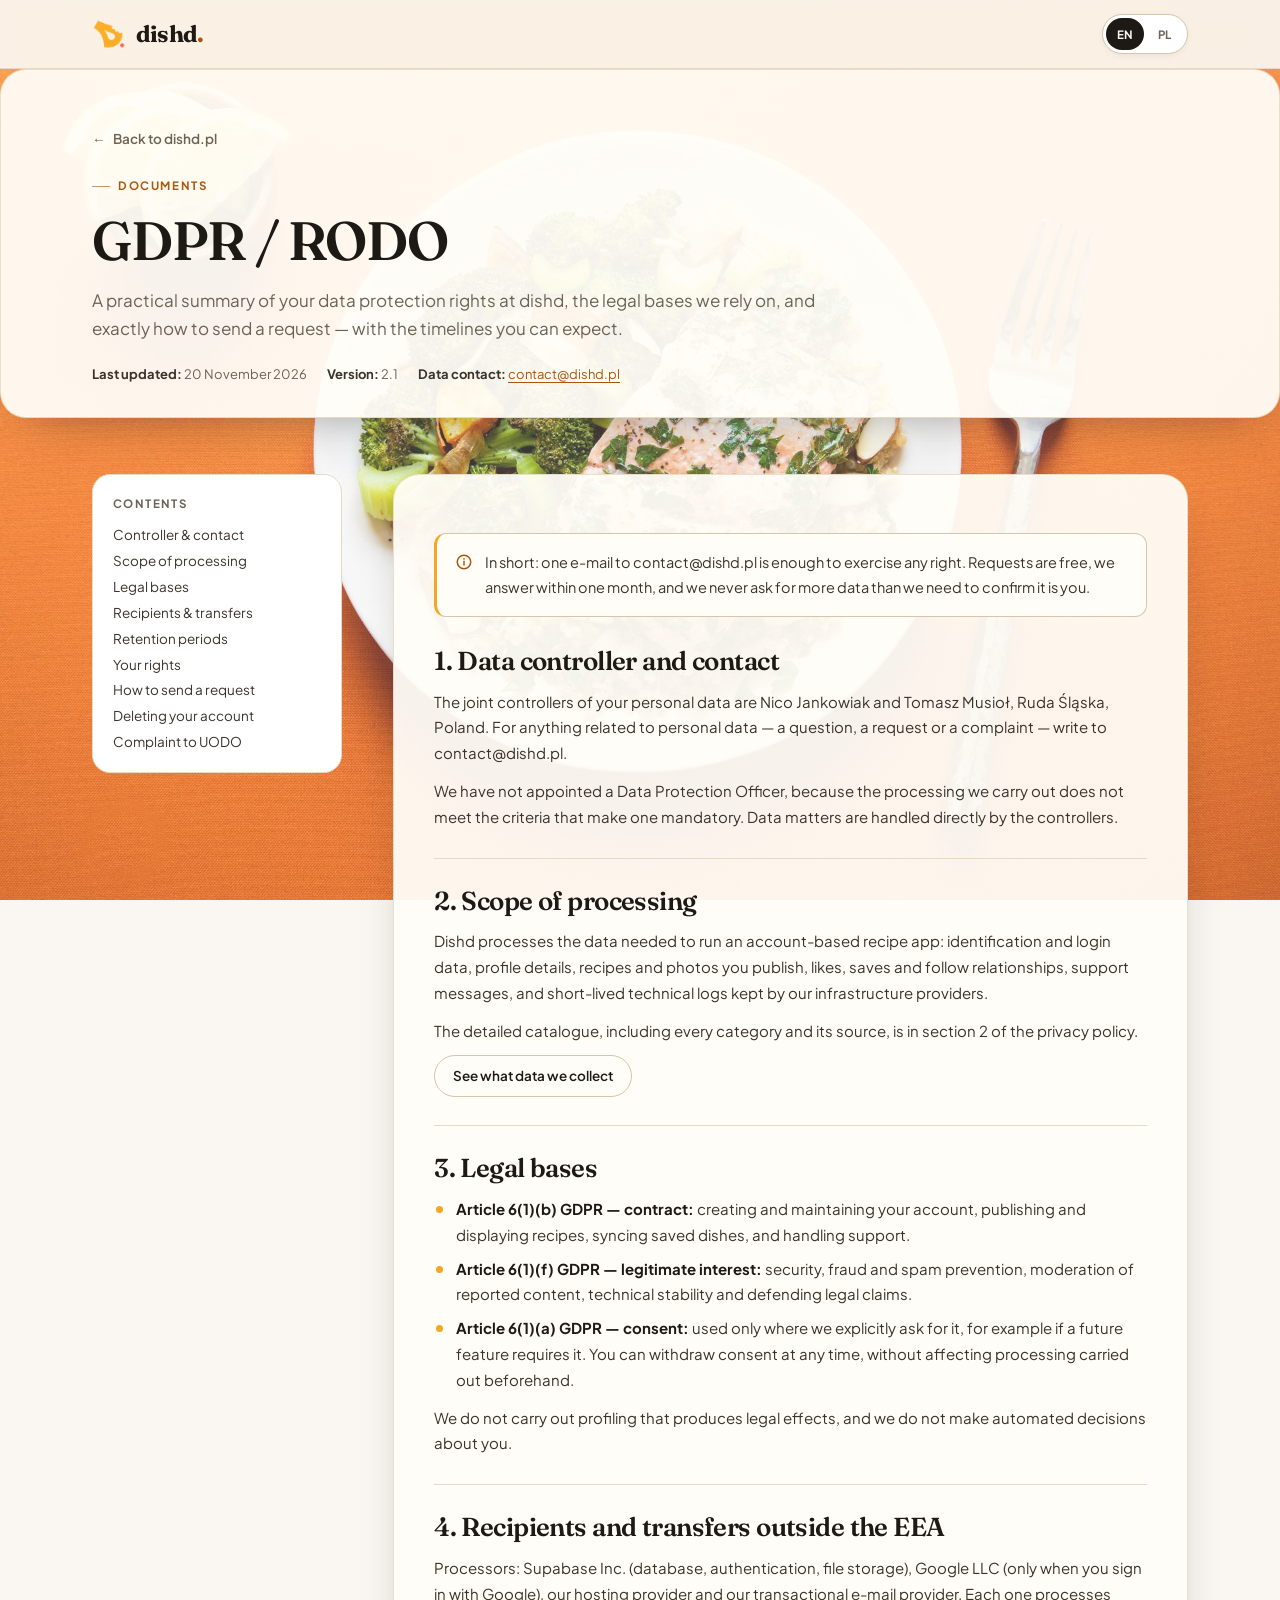
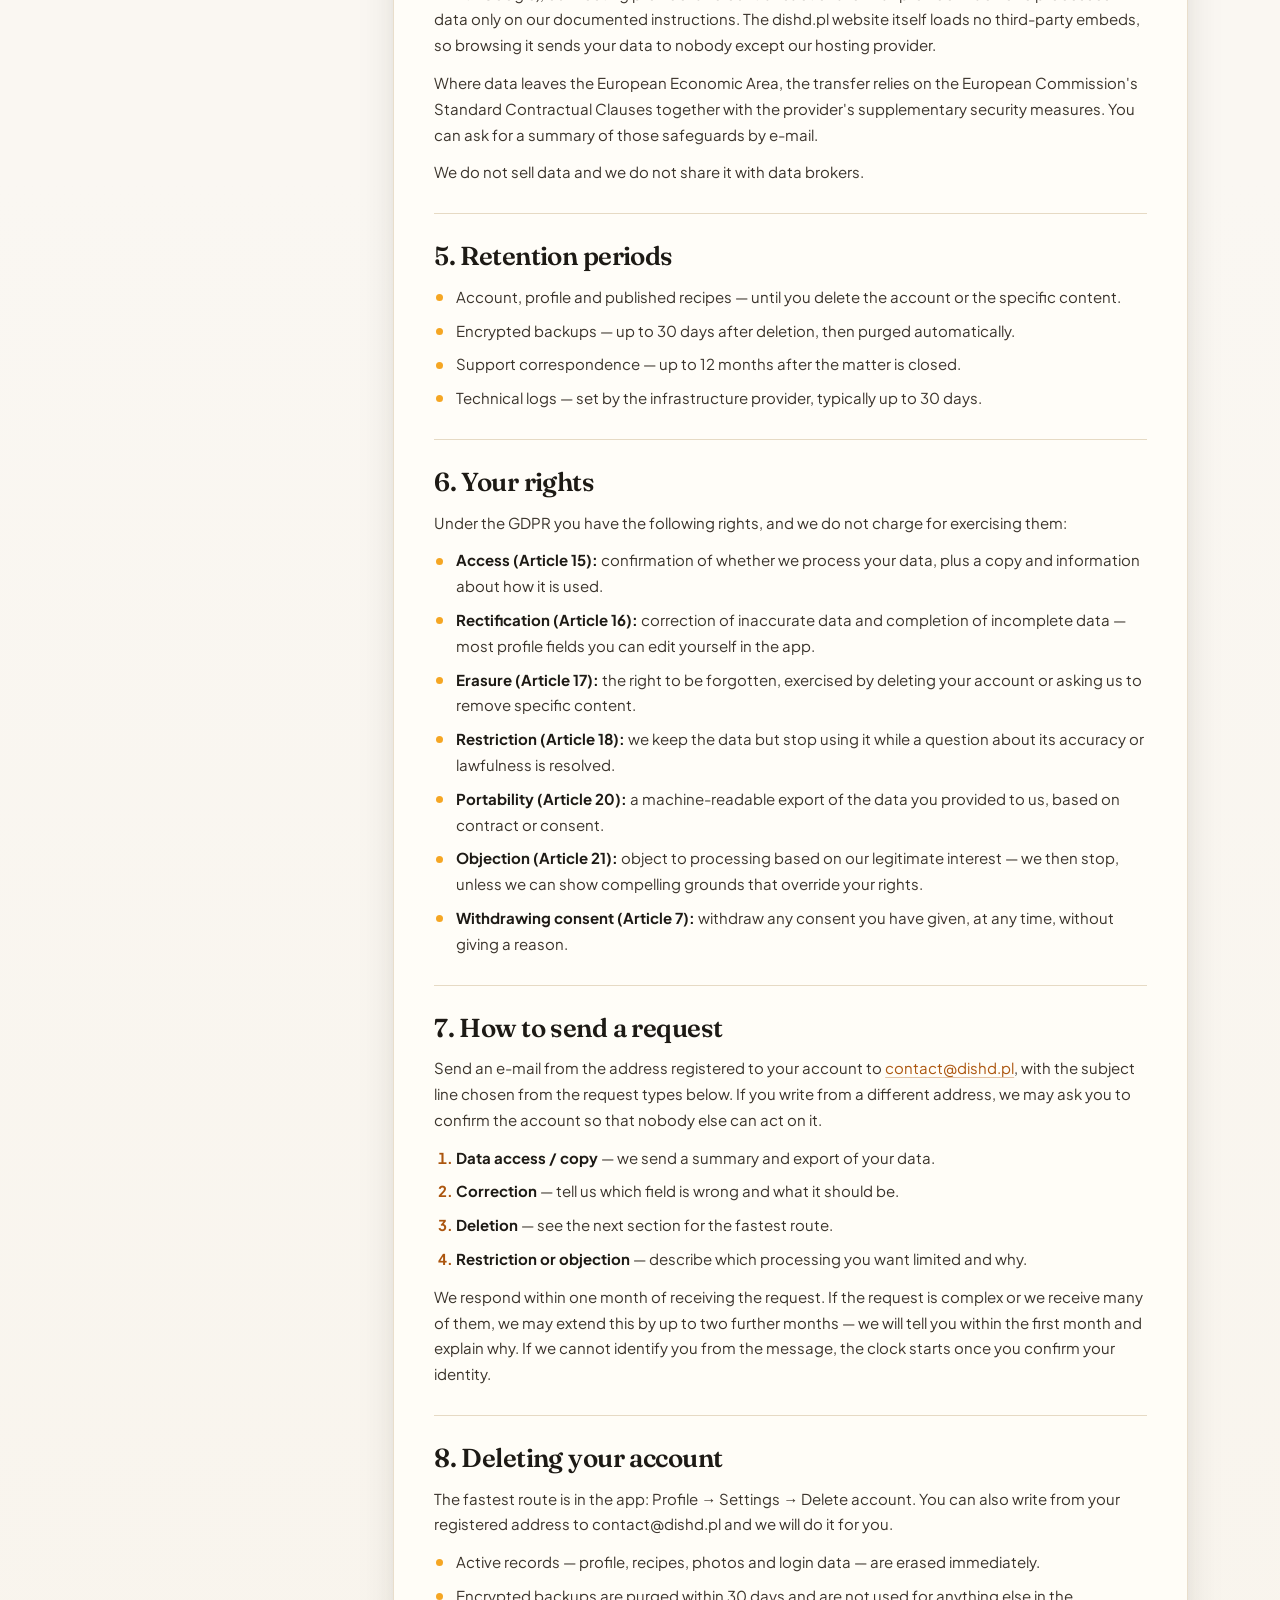
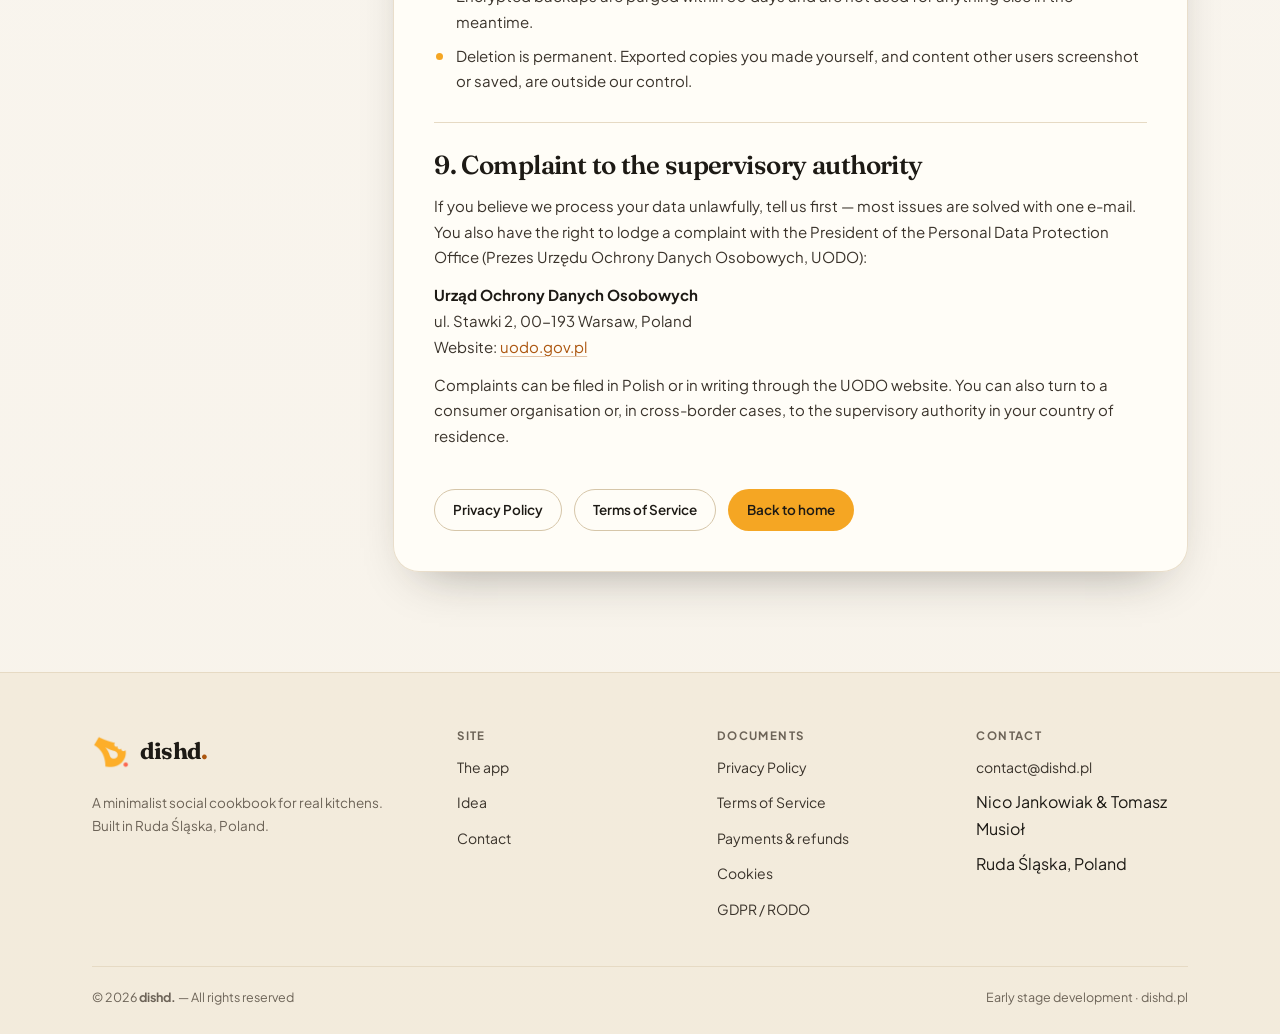
==== commit 9ef0a22b: "nowa strona - obi y chej" ====
--- a/gdpr.html
+++ b/gdpr.html
@@ -1,356 +1,356 @@
-<!DOCTYPE html>
-<html lang="en">
-<head>
-  <meta charset="UTF-8" />
-  <meta name="viewport" content="width=device-width, initial-scale=1.0" />
-  <title>GDPR / RODO — dishd.</title>
-  <meta name="description" content="Your GDPR rights at dishd: access, correction, erasure, portability, objection, the one-month response time and how to complain to UODO." />
-  <meta name="theme-color" content="#FAF7F2" />
-  <meta name="robots" content="index, follow" />
-
-  <link rel="icon" href="media/favicon.ico" sizes="any" />
-  <link rel="icon" type="image/png" sizes="32x32" href="media/favicon-32.png" />
-  <link rel="icon" type="image/png" sizes="192x192" href="media/favicon-192.png" />
-  <link rel="apple-touch-icon" href="media/apple-touch-icon.png" />
-
-  <meta property="og:type" content="article" />
-  <meta property="og:url" content="https://dishd.pl/gdpr.html" />
-  <meta property="og:title" content="GDPR / RODO — dishd." />
-  <meta property="og:description" content="Your data protection rights at dishd and how to exercise them." />
-  <meta property="og:image" content="https://dishd.pl/media/og-cover.png" />
-
-  <link rel="stylesheet" href="assets/fonts.css" />
-  <link rel="stylesheet" href="assets/styles.css" />
-</head>
-
-<body data-title-en="GDPR / RODO — dishd." data-title-pl="RODO — dishd."
-      data-desc-en="Your GDPR rights at dishd: access, correction, erasure, portability, objection, the one-month response time and how to complain to UODO."
-      data-desc-pl="Twoje prawa wynikające z RODO w dishd: dostęp, sprostowanie, usunięcie, przenoszenie, sprzeciw, miesięczny termin odpowiedzi i skarga do UODO.">
-
-  <a class="skip-link" href="#main" data-en="Skip to content" data-pl="Przejdź do treści">Skip to content</a>
-
-  <header class="site-header">
-    <div class="wrap header-inner">
-      <a class="brand" href="index.html" aria-label="dishd.">
-        <img class="brand__mark" src="media/logo.png" alt="" width="34" height="34" />
-        <span class="brand__name">dishd<span class="brand__dot">.</span></span>
-      </a>
-
-      <div class="header-actions">
-        <div class="lang-switch" role="group" aria-label="Language / Język">
-          <button type="button" class="lang-btn" data-lang="en" aria-pressed="true"
-                  aria-label="Switch language to English (EN)"
-                  data-aria-en="Switch language to English (EN)" data-aria-pl="Zmień język na angielski (EN)">EN</button>
-          <button type="button" class="lang-btn" data-lang="pl" aria-pressed="false"
-                  aria-label="Switch language to Polish (PL)"
-                  data-aria-en="Switch language to Polish (PL)" data-aria-pl="Zmień język na polski (PL)">PL</button>
-        </div>
-      </div>
-    </div>
-  </header>
-
-  <main id="main" tabindex="-1">
-    <section class="doc-hero">
-      <div class="wrap">
-        <a class="doc-hero__back" href="index.html">
-          <span aria-hidden="true">←</span>
-          <span data-en="Back to dishd.pl" data-pl="Powrót do dishd.pl">Back to dishd.pl</span>
-        </a>
-        <span class="eyebrow" data-en="Documents" data-pl="Dokumenty">Documents</span>
-        <h1 data-en="GDPR / RODO" data-pl="RODO">GDPR / RODO</h1>
-        <p data-en="A practical summary of your data protection rights at dishd, the legal bases we rely on, and exactly how to send a request — with the timelines you can expect."
-           data-pl="Praktyczne podsumowanie Twoich praw w zakresie ochrony danych w dishd, podstaw prawnych, na których się opieramy, oraz dokładny sposób wysłania żądania — wraz z terminami, których możesz oczekiwać.">
-          A practical summary of your data protection rights at dishd, the legal bases we rely on, and exactly how to send a request — with the timelines you can expect.
-        </p>
-
-        <div class="doc-meta">
-          <span><strong data-en="Last updated:" data-pl="Ostatnia aktualizacja:">Last updated:</strong> <span data-en="20 November 2026" data-pl="20 listopada 2026">20 November 2026</span></span>
-          <span><strong data-en="Version:" data-pl="Wersja:">Version:</strong> 2.1</span>
-          <span><strong data-en="Data contact:" data-pl="Kontakt w sprawie danych:">Data contact:</strong> <a href="mailto:contact@dishd.pl">contact@dishd.pl</a></span>
-        </div>
-      </div>
-    </section>
-
-    <div class="wrap doc-layout">
-      <nav class="toc" aria-label="Contents" data-aria-en="Contents" data-aria-pl="Spis treści">
-        <p class="toc__title" data-en="Contents" data-pl="Spis treści">Contents</p>
-        <ol>
-          <li><a href="#controller" data-en="Controller &amp; contact" data-pl="Administrator i kontakt">Controller &amp; contact</a></li>
-          <li><a href="#scope" data-en="Scope of processing" data-pl="Zakres przetwarzania">Scope of processing</a></li>
-          <li><a href="#bases" data-en="Legal bases" data-pl="Podstawy prawne">Legal bases</a></li>
-          <li><a href="#recipients" data-en="Recipients &amp; transfers" data-pl="Odbiorcy i transfery">Recipients &amp; transfers</a></li>
-          <li><a href="#retention" data-en="Retention periods" data-pl="Okresy przechowywania">Retention periods</a></li>
-          <li><a href="#rights" data-en="Your rights" data-pl="Twoje prawa">Your rights</a></li>
-          <li><a href="#request" data-en="How to send a request" data-pl="Jak złożyć żądanie">How to send a request</a></li>
-          <li><a href="#deletion" data-en="Deleting your account" data-pl="Usunięcie konta">Deleting your account</a></li>
-          <li><a href="#complaint" data-en="Complaint to UODO" data-pl="Skarga do UODO">Complaint to UODO</a></li>
-        </ol>
-      </nav>
-
-      <article class="doc">
-        <div class="callout">
-          <span class="callout__icon" aria-hidden="true">
-            <svg width="18" height="18" viewBox="0 0 24 24" fill="none" stroke="currentColor" stroke-width="2" stroke-linecap="round" stroke-linejoin="round"><circle cx="12" cy="12" r="9" /><path d="M12 11v5M12 7.6v.4" /></svg>
-          </span>
-          <p data-en="In short: one e-mail to contact@dishd.pl is enough to exercise any right. Requests are free, we answer within one month, and we never ask for more data than we need to confirm it is you."
-             data-pl="W skrócie: jeden e-mail na contact@dishd.pl wystarczy, aby zrealizować każde prawo. Żądania są bezpłatne, odpowiadamy w ciągu miesiąca i nigdy nie prosimy o więcej danych, niż potrzebne do potwierdzenia Twojej tożsamości.">
-            In short: one e-mail to contact@dishd.pl is enough to exercise any right. Requests are free, we answer within one month, and we never ask for more data than we need to confirm it is you.
-          </p>
-        </div>
-
-        <section id="controller">
-          <h2 data-en="1. Data controller and contact" data-pl="1. Administrator danych i kontakt">1. Data controller and contact</h2>
-          <p data-en="The joint controllers of your personal data are Nico Jankowiak and Tomasz Musioł, Ruda Śląska, Poland. For anything related to personal data — a question, a request or a complaint — write to contact@dishd.pl."
-             data-pl="Współadministratorami Twoich danych osobowych są Nico Jankowiak i Tomasz Musioł, Ruda Śląska, Polska. We wszystkich sprawach dotyczących danych osobowych — pytania, żądania lub skargi — napisz na contact@dishd.pl.">
-            The joint controllers of your personal data are Nico Jankowiak and Tomasz Musioł, Ruda Śląska, Poland. For anything related to personal data — a question, a request or a complaint — write to contact@dishd.pl.
-          </p>
-          <p data-en="We have not appointed a Data Protection Officer, because the processing we carry out does not meet the criteria that make one mandatory. Data matters are handled directly by the controllers."
-             data-pl="Nie wyznaczyliśmy Inspektora Ochrony Danych, ponieważ realizowane przez nas przetwarzanie nie spełnia przesłanek, które czynią to obowiązkowym. Sprawy dotyczące danych prowadzą bezpośrednio administratorzy.">
-            We have not appointed a Data Protection Officer, because the processing we carry out does not meet the criteria that make one mandatory. Data matters are handled directly by the controllers.
-          </p>
-        </section>
-
-        <section id="scope">
-          <h2 data-en="2. Scope of processing" data-pl="2. Zakres przetwarzania">2. Scope of processing</h2>
-          <p data-en="Dishd processes the data needed to run an account-based recipe app: identification and login data, profile details, recipes and photos you publish, likes, saves and follow relationships, support messages, and short-lived technical logs kept by our infrastructure providers."
-             data-pl="Dishd przetwarza dane niezbędne do działania aplikacji z kontem i przepisami: dane identyfikacyjne i logowania, dane profilu, publikowane przepisy i zdjęcia, polubienia, zapisane przepisy oraz relacje obserwowania, wiadomości do wsparcia i krótkotrwałe logi techniczne prowadzone przez dostawców infrastruktury.">
-            Dishd processes the data needed to run an account-based recipe app: identification and login data, profile details, recipes and photos you publish, likes, saves and follow relationships, support messages, and short-lived technical logs kept by our infrastructure providers.
-          </p>
-          <p data-en="The detailed catalogue, including every category and its source, is in section 2 of the privacy policy."
-             data-pl="Szczegółowy katalog, obejmujący każdą kategorię danych i jej źródło, znajduje się w punkcie 2 polityki prywatności.">
-            The detailed catalogue, including every category and its source, is in section 2 of the privacy policy.
-          </p>
-          <p>
-            <a class="btn btn--ghost btn--small" href="privacy.html#data" data-en="See what data we collect" data-pl="Zobacz, jakie dane zbieramy">See what data we collect</a>
-          </p>
-        </section>
-
-        <section id="bases">
-          <h2 data-en="3. Legal bases" data-pl="3. Podstawy prawne">3. Legal bases</h2>
-          <ul>
-            <li data-en="<strong>Article 6(1)(b) GDPR — contract:</strong> creating and maintaining your account, publishing and displaying recipes, syncing saved dishes, and handling support."
-                data-pl="<strong>Art. 6 ust. 1 lit. b RODO — umowa:</strong> założenie i utrzymanie konta, publikowanie i wyświetlanie przepisów, synchronizacja zapisanych dań oraz obsługa zgłoszeń.">
-              <strong>Article 6(1)(b) GDPR — contract:</strong> creating and maintaining your account, publishing and displaying recipes, syncing saved dishes, and handling support.
-            </li>
-            <li data-en="<strong>Article 6(1)(f) GDPR — legitimate interest:</strong> security, fraud and spam prevention, moderation of reported content, technical stability and defending legal claims."
-                data-pl="<strong>Art. 6 ust. 1 lit. f RODO — uzasadniony interes:</strong> bezpieczeństwo, zapobieganie oszustwom i spamowi, moderacja zgłoszonych treści, stabilność techniczna i obrona roszczeń.">
-              <strong>Article 6(1)(f) GDPR — legitimate interest:</strong> security, fraud and spam prevention, moderation of reported content, technical stability and defending legal claims.
-            </li>
-            <li data-en="<strong>Article 6(1)(a) GDPR — consent:</strong> used only where we explicitly ask for it, for example if a future feature requires it. You can withdraw consent at any time, without affecting processing carried out beforehand."
-                data-pl="<strong>Art. 6 ust. 1 lit. a RODO — zgoda:</strong> stosowana wyłącznie tam, gdzie wyraźnie o nią poprosimy, na przykład jeśli będzie tego wymagać nowa funkcja. Zgodę możesz wycofać w dowolnym momencie, bez wpływu na wcześniejsze przetwarzanie.">
-              <strong>Article 6(1)(a) GDPR — consent:</strong> used only where we explicitly ask for it, for example if a future feature requires it. You can withdraw consent at any time, without affecting processing carried out beforehand.
-            </li>
-          </ul>
-          <p data-en="We do not carry out profiling that produces legal effects, and we do not make automated decisions about you."
-             data-pl="Nie prowadzimy profilowania wywołującego skutki prawne i nie podejmujemy wobec Ciebie decyzji w sposób zautomatyzowany.">
-            We do not carry out profiling that produces legal effects, and we do not make automated decisions about you.
-          </p>
-        </section>
-
-        <section id="recipients">
-          <h2 data-en="4. Recipients and transfers outside the EEA" data-pl="4. Odbiorcy i przekazywanie danych poza EOG">4. Recipients and transfers outside the EEA</h2>
-          <p data-en="Processors: Supabase Inc. (database, authentication, file storage), Google LLC (only when you sign in with Google), our hosting provider and our transactional e-mail provider. Each one processes data only on our documented instructions. The dishd.pl website itself loads no third-party embeds, so browsing it sends your data to nobody except our hosting provider."
-             data-pl="Podmioty przetwarzające: Supabase Inc. (baza danych, uwierzytelnianie, przechowywanie plików), Google LLC (wyłącznie przy logowaniu kontem Google), dostawca hostingu oraz dostawca poczty transakcyjnej. Każdy z nich przetwarza dane wyłącznie na nasze udokumentowane polecenie. Sam serwis dishd.pl nie osadza treści podmiotów trzecich, więc przeglądanie go nie przekazuje danych nikomu poza naszym dostawcą hostingu.">
-            Processors: Supabase Inc. (database, authentication, file storage), Google LLC (only when you sign in with Google), our hosting provider and our transactional e-mail provider. Each one processes data only on our documented instructions. The dishd.pl website itself loads no third-party embeds, so browsing it sends your data to nobody except our hosting provider.
-          </p>
-          <p data-en="Where data leaves the European Economic Area, the transfer relies on the European Commission's Standard Contractual Clauses together with the provider's supplementary security measures. You can ask for a summary of those safeguards by e-mail."
-             data-pl="Jeśli dane opuszczają Europejski Obszar Gospodarczy, podstawą przekazania są standardowe klauzule umowne Komisji Europejskiej wraz z dodatkowymi środkami bezpieczeństwa stosowanymi przez dostawcę. Podsumowanie tych zabezpieczeń udostępnimy na e-mail.">
-            Where data leaves the European Economic Area, the transfer relies on the European Commission's Standard Contractual Clauses together with the provider's supplementary security measures. You can ask for a summary of those safeguards by e-mail.
-          </p>
-          <p data-en="We do not sell data and we do not share it with data brokers."
-             data-pl="Nie sprzedajemy danych i nie udostępniamy ich brokerom danych.">
-            We do not sell data and we do not share it with data brokers.
-          </p>
-        </section>
-
-        <section id="retention">
-          <h2 data-en="5. Retention periods" data-pl="5. Okresy przechowywania">5. Retention periods</h2>
-          <ul>
-            <li data-en="Account, profile and published recipes — until you delete the account or the specific content."
-                data-pl="Konto, profil i opublikowane przepisy — do usunięcia konta lub konkretnej treści.">
-              Account, profile and published recipes — until you delete the account or the specific content.
-            </li>
-            <li data-en="Encrypted backups — up to 30 days after deletion, then purged automatically."
-                data-pl="Zaszyfrowane kopie zapasowe — do 30 dni po usunięciu, następnie usuwane automatycznie.">
-              Encrypted backups — up to 30 days after deletion, then purged automatically.
-            </li>
-            <li data-en="Support correspondence — up to 12 months after the matter is closed."
-                data-pl="Korespondencja ze wsparciem — do 12 miesięcy od zamknięcia sprawy.">
-              Support correspondence — up to 12 months after the matter is closed.
-            </li>
-            <li data-en="Technical logs — set by the infrastructure provider, typically up to 30 days."
-                data-pl="Logi techniczne — zgodnie z ustawieniami dostawcy infrastruktury, zwykle do 30 dni.">
-              Technical logs — set by the infrastructure provider, typically up to 30 days.
-            </li>
-          </ul>
-        </section>
-
-        <section id="rights">
-          <h2 data-en="6. Your rights" data-pl="6. Twoje prawa">6. Your rights</h2>
-          <p data-en="Under the GDPR you have the following rights, and we do not charge for exercising them:"
-             data-pl="Zgodnie z RODO przysługują Ci następujące prawa, a ich realizacja jest bezpłatna:">
-            Under the GDPR you have the following rights, and we do not charge for exercising them:
-          </p>
-          <ul>
-            <li data-en="<strong>Access (Article 15):</strong> confirmation of whether we process your data, plus a copy and information about how it is used."
-                data-pl="<strong>Dostęp (art. 15):</strong> potwierdzenie, czy przetwarzamy Twoje dane, ich kopia oraz informacje o sposobie wykorzystania.">
-              <strong>Access (Article 15):</strong> confirmation of whether we process your data, plus a copy and information about how it is used.
-            </li>
-            <li data-en="<strong>Rectification (Article 16):</strong> correction of inaccurate data and completion of incomplete data — most profile fields you can edit yourself in the app."
-                data-pl="<strong>Sprostowanie (art. 16):</strong> poprawienie nieprawidłowych i uzupełnienie niekompletnych danych — większość pól profilu możesz zmienić samodzielnie w aplikacji.">
-              <strong>Rectification (Article 16):</strong> correction of inaccurate data and completion of incomplete data — most profile fields you can edit yourself in the app.
-            </li>
-            <li data-en="<strong>Erasure (Article 17):</strong> the right to be forgotten, exercised by deleting your account or asking us to remove specific content."
-                data-pl="<strong>Usunięcie (art. 17):</strong> prawo do bycia zapomnianym, realizowane przez usunięcie konta lub prośbę o usunięcie wybranych treści.">
-              <strong>Erasure (Article 17):</strong> the right to be forgotten, exercised by deleting your account or asking us to remove specific content.
-            </li>
-            <li data-en="<strong>Restriction (Article 18):</strong> we keep the data but stop using it while a question about its accuracy or lawfulness is resolved."
-                data-pl="<strong>Ograniczenie (art. 18):</strong> przechowujemy dane, ale przestajemy ich używać do czasu wyjaśnienia kwestii ich prawidłowości lub zgodności z prawem.">
-              <strong>Restriction (Article 18):</strong> we keep the data but stop using it while a question about its accuracy or lawfulness is resolved.
-            </li>
-            <li data-en="<strong>Portability (Article 20):</strong> a machine-readable export of the data you provided to us, based on contract or consent."
-                data-pl="<strong>Przenoszenie (art. 20):</strong> eksport dostarczonych nam danych w formacie nadającym się do odczytu maszynowego, jeśli podstawą jest umowa lub zgoda.">
-              <strong>Portability (Article 20):</strong> a machine-readable export of the data you provided to us, based on contract or consent.
-            </li>
-            <li data-en="<strong>Objection (Article 21):</strong> object to processing based on our legitimate interest — we then stop, unless we can show compelling grounds that override your rights."
-                data-pl="<strong>Sprzeciw (art. 21):</strong> sprzeciw wobec przetwarzania opartego na naszym uzasadnionym interesie — wtedy przestajemy, chyba że wykażemy ważne podstawy przewyższające Twoje prawa.">
-              <strong>Objection (Article 21):</strong> object to processing based on our legitimate interest — we then stop, unless we can show compelling grounds that override your rights.
-            </li>
-            <li data-en="<strong>Withdrawing consent (Article 7):</strong> withdraw any consent you have given, at any time, without giving a reason."
-                data-pl="<strong>Wycofanie zgody (art. 7):</strong> wycofanie każdej udzielonej zgody w dowolnym momencie i bez podawania powodu.">
-              <strong>Withdrawing consent (Article 7):</strong> withdraw any consent you have given, at any time, without giving a reason.
-            </li>
-          </ul>
-        </section>
-
-        <section id="request">
-          <h2 data-en="7. How to send a request" data-pl="7. Jak złożyć żądanie">7. How to send a request</h2>
-          <p data-en="Send an e-mail from the address registered to your account to <a href='mailto:contact@dishd.pl'>contact@dishd.pl</a>, with the subject line chosen from the request types below. If you write from a different address, we may ask you to confirm the account so that nobody else can act on it."
-             data-pl="Wyślij e-mail z adresu przypisanego do konta na <a href='mailto:contact@dishd.pl'>contact@dishd.pl</a>, wpisując w temacie rodzaj żądania z listy poniżej. Jeśli napiszesz z innego adresu, możemy poprosić o potwierdzenie konta, aby nikt inny nie mógł działać w Twoim imieniu.">
-            Send an e-mail from the address registered to your account to <a href="mailto:contact@dishd.pl">contact@dishd.pl</a>, with the subject line chosen from the request types below. If you write from a different address, we may ask you to confirm the account so that nobody else can act on it.
-          </p>
-          <ol>
-            <li data-en="<strong>Data access / copy</strong> — we send a summary and export of your data."
-                data-pl="<strong>Dostęp do danych / kopia</strong> — wysyłamy podsumowanie i eksport Twoich danych.">
-              <strong>Data access / copy</strong> — we send a summary and export of your data.
-            </li>
-            <li data-en="<strong>Correction</strong> — tell us which field is wrong and what it should be."
-                data-pl="<strong>Sprostowanie</strong> — napisz, które pole jest nieprawidłowe i jaka powinna być poprawna wartość.">
-              <strong>Correction</strong> — tell us which field is wrong and what it should be.
-            </li>
-            <li data-en="<strong>Deletion</strong> — see the next section for the fastest route."
-                data-pl="<strong>Usunięcie</strong> — najszybszy sposób opisuje kolejna sekcja.">
-              <strong>Deletion</strong> — see the next section for the fastest route.
-            </li>
-            <li data-en="<strong>Restriction or objection</strong> — describe which processing you want limited and why."
-                data-pl="<strong>Ograniczenie lub sprzeciw</strong> — opisz, które przetwarzanie chcesz ograniczyć i dlaczego.">
-              <strong>Restriction or objection</strong> — describe which processing you want limited and why.
-            </li>
-          </ol>
-          <p data-en="We respond within one month of receiving the request. If the request is complex or we receive many of them, we may extend this by up to two further months — we will tell you within the first month and explain why. If we cannot identify you from the message, the clock starts once you confirm your identity."
-             data-pl="Odpowiadamy w ciągu miesiąca od otrzymania żądania. Jeśli żądanie jest złożone lub otrzymamy ich wiele, możemy przedłużyć ten termin o maksymalnie dwa kolejne miesiące — poinformujemy Cię o tym w pierwszym miesiącu i wyjaśnimy powód. Jeśli nie możemy Cię zidentyfikować na podstawie wiadomości, termin biegnie od potwierdzenia tożsamości.">
-            We respond within one month of receiving the request. If the request is complex or we receive many of them, we may extend this by up to two further months — we will tell you within the first month and explain why. If we cannot identify you from the message, the clock starts once you confirm your identity.
-          </p>
-        </section>
-
-        <section id="deletion">
-          <h2 data-en="8. Deleting your account" data-pl="8. Usunięcie konta">8. Deleting your account</h2>
-          <p data-en="The fastest route is in the app: Profile → Settings → Delete account. You can also write from your registered address to contact@dishd.pl and we will do it for you."
-             data-pl="Najszybsza droga jest w aplikacji: Profil → Ustawienia → Usuń konto. Możesz też napisać z zarejestrowanego adresu na contact@dishd.pl — wtedy zrobimy to za Ciebie.">
-            The fastest route is in the app: Profile → Settings → Delete account. You can also write from your registered address to contact@dishd.pl and we will do it for you.
-          </p>
-          <ul>
-            <li data-en="Active records — profile, recipes, photos and login data — are erased immediately."
-                data-pl="Aktywne dane — profil, przepisy, zdjęcia i dane logowania — usuwamy niezwłocznie.">
-              Active records — profile, recipes, photos and login data — are erased immediately.
-            </li>
-            <li data-en="Encrypted backups are purged within 30 days and are not used for anything else in the meantime."
-                data-pl="Zaszyfrowane kopie zapasowe usuwamy w ciągu 30 dni i nie wykorzystujemy ich w tym czasie do niczego innego.">
-              Encrypted backups are purged within 30 days and are not used for anything else in the meantime.
-            </li>
-            <li data-en="Deletion is permanent. Exported copies you made yourself, and content other users screenshot or saved, are outside our control."
-                data-pl="Usunięcie jest trwałe. Kopie, które sam wyeksportowałeś, oraz treści zapisane lub zrzutowane przez innych użytkowników pozostają poza naszą kontrolą.">
-              Deletion is permanent. Exported copies you made yourself, and content other users screenshot or saved, are outside our control.
-            </li>
-          </ul>
-        </section>
-
-        <section id="complaint">
-          <h2 data-en="9. Complaint to the supervisory authority" data-pl="9. Skarga do organu nadzorczego">9. Complaint to the supervisory authority</h2>
-          <p data-en="If you believe we process your data unlawfully, tell us first — most issues are solved with one e-mail. You also have the right to lodge a complaint with the President of the Personal Data Protection Office (Prezes Urzędu Ochrony Danych Osobowych, UODO):"
-             data-pl="Jeśli uważasz, że przetwarzamy Twoje dane niezgodnie z prawem, napisz najpierw do nas — większość spraw rozwiązuje jeden e-mail. Masz też prawo wniesienia skargi do Prezesa Urzędu Ochrony Danych Osobowych (UODO):">
-            If you believe we process your data unlawfully, tell us first — most issues are solved with one e-mail. You also have the right to lodge a complaint with the President of the Personal Data Protection Office (Prezes Urzędu Ochrony Danych Osobowych, UODO):
-          </p>
-          <p><strong>Urząd Ochrony Danych Osobowych</strong><br />
-            <span data-en="ul. Stawki 2, 00-193 Warsaw, Poland" data-pl="ul. Stawki 2, 00-193 Warszawa">ul. Stawki 2, 00-193 Warsaw, Poland</span><br />
-            <span data-en="Website:" data-pl="Strona:">Website:</span> <a href="https://uodo.gov.pl" target="_blank" rel="noopener noreferrer">uodo.gov.pl<span class="sr-only" data-en=" (opens in a new tab)" data-pl=" (otwiera się w nowej karcie)"> (opens in a new tab)</span></a>
-          </p>
-          <p data-en="Complaints can be filed in Polish or in writing through the UODO website. You can also turn to a consumer organisation or, in cross-border cases, to the supervisory authority in your country of residence."
-             data-pl="Skargę można złożyć w języku polskim lub pisemnie przez stronę UODO. Możesz też zwrócić się do organizacji konsumenckiej, a w sprawach transgranicznych — do organu nadzorczego w kraju zamieszkania.">
-            Complaints can be filed in Polish or in writing through the UODO website. You can also turn to a consumer organisation or, in cross-border cases, to the supervisory authority in your country of residence.
-          </p>
-        </section>
-
-        <div class="doc__footer">
-          <a class="btn btn--ghost btn--small" href="privacy.html" data-en="Privacy Policy" data-pl="Polityka prywatności">Privacy Policy</a>
-          <a class="btn btn--ghost btn--small" href="terms.html" data-en="Terms of Service" data-pl="Regulamin">Terms of Service</a>
-          <a class="btn btn--small" href="index.html" data-en="Back to home" data-pl="Wróć na stronę główną">Back to home</a>
-        </div>
-      </article>
-    </div>
-  </main>
-
-  <footer class="site-footer">
-    <div class="wrap">
-      <div class="footer-grid">
-        <div class="footer-brand">
-          <a class="brand" href="index.html" aria-label="dishd.">
-            <img class="brand__mark" src="media/logo.png" alt="" width="38" height="38" loading="lazy" />
-            <span class="brand__name">dishd<span class="brand__dot">.</span></span>
-          </a>
-          <p data-en="A minimalist social cookbook for real kitchens. Built in Ruda Śląska, Poland."
-             data-pl="Minimalistyczna społecznościowa książka kucharska do prawdziwych kuchni. Tworzona w Rudzie Śląskiej.">
-            A minimalist social cookbook for real kitchens. Built in Ruda Śląska, Poland.
-          </p>
-        </div>
-
-        <div class="footer-col">
-          <h2 data-en="Site" data-pl="Serwis">Site</h2>
-          <ul>
-            <li><a href="index.html#about" data-en="The app" data-pl="Aplikacja">The app</a></li>
-            <li><a href="index.html#idea" data-en="Idea" data-pl="Idea">Idea</a></li>
-            <li><a href="mailto:contact@dishd.pl" data-en="Contact" data-pl="Kontakt">Contact</a></li>
-          </ul>
-        </div>
-
-        <div class="footer-col">
-          <h2 data-en="Documents" data-pl="Dokumenty">Documents</h2>
-          <ul>
-            <li><a href="privacy.html" data-en="Privacy Policy" data-pl="Polityka prywatności">Privacy Policy</a></li>
-            <li><a href="terms.html" data-en="Terms of Service" data-pl="Regulamin">Terms of Service</a></li>
-            <li><a href="terms.html#refunds" data-en="Payments &amp; refunds" data-pl="Płatności i zwroty">Payments &amp; refunds</a></li>
-            <li><a href="privacy.html#cookies" data-en="Cookies" data-pl="Cookies">Cookies</a></li>
-            <li><a href="gdpr.html" data-en="GDPR / RODO" data-pl="RODO">GDPR / RODO</a></li>
-          </ul>
-        </div>
-
-        <div class="footer-col">
-          <h2 data-en="Contact" data-pl="Kontakt">Contact</h2>
-          <ul>
-            <li><a href="mailto:contact@dishd.pl">contact@dishd.pl</a></li>
-            <li><span data-en="Nico Jankowiak &amp; Tomasz Musioł" data-pl="Nico Jankowiak i Tomasz Musioł">Nico Jankowiak &amp; Tomasz Musioł</span></li>
-            <li><span data-en="Ruda Śląska, Poland" data-pl="Ruda Śląska, Polska">Ruda Śląska, Poland</span></li>
-          </ul>
-        </div>
-      </div>
-
-      <div class="footer-bottom">
-        <span>© 2026 <strong>dishd.</strong> — <span data-en="All rights reserved" data-pl="Wszelkie prawa zastrzeżone">All rights reserved</span></span>
-        <span data-en="Early stage development · dishd.pl" data-pl="Wczesny etap rozwoju · dishd.pl">Early stage development · dishd.pl</span>
-      </div>
-    </div>
-  </footer>
-
-  <script src="assets/site.js" defer></script>
-</body>
-</html>
+<!DOCTYPE html>
+<html lang="en">
+<head>
+  <meta charset="UTF-8" />
+  <meta name="viewport" content="width=device-width, initial-scale=1.0" />
+  <title>GDPR / RODO — dishd.</title>
+  <meta name="description" content="Your GDPR rights at dishd: access, correction, erasure, portability, objection, the one-month response time and how to complain to UODO." />
+  <meta name="theme-color" content="#FAF7F2" />
+  <meta name="robots" content="index, follow" />
+
+  <link rel="icon" href="media/favicon.ico" sizes="any" />
+  <link rel="icon" type="image/png" sizes="32x32" href="media/favicon-32.png" />
+  <link rel="icon" type="image/png" sizes="192x192" href="media/favicon-192.png" />
+  <link rel="apple-touch-icon" href="media/apple-touch-icon.png" />
+
+  <meta property="og:type" content="article" />
+  <meta property="og:url" content="https://dishd.pl/gdpr.html" />
+  <meta property="og:title" content="GDPR / RODO — dishd." />
+  <meta property="og:description" content="Your data protection rights at dishd and how to exercise them." />
+  <meta property="og:image" content="https://dishd.pl/media/og-cover.png" />
+
+  <link rel="stylesheet" href="assets/fonts.css" />
+  <link rel="stylesheet" href="assets/styles.css" />
+</head>
+
+<body data-title-en="GDPR / RODO — dishd." data-title-pl="RODO — dishd."
+      data-desc-en="Your GDPR rights at dishd: access, correction, erasure, portability, objection, the one-month response time and how to complain to UODO."
+      data-desc-pl="Twoje prawa wynikające z RODO w dishd: dostęp, sprostowanie, usunięcie, przenoszenie, sprzeciw, miesięczny termin odpowiedzi i skarga do UODO.">
+
+  <a class="skip-link" href="#main" data-en="Skip to content" data-pl="Przejdź do treści">Skip to content</a>
+
+  <header class="site-header">
+    <div class="wrap header-inner">
+      <a class="brand" href="index.html" aria-label="dishd.">
+        <img class="brand__mark" src="media/logo.png" alt="" width="34" height="34" />
+        <span class="brand__name">dishd<span class="brand__dot">.</span></span>
+      </a>
+
+      <div class="header-actions">
+        <div class="lang-switch" role="group" aria-label="Language / Język">
+          <button type="button" class="lang-btn" data-lang="en" aria-pressed="true"
+                  aria-label="Switch language to English (EN)"
+                  data-aria-en="Switch language to English (EN)" data-aria-pl="Zmień język na angielski (EN)">EN</button>
+          <button type="button" class="lang-btn" data-lang="pl" aria-pressed="false"
+                  aria-label="Switch language to Polish (PL)"
+                  data-aria-en="Switch language to Polish (PL)" data-aria-pl="Zmień język na polski (PL)">PL</button>
+        </div>
+      </div>
+    </div>
+  </header>
+
+  <main id="main" tabindex="-1">
+    <section class="doc-hero">
+      <div class="wrap">
+        <a class="doc-hero__back" href="index.html">
+          <span aria-hidden="true">←</span>
+          <span data-en="Back to dishd.pl" data-pl="Powrót do dishd.pl">Back to dishd.pl</span>
+        </a>
+        <span class="eyebrow" data-en="Documents" data-pl="Dokumenty">Documents</span>
+        <h1 data-en="GDPR / RODO" data-pl="RODO">GDPR / RODO</h1>
+        <p data-en="A practical summary of your data protection rights at dishd, the legal bases we rely on, and exactly how to send a request — with the timelines you can expect."
+           data-pl="Praktyczne podsumowanie Twoich praw w zakresie ochrony danych w dishd, podstaw prawnych, na których się opieramy, oraz dokładny sposób wysłania żądania — wraz z terminami, których możesz oczekiwać.">
+          A practical summary of your data protection rights at dishd, the legal bases we rely on, and exactly how to send a request — with the timelines you can expect.
+        </p>
+
+        <div class="doc-meta">
+          <span><strong data-en="Last updated:" data-pl="Ostatnia aktualizacja:">Last updated:</strong> <span data-en="20 November 2026" data-pl="20 listopada 2026">20 November 2026</span></span>
+          <span><strong data-en="Version:" data-pl="Wersja:">Version:</strong> 2.1</span>
+          <span><strong data-en="Data contact:" data-pl="Kontakt w sprawie danych:">Data contact:</strong> <a href="mailto:contact@dishd.pl">contact@dishd.pl</a></span>
+        </div>
+      </div>
+    </section>
+
+    <div class="wrap doc-layout">
+      <nav class="toc" aria-label="Contents" data-aria-en="Contents" data-aria-pl="Spis treści">
+        <p class="toc__title" data-en="Contents" data-pl="Spis treści">Contents</p>
+        <ol>
+          <li><a href="#controller" data-en="Controller &amp; contact" data-pl="Administrator i kontakt">Controller &amp; contact</a></li>
+          <li><a href="#scope" data-en="Scope of processing" data-pl="Zakres przetwarzania">Scope of processing</a></li>
+          <li><a href="#bases" data-en="Legal bases" data-pl="Podstawy prawne">Legal bases</a></li>
+          <li><a href="#recipients" data-en="Recipients &amp; transfers" data-pl="Odbiorcy i transfery">Recipients &amp; transfers</a></li>
+          <li><a href="#retention" data-en="Retention periods" data-pl="Okresy przechowywania">Retention periods</a></li>
+          <li><a href="#rights" data-en="Your rights" data-pl="Twoje prawa">Your rights</a></li>
+          <li><a href="#request" data-en="How to send a request" data-pl="Jak złożyć żądanie">How to send a request</a></li>
+          <li><a href="#deletion" data-en="Deleting your account" data-pl="Usunięcie konta">Deleting your account</a></li>
+          <li><a href="#complaint" data-en="Complaint to UODO" data-pl="Skarga do UODO">Complaint to UODO</a></li>
+        </ol>
+      </nav>
+
+      <article class="doc">
+        <div class="callout">
+          <span class="callout__icon" aria-hidden="true">
+            <svg width="18" height="18" viewBox="0 0 24 24" fill="none" stroke="currentColor" stroke-width="2" stroke-linecap="round" stroke-linejoin="round"><circle cx="12" cy="12" r="9" /><path d="M12 11v5M12 7.6v.4" /></svg>
+          </span>
+          <p data-en="In short: one e-mail to contact@dishd.pl is enough to exercise any right. Requests are free, we answer within one month, and we never ask for more data than we need to confirm it is you."
+             data-pl="W skrócie: jeden e-mail na contact@dishd.pl wystarczy, aby zrealizować każde prawo. Żądania są bezpłatne, odpowiadamy w ciągu miesiąca i nigdy nie prosimy o więcej danych, niż potrzebne do potwierdzenia Twojej tożsamości.">
+            In short: one e-mail to contact@dishd.pl is enough to exercise any right. Requests are free, we answer within one month, and we never ask for more data than we need to confirm it is you.
+          </p>
+        </div>
+
+        <section id="controller">
+          <h2 data-en="1. Data controller and contact" data-pl="1. Administrator danych i kontakt">1. Data controller and contact</h2>
+          <p data-en="The joint controllers of your personal data are Nico Jankowiak and Tomasz Musioł, Ruda Śląska, Poland. For anything related to personal data — a question, a request or a complaint — write to contact@dishd.pl."
+             data-pl="Współadministratorami Twoich danych osobowych są Nico Jankowiak i Tomasz Musioł, Ruda Śląska, Polska. We wszystkich sprawach dotyczących danych osobowych — pytania, żądania lub skargi — napisz na contact@dishd.pl.">
+            The joint controllers of your personal data are Nico Jankowiak and Tomasz Musioł, Ruda Śląska, Poland. For anything related to personal data — a question, a request or a complaint — write to contact@dishd.pl.
+          </p>
+          <p data-en="We have not appointed a Data Protection Officer, because the processing we carry out does not meet the criteria that make one mandatory. Data matters are handled directly by the controllers."
+             data-pl="Nie wyznaczyliśmy Inspektora Ochrony Danych, ponieważ realizowane przez nas przetwarzanie nie spełnia przesłanek, które czynią to obowiązkowym. Sprawy dotyczące danych prowadzą bezpośrednio administratorzy.">
+            We have not appointed a Data Protection Officer, because the processing we carry out does not meet the criteria that make one mandatory. Data matters are handled directly by the controllers.
+          </p>
+        </section>
+
+        <section id="scope">
+          <h2 data-en="2. Scope of processing" data-pl="2. Zakres przetwarzania">2. Scope of processing</h2>
+          <p data-en="Dishd processes the data needed to run an account-based recipe app: identification and login data, profile details, recipes and photos you publish, likes, saves and follow relationships, support messages, and short-lived technical logs kept by our infrastructure providers."
+             data-pl="Dishd przetwarza dane niezbędne do działania aplikacji z kontem i przepisami: dane identyfikacyjne i logowania, dane profilu, publikowane przepisy i zdjęcia, polubienia, zapisane przepisy oraz relacje obserwowania, wiadomości do wsparcia i krótkotrwałe logi techniczne prowadzone przez dostawców infrastruktury.">
+            Dishd processes the data needed to run an account-based recipe app: identification and login data, profile details, recipes and photos you publish, likes, saves and follow relationships, support messages, and short-lived technical logs kept by our infrastructure providers.
+          </p>
+          <p data-en="The detailed catalogue, including every category and its source, is in section 2 of the privacy policy."
+             data-pl="Szczegółowy katalog, obejmujący każdą kategorię danych i jej źródło, znajduje się w punkcie 2 polityki prywatności.">
+            The detailed catalogue, including every category and its source, is in section 2 of the privacy policy.
+          </p>
+          <p>
+            <a class="btn btn--ghost btn--small" href="privacy.html#data" data-en="See what data we collect" data-pl="Zobacz, jakie dane zbieramy">See what data we collect</a>
+          </p>
+        </section>
+
+        <section id="bases">
+          <h2 data-en="3. Legal bases" data-pl="3. Podstawy prawne">3. Legal bases</h2>
+          <ul>
+            <li data-en="<strong>Article 6(1)(b) GDPR — contract:</strong> creating and maintaining your account, publishing and displaying recipes, syncing saved dishes, and handling support."
+                data-pl="<strong>Art. 6 ust. 1 lit. b RODO — umowa:</strong> założenie i utrzymanie konta, publikowanie i wyświetlanie przepisów, synchronizacja zapisanych dań oraz obsługa zgłoszeń.">
+              <strong>Article 6(1)(b) GDPR — contract:</strong> creating and maintaining your account, publishing and displaying recipes, syncing saved dishes, and handling support.
+            </li>
+            <li data-en="<strong>Article 6(1)(f) GDPR — legitimate interest:</strong> security, fraud and spam prevention, moderation of reported content, technical stability and defending legal claims."
+                data-pl="<strong>Art. 6 ust. 1 lit. f RODO — uzasadniony interes:</strong> bezpieczeństwo, zapobieganie oszustwom i spamowi, moderacja zgłoszonych treści, stabilność techniczna i obrona roszczeń.">
+              <strong>Article 6(1)(f) GDPR — legitimate interest:</strong> security, fraud and spam prevention, moderation of reported content, technical stability and defending legal claims.
+            </li>
+            <li data-en="<strong>Article 6(1)(a) GDPR — consent:</strong> used only where we explicitly ask for it, for example if a future feature requires it. You can withdraw consent at any time, without affecting processing carried out beforehand."
+                data-pl="<strong>Art. 6 ust. 1 lit. a RODO — zgoda:</strong> stosowana wyłącznie tam, gdzie wyraźnie o nią poprosimy, na przykład jeśli będzie tego wymagać nowa funkcja. Zgodę możesz wycofać w dowolnym momencie, bez wpływu na wcześniejsze przetwarzanie.">
+              <strong>Article 6(1)(a) GDPR — consent:</strong> used only where we explicitly ask for it, for example if a future feature requires it. You can withdraw consent at any time, without affecting processing carried out beforehand.
+            </li>
+          </ul>
+          <p data-en="We do not carry out profiling that produces legal effects, and we do not make automated decisions about you."
+             data-pl="Nie prowadzimy profilowania wywołującego skutki prawne i nie podejmujemy wobec Ciebie decyzji w sposób zautomatyzowany.">
+            We do not carry out profiling that produces legal effects, and we do not make automated decisions about you.
+          </p>
+        </section>
+
+        <section id="recipients">
+          <h2 data-en="4. Recipients and transfers outside the EEA" data-pl="4. Odbiorcy i przekazywanie danych poza EOG">4. Recipients and transfers outside the EEA</h2>
+          <p data-en="Processors: Supabase Inc. (database, authentication, file storage), Google LLC (only when you sign in with Google), our hosting provider and our transactional e-mail provider. Each one processes data only on our documented instructions. The dishd.pl website itself loads no third-party embeds, so browsing it sends your data to nobody except our hosting provider."
+             data-pl="Podmioty przetwarzające: Supabase Inc. (baza danych, uwierzytelnianie, przechowywanie plików), Google LLC (wyłącznie przy logowaniu kontem Google), dostawca hostingu oraz dostawca poczty transakcyjnej. Każdy z nich przetwarza dane wyłącznie na nasze udokumentowane polecenie. Sam serwis dishd.pl nie osadza treści podmiotów trzecich, więc przeglądanie go nie przekazuje danych nikomu poza naszym dostawcą hostingu.">
+            Processors: Supabase Inc. (database, authentication, file storage), Google LLC (only when you sign in with Google), our hosting provider and our transactional e-mail provider. Each one processes data only on our documented instructions. The dishd.pl website itself loads no third-party embeds, so browsing it sends your data to nobody except our hosting provider.
+          </p>
+          <p data-en="Where data leaves the European Economic Area, the transfer relies on the European Commission's Standard Contractual Clauses together with the provider's supplementary security measures. You can ask for a summary of those safeguards by e-mail."
+             data-pl="Jeśli dane opuszczają Europejski Obszar Gospodarczy, podstawą przekazania są standardowe klauzule umowne Komisji Europejskiej wraz z dodatkowymi środkami bezpieczeństwa stosowanymi przez dostawcę. Podsumowanie tych zabezpieczeń udostępnimy na e-mail.">
+            Where data leaves the European Economic Area, the transfer relies on the European Commission's Standard Contractual Clauses together with the provider's supplementary security measures. You can ask for a summary of those safeguards by e-mail.
+          </p>
+          <p data-en="We do not sell data and we do not share it with data brokers."
+             data-pl="Nie sprzedajemy danych i nie udostępniamy ich brokerom danych.">
+            We do not sell data and we do not share it with data brokers.
+          </p>
+        </section>
+
+        <section id="retention">
+          <h2 data-en="5. Retention periods" data-pl="5. Okresy przechowywania">5. Retention periods</h2>
+          <ul>
+            <li data-en="Account, profile and published recipes — until you delete the account or the specific content."
+                data-pl="Konto, profil i opublikowane przepisy — do usunięcia konta lub konkretnej treści.">
+              Account, profile and published recipes — until you delete the account or the specific content.
+            </li>
+            <li data-en="Encrypted backups — up to 30 days after deletion, then purged automatically."
+                data-pl="Zaszyfrowane kopie zapasowe — do 30 dni po usunięciu, następnie usuwane automatycznie.">
+              Encrypted backups — up to 30 days after deletion, then purged automatically.
+            </li>
+            <li data-en="Support correspondence — up to 12 months after the matter is closed."
+                data-pl="Korespondencja ze wsparciem — do 12 miesięcy od zamknięcia sprawy.">
+              Support correspondence — up to 12 months after the matter is closed.
+            </li>
+            <li data-en="Technical logs — set by the infrastructure provider, typically up to 30 days."
+                data-pl="Logi techniczne — zgodnie z ustawieniami dostawcy infrastruktury, zwykle do 30 dni.">
+              Technical logs — set by the infrastructure provider, typically up to 30 days.
+            </li>
+          </ul>
+        </section>
+
+        <section id="rights">
+          <h2 data-en="6. Your rights" data-pl="6. Twoje prawa">6. Your rights</h2>
+          <p data-en="Under the GDPR you have the following rights, and we do not charge for exercising them:"
+             data-pl="Zgodnie z RODO przysługują Ci następujące prawa, a ich realizacja jest bezpłatna:">
+            Under the GDPR you have the following rights, and we do not charge for exercising them:
+          </p>
+          <ul>
+            <li data-en="<strong>Access (Article 15):</strong> confirmation of whether we process your data, plus a copy and information about how it is used."
+                data-pl="<strong>Dostęp (art. 15):</strong> potwierdzenie, czy przetwarzamy Twoje dane, ich kopia oraz informacje o sposobie wykorzystania.">
+              <strong>Access (Article 15):</strong> confirmation of whether we process your data, plus a copy and information about how it is used.
+            </li>
+            <li data-en="<strong>Rectification (Article 16):</strong> correction of inaccurate data and completion of incomplete data — most profile fields you can edit yourself in the app."
+                data-pl="<strong>Sprostowanie (art. 16):</strong> poprawienie nieprawidłowych i uzupełnienie niekompletnych danych — większość pól profilu możesz zmienić samodzielnie w aplikacji.">
+              <strong>Rectification (Article 16):</strong> correction of inaccurate data and completion of incomplete data — most profile fields you can edit yourself in the app.
+            </li>
+            <li data-en="<strong>Erasure (Article 17):</strong> the right to be forgotten, exercised by deleting your account or asking us to remove specific content."
+                data-pl="<strong>Usunięcie (art. 17):</strong> prawo do bycia zapomnianym, realizowane przez usunięcie konta lub prośbę o usunięcie wybranych treści.">
+              <strong>Erasure (Article 17):</strong> the right to be forgotten, exercised by deleting your account or asking us to remove specific content.
+            </li>
+            <li data-en="<strong>Restriction (Article 18):</strong> we keep the data but stop using it while a question about its accuracy or lawfulness is resolved."
+                data-pl="<strong>Ograniczenie (art. 18):</strong> przechowujemy dane, ale przestajemy ich używać do czasu wyjaśnienia kwestii ich prawidłowości lub zgodności z prawem.">
+              <strong>Restriction (Article 18):</strong> we keep the data but stop using it while a question about its accuracy or lawfulness is resolved.
+            </li>
+            <li data-en="<strong>Portability (Article 20):</strong> a machine-readable export of the data you provided to us, based on contract or consent."
+                data-pl="<strong>Przenoszenie (art. 20):</strong> eksport dostarczonych nam danych w formacie nadającym się do odczytu maszynowego, jeśli podstawą jest umowa lub zgoda.">
+              <strong>Portability (Article 20):</strong> a machine-readable export of the data you provided to us, based on contract or consent.
+            </li>
+            <li data-en="<strong>Objection (Article 21):</strong> object to processing based on our legitimate interest — we then stop, unless we can show compelling grounds that override your rights."
+                data-pl="<strong>Sprzeciw (art. 21):</strong> sprzeciw wobec przetwarzania opartego na naszym uzasadnionym interesie — wtedy przestajemy, chyba że wykażemy ważne podstawy przewyższające Twoje prawa.">
+              <strong>Objection (Article 21):</strong> object to processing based on our legitimate interest — we then stop, unless we can show compelling grounds that override your rights.
+            </li>
+            <li data-en="<strong>Withdrawing consent (Article 7):</strong> withdraw any consent you have given, at any time, without giving a reason."
+                data-pl="<strong>Wycofanie zgody (art. 7):</strong> wycofanie każdej udzielonej zgody w dowolnym momencie i bez podawania powodu.">
+              <strong>Withdrawing consent (Article 7):</strong> withdraw any consent you have given, at any time, without giving a reason.
+            </li>
+          </ul>
+        </section>
+
+        <section id="request">
+          <h2 data-en="7. How to send a request" data-pl="7. Jak złożyć żądanie">7. How to send a request</h2>
+          <p data-en="Send an e-mail from the address registered to your account to <a href='mailto:contact@dishd.pl'>contact@dishd.pl</a>, with the subject line chosen from the request types below. If you write from a different address, we may ask you to confirm the account so that nobody else can act on it."
+             data-pl="Wyślij e-mail z adresu przypisanego do konta na <a href='mailto:contact@dishd.pl'>contact@dishd.pl</a>, wpisując w temacie rodzaj żądania z listy poniżej. Jeśli napiszesz z innego adresu, możemy poprosić o potwierdzenie konta, aby nikt inny nie mógł działać w Twoim imieniu.">
+            Send an e-mail from the address registered to your account to <a href="mailto:contact@dishd.pl">contact@dishd.pl</a>, with the subject line chosen from the request types below. If you write from a different address, we may ask you to confirm the account so that nobody else can act on it.
+          </p>
+          <ol>
+            <li data-en="<strong>Data access / copy</strong> — we send a summary and export of your data."
+                data-pl="<strong>Dostęp do danych / kopia</strong> — wysyłamy podsumowanie i eksport Twoich danych.">
+              <strong>Data access / copy</strong> — we send a summary and export of your data.
+            </li>
+            <li data-en="<strong>Correction</strong> — tell us which field is wrong and what it should be."
+                data-pl="<strong>Sprostowanie</strong> — napisz, które pole jest nieprawidłowe i jaka powinna być poprawna wartość.">
+              <strong>Correction</strong> — tell us which field is wrong and what it should be.
+            </li>
+            <li data-en="<strong>Deletion</strong> — see the next section for the fastest route."
+                data-pl="<strong>Usunięcie</strong> — najszybszy sposób opisuje kolejna sekcja.">
+              <strong>Deletion</strong> — see the next section for the fastest route.
+            </li>
+            <li data-en="<strong>Restriction or objection</strong> — describe which processing you want limited and why."
+                data-pl="<strong>Ograniczenie lub sprzeciw</strong> — opisz, które przetwarzanie chcesz ograniczyć i dlaczego.">
+              <strong>Restriction or objection</strong> — describe which processing you want limited and why.
+            </li>
+          </ol>
+          <p data-en="We respond within one month of receiving the request. If the request is complex or we receive many of them, we may extend this by up to two further months — we will tell you within the first month and explain why. If we cannot identify you from the message, the clock starts once you confirm your identity."
+             data-pl="Odpowiadamy w ciągu miesiąca od otrzymania żądania. Jeśli żądanie jest złożone lub otrzymamy ich wiele, możemy przedłużyć ten termin o maksymalnie dwa kolejne miesiące — poinformujemy Cię o tym w pierwszym miesiącu i wyjaśnimy powód. Jeśli nie możemy Cię zidentyfikować na podstawie wiadomości, termin biegnie od potwierdzenia tożsamości.">
+            We respond within one month of receiving the request. If the request is complex or we receive many of them, we may extend this by up to two further months — we will tell you within the first month and explain why. If we cannot identify you from the message, the clock starts once you confirm your identity.
+          </p>
+        </section>
+
+        <section id="deletion">
+          <h2 data-en="8. Deleting your account" data-pl="8. Usunięcie konta">8. Deleting your account</h2>
+          <p data-en="The fastest route is in the app: Profile → Settings → Delete account. You can also write from your registered address to contact@dishd.pl and we will do it for you."
+             data-pl="Najszybsza droga jest w aplikacji: Profil → Ustawienia → Usuń konto. Możesz też napisać z zarejestrowanego adresu na contact@dishd.pl — wtedy zrobimy to za Ciebie.">
+            The fastest route is in the app: Profile → Settings → Delete account. You can also write from your registered address to contact@dishd.pl and we will do it for you.
+          </p>
+          <ul>
+            <li data-en="Active records — profile, recipes, photos and login data — are erased immediately."
+                data-pl="Aktywne dane — profil, przepisy, zdjęcia i dane logowania — usuwamy niezwłocznie.">
+              Active records — profile, recipes, photos and login data — are erased immediately.
+            </li>
+            <li data-en="Encrypted backups are purged within 30 days and are not used for anything else in the meantime."
+                data-pl="Zaszyfrowane kopie zapasowe usuwamy w ciągu 30 dni i nie wykorzystujemy ich w tym czasie do niczego innego.">
+              Encrypted backups are purged within 30 days and are not used for anything else in the meantime.
+            </li>
+            <li data-en="Deletion is permanent. Exported copies you made yourself, and content other users screenshot or saved, are outside our control."
+                data-pl="Usunięcie jest trwałe. Kopie, które sam wyeksportowałeś, oraz treści zapisane lub zrzutowane przez innych użytkowników pozostają poza naszą kontrolą.">
+              Deletion is permanent. Exported copies you made yourself, and content other users screenshot or saved, are outside our control.
+            </li>
+          </ul>
+        </section>
+
+        <section id="complaint">
+          <h2 data-en="9. Complaint to the supervisory authority" data-pl="9. Skarga do organu nadzorczego">9. Complaint to the supervisory authority</h2>
+          <p data-en="If you believe we process your data unlawfully, tell us first — most issues are solved with one e-mail. You also have the right to lodge a complaint with the President of the Personal Data Protection Office (Prezes Urzędu Ochrony Danych Osobowych, UODO):"
+             data-pl="Jeśli uważasz, że przetwarzamy Twoje dane niezgodnie z prawem, napisz najpierw do nas — większość spraw rozwiązuje jeden e-mail. Masz też prawo wniesienia skargi do Prezesa Urzędu Ochrony Danych Osobowych (UODO):">
+            If you believe we process your data unlawfully, tell us first — most issues are solved with one e-mail. You also have the right to lodge a complaint with the President of the Personal Data Protection Office (Prezes Urzędu Ochrony Danych Osobowych, UODO):
+          </p>
+          <p><strong>Urząd Ochrony Danych Osobowych</strong><br />
+            <span data-en="ul. Stawki 2, 00-193 Warsaw, Poland" data-pl="ul. Stawki 2, 00-193 Warszawa">ul. Stawki 2, 00-193 Warsaw, Poland</span><br />
+            <span data-en="Website:" data-pl="Strona:">Website:</span> <a href="https://uodo.gov.pl" target="_blank" rel="noopener noreferrer">uodo.gov.pl<span class="sr-only" data-en=" (opens in a new tab)" data-pl=" (otwiera się w nowej karcie)"> (opens in a new tab)</span></a>
+          </p>
+          <p data-en="Complaints can be filed in Polish or in writing through the UODO website. You can also turn to a consumer organisation or, in cross-border cases, to the supervisory authority in your country of residence."
+             data-pl="Skargę można złożyć w języku polskim lub pisemnie przez stronę UODO. Możesz też zwrócić się do organizacji konsumenckiej, a w sprawach transgranicznych — do organu nadzorczego w kraju zamieszkania.">
+            Complaints can be filed in Polish or in writing through the UODO website. You can also turn to a consumer organisation or, in cross-border cases, to the supervisory authority in your country of residence.
+          </p>
+        </section>
+
+        <div class="doc__footer">
+          <a class="btn btn--ghost btn--small" href="privacy.html" data-en="Privacy Policy" data-pl="Polityka prywatności">Privacy Policy</a>
+          <a class="btn btn--ghost btn--small" href="terms.html" data-en="Terms of Service" data-pl="Regulamin">Terms of Service</a>
+          <a class="btn btn--small" href="index.html" data-en="Back to home" data-pl="Wróć na stronę główną">Back to home</a>
+        </div>
+      </article>
+    </div>
+  </main>
+
+  <footer class="site-footer">
+    <div class="wrap">
+      <div class="footer-grid">
+        <div class="footer-brand">
+          <a class="brand" href="index.html" aria-label="dishd.">
+            <img class="brand__mark" src="media/logo.png" alt="" width="38" height="38" loading="lazy" />
+            <span class="brand__name">dishd<span class="brand__dot">.</span></span>
+          </a>
+          <p data-en="A minimalist social cookbook for real kitchens. Built in Ruda Śląska, Poland."
+             data-pl="Minimalistyczna społecznościowa książka kucharska, powstająca w prawdziwej kuchni. Tworzona w Rudzie Śląskiej.">
+            A minimalist social cookbook for real kitchens. Built in Ruda Śląska, Poland.
+          </p>
+        </div>
+
+        <div class="footer-col">
+          <h2 data-en="Site" data-pl="Serwis">Site</h2>
+          <ul>
+            <li><a href="index.html#about" data-en="The app" data-pl="Aplikacja">The app</a></li>
+            <li><a href="index.html#idea" data-en="Idea" data-pl="Idea">Idea</a></li>
+            <li><a href="mailto:contact@dishd.pl" data-en="Contact" data-pl="Kontakt">Contact</a></li>
+          </ul>
+        </div>
+
+        <div class="footer-col">
+          <h2 data-en="Documents" data-pl="Dokumenty">Documents</h2>
+          <ul>
+            <li><a href="privacy.html" data-en="Privacy Policy" data-pl="Polityka prywatności">Privacy Policy</a></li>
+            <li><a href="terms.html" data-en="Terms of Service" data-pl="Regulamin">Terms of Service</a></li>
+            <li><a href="terms.html#refunds" data-en="Payments &amp; refunds" data-pl="Płatności i zwroty">Payments &amp; refunds</a></li>
+            <li><a href="privacy.html#cookies" data-en="Cookies" data-pl="Cookies">Cookies</a></li>
+            <li><a href="gdpr.html" data-en="GDPR / RODO" data-pl="RODO">GDPR / RODO</a></li>
+          </ul>
+        </div>
+
+        <div class="footer-col">
+          <h2 data-en="Contact" data-pl="Kontakt">Contact</h2>
+          <ul>
+            <li><a href="mailto:contact@dishd.pl">contact@dishd.pl</a></li>
+            <li><span data-en="Nico Jankowiak &amp; Tomasz Musioł" data-pl="Nico Jankowiak i Tomasz Musioł">Nico Jankowiak &amp; Tomasz Musioł</span></li>
+            <li><span data-en="Ruda Śląska, Poland" data-pl="Ruda Śląska, Polska">Ruda Śląska, Poland</span></li>
+          </ul>
+        </div>
+      </div>
+
+      <div class="footer-bottom">
+        <span>© 2026 <strong>dishd.</strong> — <span data-en="All rights reserved" data-pl="Wszelkie prawa zastrzeżone">All rights reserved</span></span>
+        <span data-en="Early stage development · dishd.pl" data-pl="Wczesny etap rozwoju · dishd.pl">Early stage development · dishd.pl</span>
+      </div>
+    </div>
+  </footer>
+
+  <script src="assets/site.js" defer></script>
+</body>
+</html>
--- a/assets/styles.css
+++ b/assets/styles.css
@@ -44,10 +44,15 @@
 body {
   margin: 0;
   background-color: var(--bg);
+  /* Photo backdrop (media/4-bg.jpg) with only a light scrim: legibility comes from the
+     content panels below (see "Photo background legibility"), not from veiling the photo. */
   background-image:
-    radial-gradient(58rem 34rem at 88% -8%, rgba(245, 166, 35, 0.14), transparent 62%),
-    radial-gradient(42rem 30rem at -6% 4%, rgba(60, 88, 66, 0.09), transparent 58%);
-  background-repeat: no-repeat;
+    linear-gradient(180deg, rgba(250, 247, 242, 0.26) 0%, rgba(250, 247, 242, 0.12) 42%, rgba(243, 235, 219, 0.34) 100%),
+    url("../media/4-bg.jpg");
+  background-size: cover, cover;
+  background-position: center top, center center;
+  background-repeat: no-repeat, no-repeat;
+  background-attachment: scroll, fixed;
   color: var(--ink);
   font-family: "Plus Jakarta Sans", -apple-system, BlinkMacSystemFont, "Segoe UI", sans-serif;
   font-size: 16px;
@@ -183,13 +188,6 @@
 
 .section--tight {
   padding-block: clamp(24px, 3vw, 40px);
-}
-
-.divider {
-  height: 1px;
-  background: var(--line);
-  border: 0;
-  margin: 0;
 }
 
 /* ---------- Buttons ---------- */
@@ -252,7 +250,7 @@
   position: sticky;
   top: 0;
   z-index: 60;
-  background: rgba(250, 247, 242, 0.82);
+  background: rgba(250, 247, 242, 0.93);
   border-bottom: 1px solid var(--line);
   backdrop-filter: blur(16px) saturate(1.3);
   -webkit-backdrop-filter: blur(16px) saturate(1.3);
@@ -432,6 +430,27 @@
   color: var(--green);
 }
 
+/* ---------- Photo background legibility ----------
+   The body photo stays clearly visible, so every block of running text sits on its own
+   warm, translucent panel instead of relying on a heavy scrim over the whole page. */
+
+.hero__copy,
+.section-head,
+.doc-hero,
+.doc {
+  background: rgba(255, 253, 248, 0.94);
+  border: 1px solid rgba(230, 218, 196, 0.85);
+  border-radius: var(--radius-lg);
+  box-shadow: 0 22px 50px -28px rgba(29, 26, 21, 0.45);
+  padding: clamp(22px, 3.2vw, 40px);
+}
+
+.showcase__note {
+  padding: 6px 14px;
+  border-radius: 999px;
+  background: rgba(250, 247, 242, 0.92);
+}
+
 /* ---------- Phone mock ---------- */
 
 .showcase {
@@ -446,7 +465,8 @@
   max-width: 36ch;
   font-size: 11.5px;
   line-height: 1.5;
-  color: var(--muted);
+  /* slightly darker than --muted (#6C6357) so the small pill reads better */
+  color: #5C5449;
   text-align: center;
 }
 
@@ -723,7 +743,7 @@
   margin-top: clamp(26px, 3.6vw, 44px);
   padding-block: clamp(38px, 5vw, 56px) 26px;
   border-top: 1px solid var(--line);
-  background: rgba(243, 235, 219, 0.45);
+  background: rgba(243, 235, 219, 0.94);
 }
 
 .footer-grid {
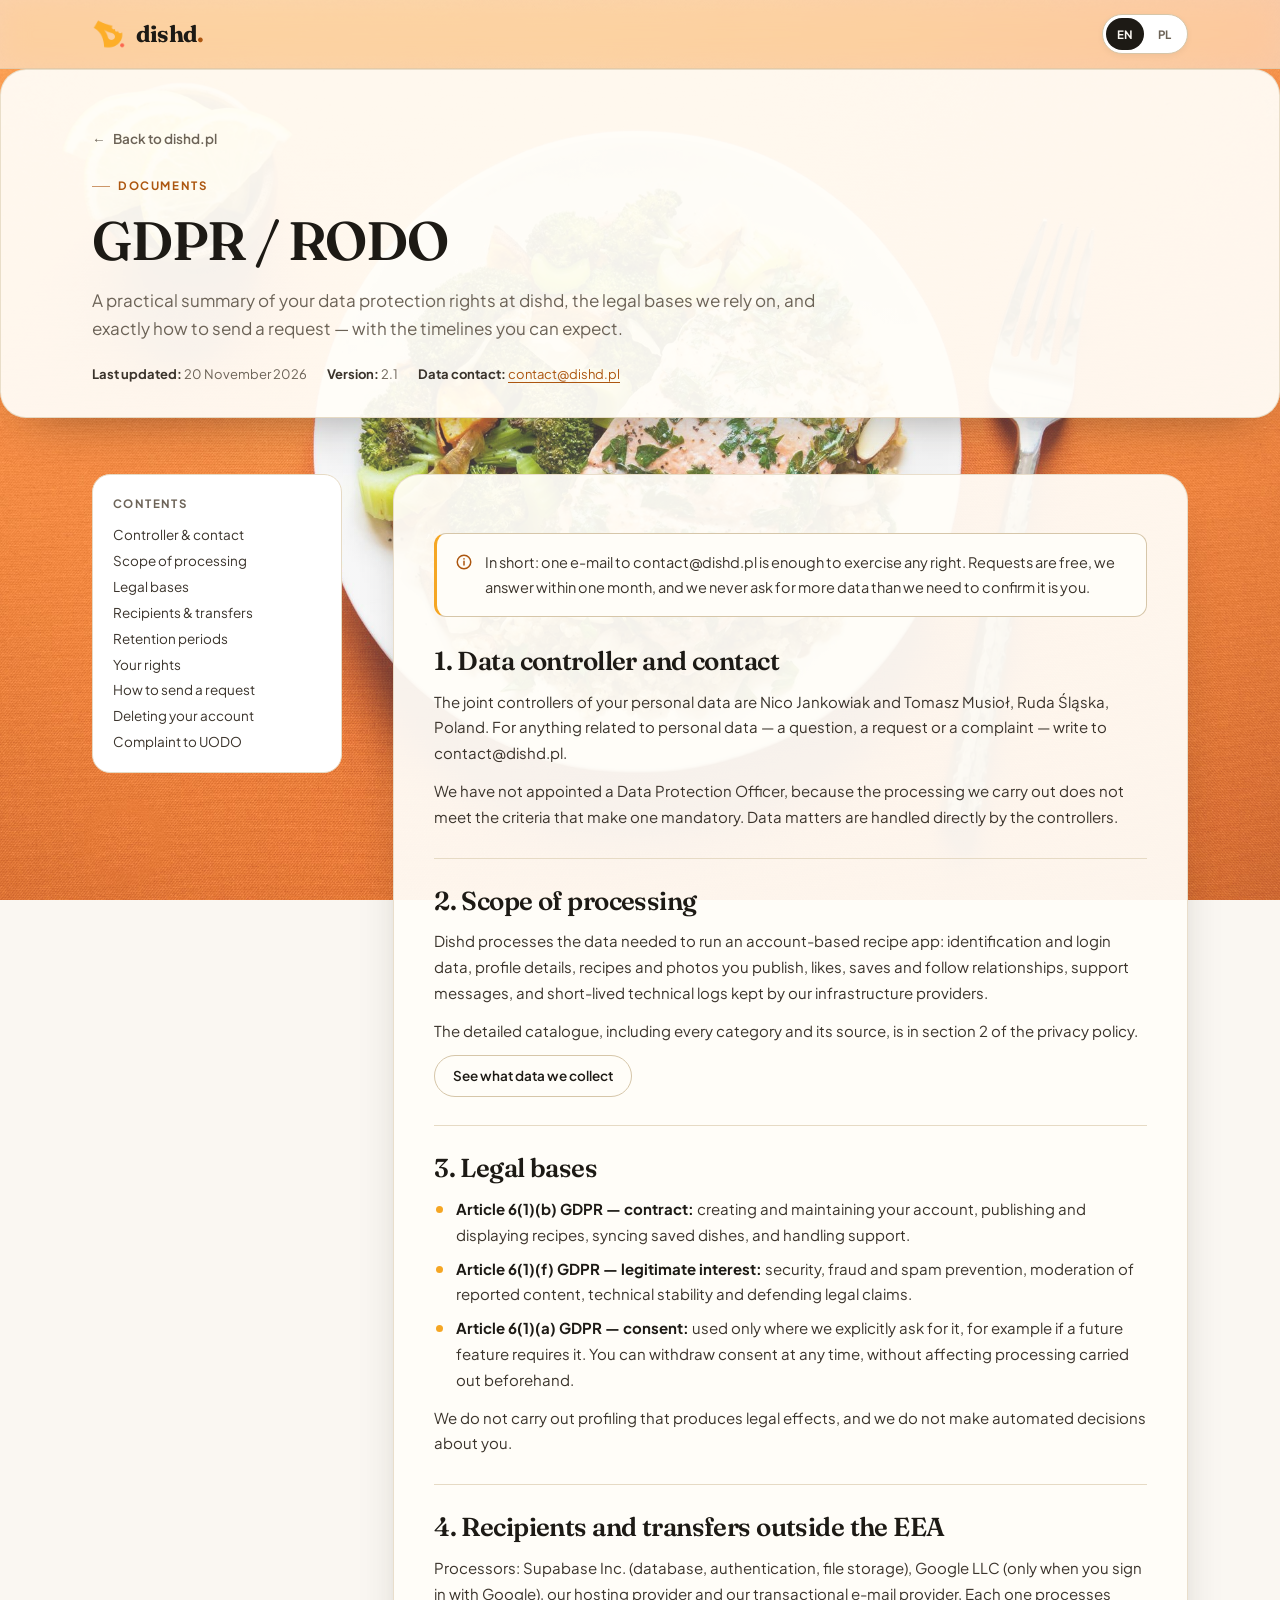
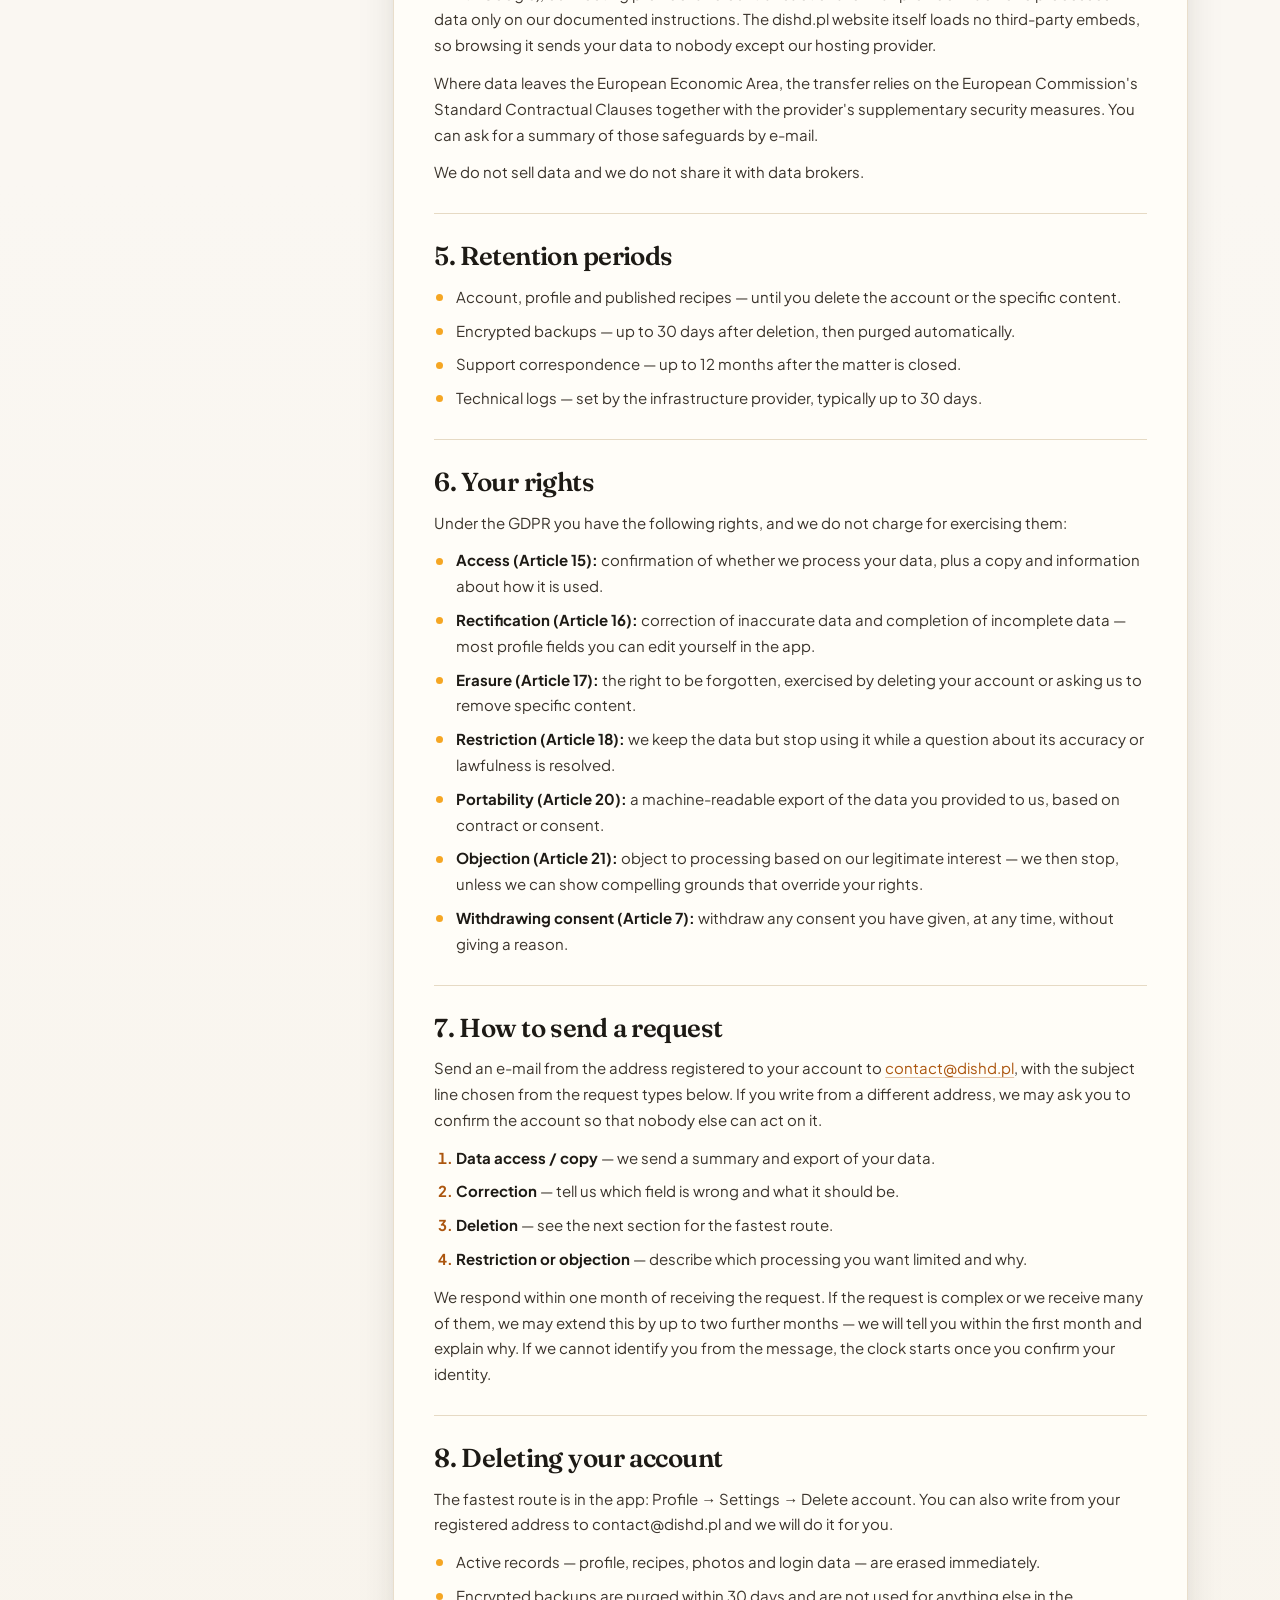
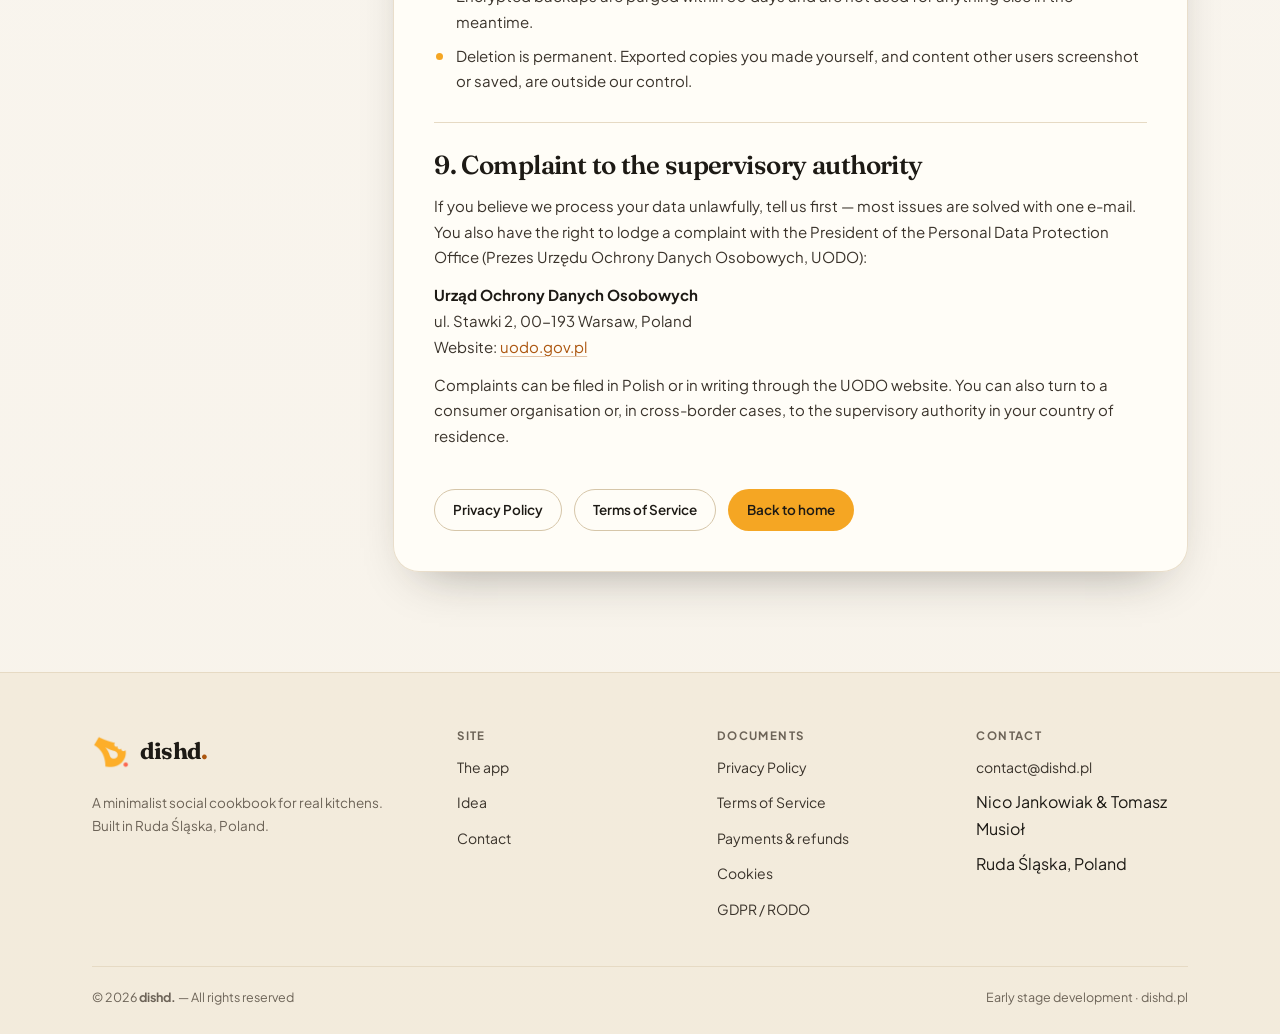
==== commit 630c032e: "pasek przezroczysty, krotszy tytul, optymalizacja" ====
--- a/gdpr.html
+++ b/gdpr.html
@@ -3,7 +3,7 @@
 <head>
   <meta charset="UTF-8" />
   <meta name="viewport" content="width=device-width, initial-scale=1.0" />
-  <title>GDPR / RODO — dishd.</title>
+  <title>dishd. · GDPR / RODO</title>
   <meta name="description" content="Your GDPR rights at dishd: access, correction, erasure, portability, objection, the one-month response time and how to complain to UODO." />
   <meta name="theme-color" content="#FAF7F2" />
   <meta name="robots" content="index, follow" />
@@ -15,7 +15,7 @@
 
   <meta property="og:type" content="article" />
   <meta property="og:url" content="https://dishd.pl/gdpr.html" />
-  <meta property="og:title" content="GDPR / RODO — dishd." />
+  <meta property="og:title" content="dishd. · GDPR / RODO" />
   <meta property="og:description" content="Your data protection rights at dishd and how to exercise them." />
   <meta property="og:image" content="https://dishd.pl/media/og-cover.png" />
 
@@ -23,7 +23,7 @@
   <link rel="stylesheet" href="assets/styles.css" />
 </head>
 
-<body data-title-en="GDPR / RODO — dishd." data-title-pl="RODO — dishd."
+<body data-title-en="dishd. · GDPR / RODO" data-title-pl="dishd. · RODO"
       data-desc-en="Your GDPR rights at dishd: access, correction, erasure, portability, objection, the one-month response time and how to complain to UODO."
       data-desc-pl="Twoje prawa wynikające z RODO w dishd: dostęp, sprostowanie, usunięcie, przenoszenie, sprzeciw, miesięczny termin odpowiedzi i skarga do UODO.">
 
--- a/assets/styles.css
+++ b/assets/styles.css
@@ -250,10 +250,11 @@
   position: sticky;
   top: 0;
   z-index: 60;
-  background: rgba(250, 247, 242, 0.93);
-  border-bottom: 1px solid var(--line);
-  backdrop-filter: blur(16px) saturate(1.3);
-  -webkit-backdrop-filter: blur(16px) saturate(1.3);
+  /* translucent bar: the warm page photo stays visible behind it */
+  background: rgba(250, 247, 242, 0.55);
+  border-bottom: 1px solid rgba(214, 198, 169, 0.6);
+  backdrop-filter: blur(14px) saturate(1.25);
+  -webkit-backdrop-filter: blur(14px) saturate(1.25);
 }
 
 .header-inner {
@@ -445,12 +446,6 @@
   padding: clamp(22px, 3.2vw, 40px);
 }
 
-.showcase__note {
-  padding: 6px 14px;
-  border-radius: 999px;
-  background: rgba(250, 247, 242, 0.92);
-}
-
 /* ---------- Phone mock ---------- */
 
 .showcase {
@@ -463,6 +458,9 @@
 .showcase__note {
   margin: 14px 0 0;
   max-width: 36ch;
+  padding: 6px 14px;
+  border-radius: 999px;
+  background: rgba(250, 247, 242, 0.92);
   font-size: 11.5px;
   line-height: 1.5;
   /* slightly darker than --muted (#6C6357) so the small pill reads better */
@@ -1105,6 +1103,11 @@
 }
 
 @media (max-width: 920px) {
+  /* fixed backgrounds are expensive to paint on mobile browsers */
+  body {
+    background-attachment: scroll, scroll;
+  }
+
   .hero__grid {
     grid-template-columns: 1fr;
     gap: clamp(32px, 6vw, 46px);
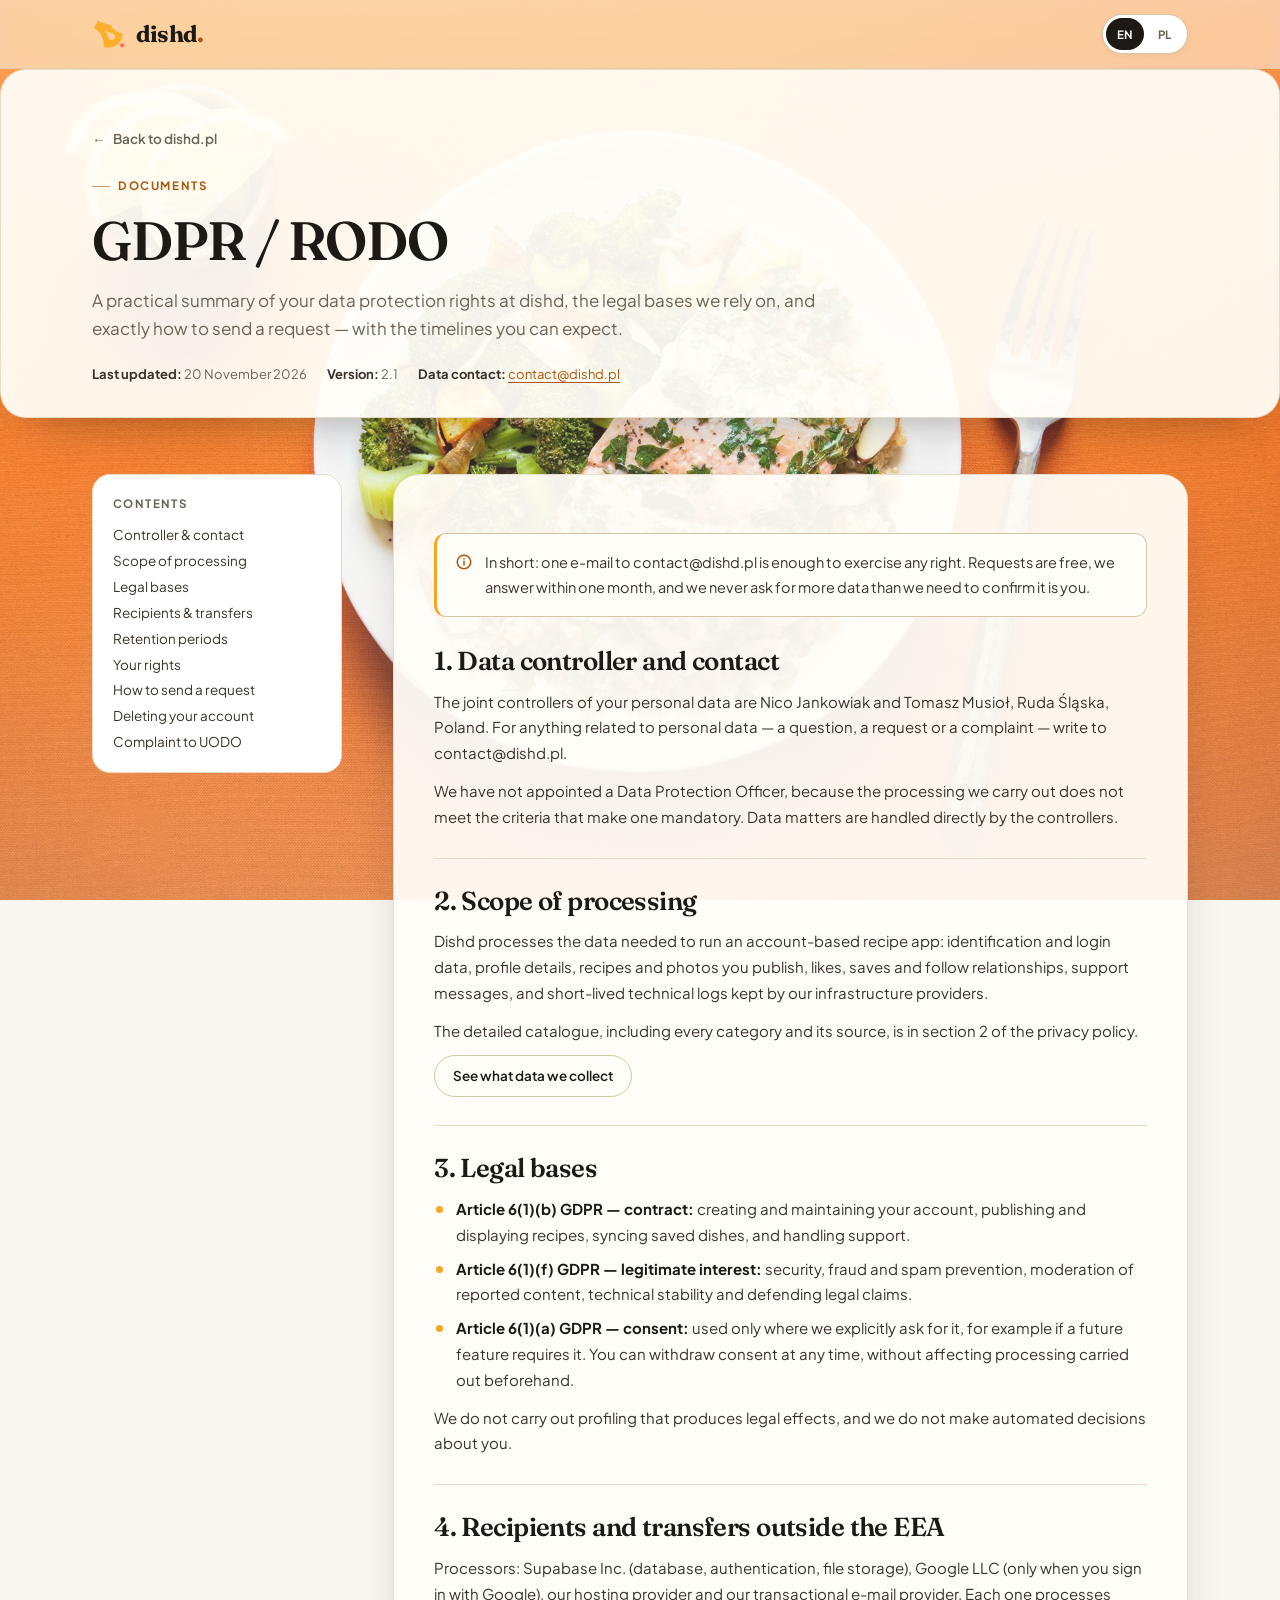
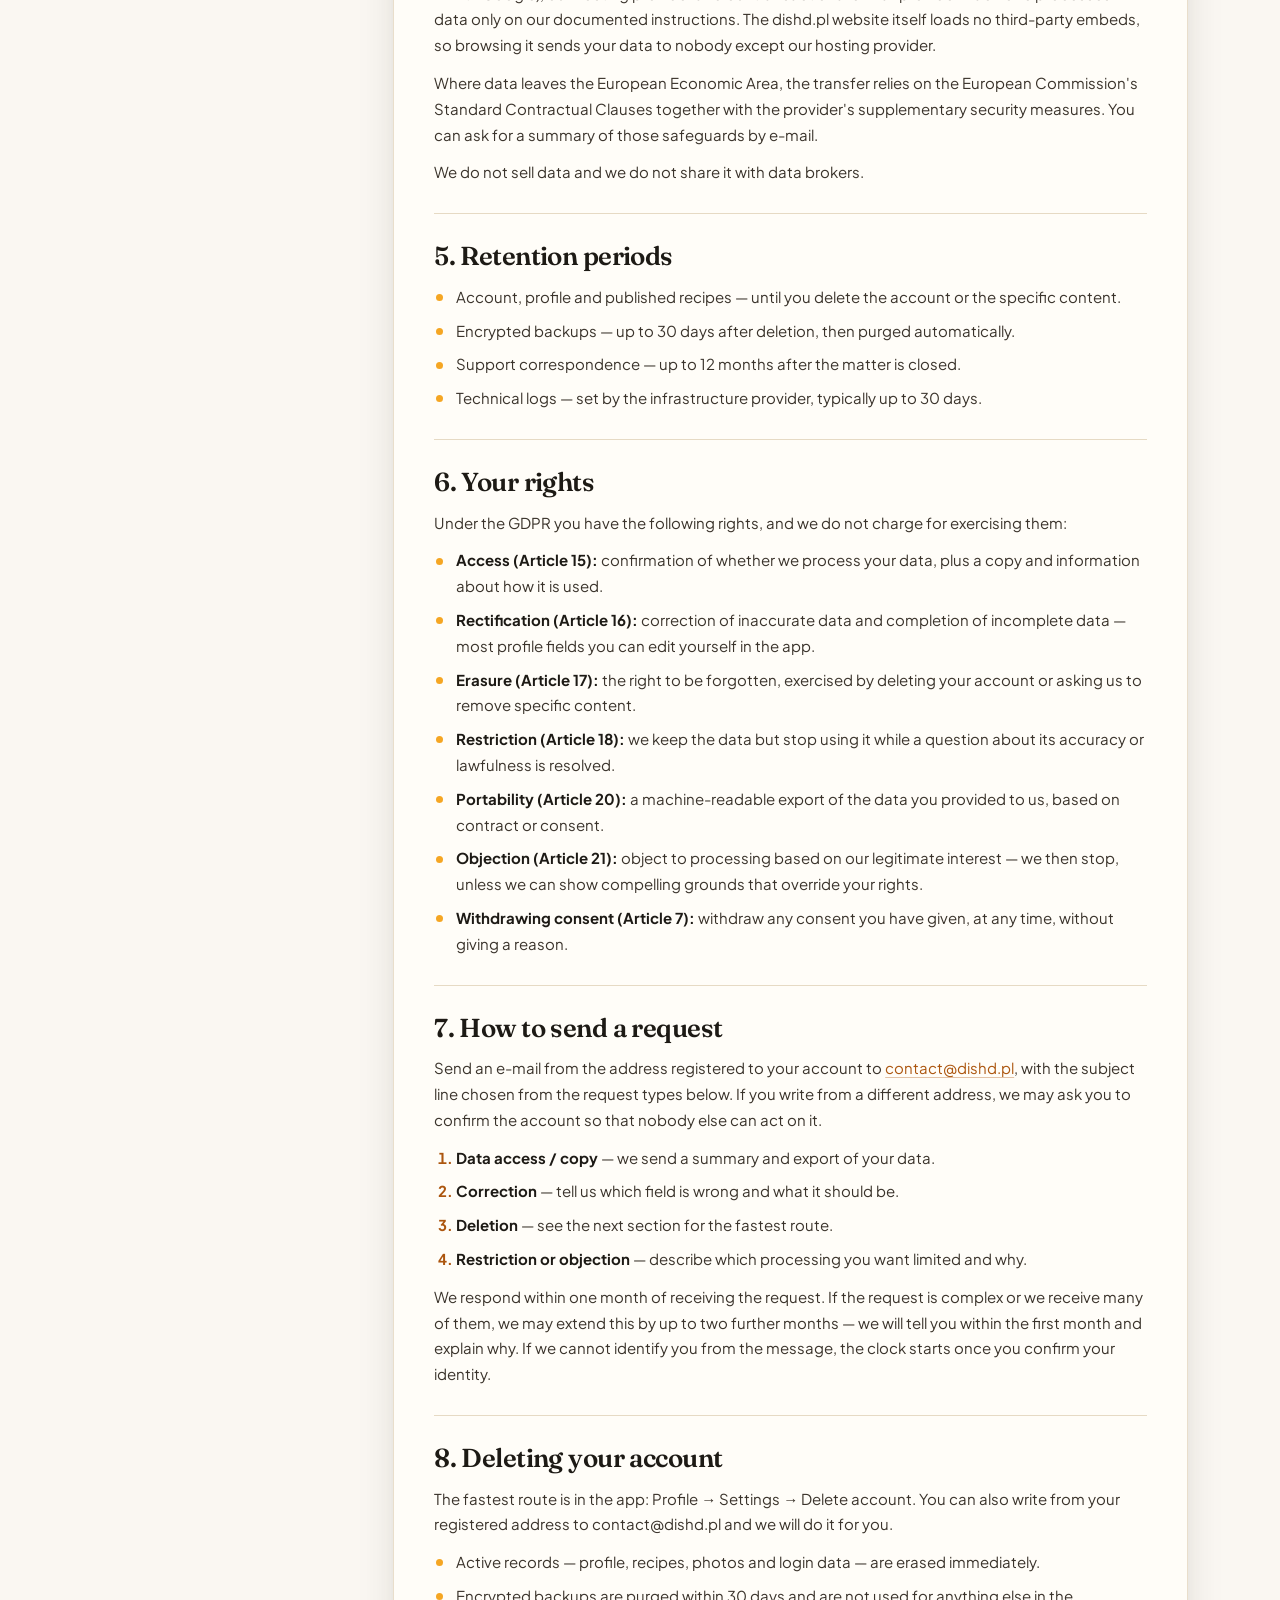
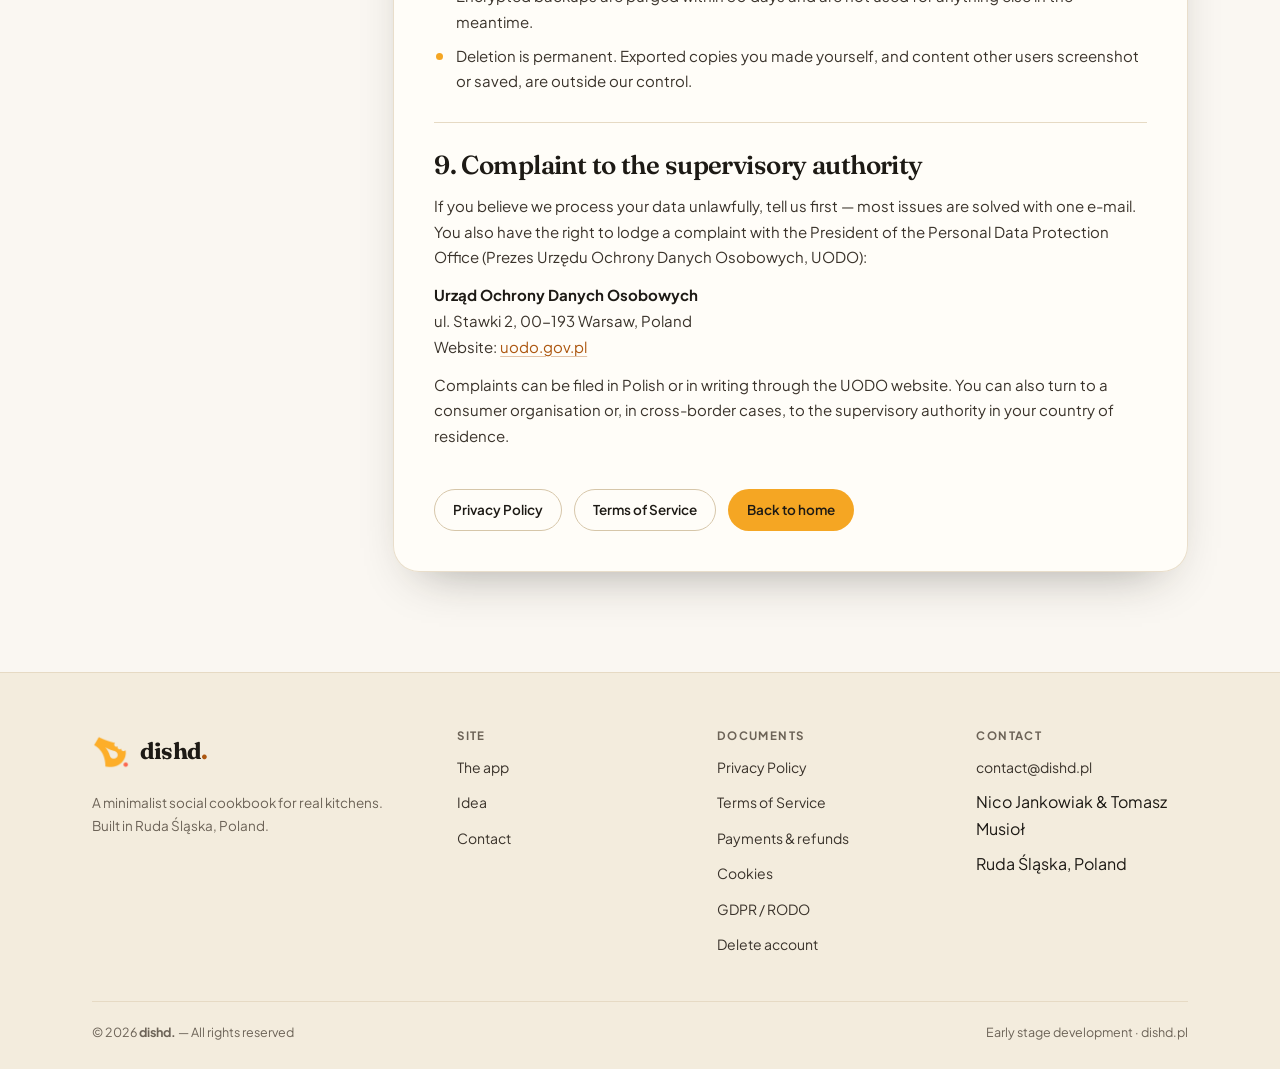
==== commit 212490a6: "update" ====
--- a/gdpr.html
+++ b/gdpr.html
@@ -331,6 +331,7 @@
             <li><a href="terms.html#refunds" data-en="Payments &amp; refunds" data-pl="Płatności i zwroty">Payments &amp; refunds</a></li>
             <li><a href="privacy.html#cookies" data-en="Cookies" data-pl="Cookies">Cookies</a></li>
             <li><a href="gdpr.html" data-en="GDPR / RODO" data-pl="RODO">GDPR / RODO</a></li>
+            <li><a href="delete-account.html" data-en="Delete account" data-pl="Usuwanie konta">Delete account</a></li>
           </ul>
         </div>
 
--- a/assets/fonts.css
+++ b/assets/fonts.css
@@ -1,58 +1,58 @@
-/* dishd. — self-hosted typefaces (SIL Open Font License 1.1).
-   Fraunces & Plus Jakarta Sans, variable fonts, subsets latin + latin-ext.
-   Served from this domain: the page makes no third-party request. */
-
-/* latin-ext */
-@font-face {
-  font-family: 'Fraunces';
-  font-style: italic;
-  font-weight: 500 600;
-  font-display: swap;
-  src: url(fonts/fraunces-italic-500-600-latin-ext.woff2) format('woff2');
-  unicode-range: U+0100-02BA, U+02BD-02C5, U+02C7-02CC, U+02CE-02D7, U+02DD-02FF, U+0304, U+0308, U+0329, U+1D00-1DBF, U+1E00-1E9F, U+1EF2-1EFF, U+2020, U+20A0-20AB, U+20AD-20C4, U+2113, U+2C60-2C7F, U+A720-A7FF;
-}
-/* latin */
-@font-face {
-  font-family: 'Fraunces';
-  font-style: italic;
-  font-weight: 500 600;
-  font-display: swap;
-  src: url(fonts/fraunces-italic-500-600-latin.woff2) format('woff2');
-  unicode-range: U+0000-00FF, U+0131, U+0152-0153, U+02BB-02BC, U+02C6, U+02DA, U+02DC, U+0304, U+0308, U+0329, U+2000-206F, U+20AC, U+2122, U+2191, U+2193, U+2212, U+2215, U+FEFF, U+FFFD;
-}
-/* latin-ext */
-@font-face {
-  font-family: 'Fraunces';
-  font-style: normal;
-  font-weight: 500 700;
-  font-display: swap;
-  src: url(fonts/fraunces-normal-500-700-latin-ext.woff2) format('woff2');
-  unicode-range: U+0100-02BA, U+02BD-02C5, U+02C7-02CC, U+02CE-02D7, U+02DD-02FF, U+0304, U+0308, U+0329, U+1D00-1DBF, U+1E00-1E9F, U+1EF2-1EFF, U+2020, U+20A0-20AB, U+20AD-20C4, U+2113, U+2C60-2C7F, U+A720-A7FF;
-}
-/* latin */
-@font-face {
-  font-family: 'Fraunces';
-  font-style: normal;
-  font-weight: 500 700;
-  font-display: swap;
-  src: url(fonts/fraunces-normal-500-700-latin.woff2) format('woff2');
-  unicode-range: U+0000-00FF, U+0131, U+0152-0153, U+02BB-02BC, U+02C6, U+02DA, U+02DC, U+0304, U+0308, U+0329, U+2000-206F, U+20AC, U+2122, U+2191, U+2193, U+2212, U+2215, U+FEFF, U+FFFD;
-}
-/* latin-ext */
-@font-face {
-  font-family: 'Plus Jakarta Sans';
-  font-style: normal;
-  font-weight: 400 700;
-  font-display: swap;
-  src: url(fonts/plus-jakarta-sans-normal-400-700-latin-ext.woff2) format('woff2');
-  unicode-range: U+0100-02BA, U+02BD-02C5, U+02C7-02CC, U+02CE-02D7, U+02DD-02FF, U+0304, U+0308, U+0329, U+1D00-1DBF, U+1E00-1E9F, U+1EF2-1EFF, U+2020, U+20A0-20AB, U+20AD-20C4, U+2113, U+2C60-2C7F, U+A720-A7FF;
-}
-/* latin */
-@font-face {
-  font-family: 'Plus Jakarta Sans';
-  font-style: normal;
-  font-weight: 400 700;
-  font-display: swap;
-  src: url(fonts/plus-jakarta-sans-normal-400-700-latin.woff2) format('woff2');
-  unicode-range: U+0000-00FF, U+0131, U+0152-0153, U+02BB-02BC, U+02C6, U+02DA, U+02DC, U+0304, U+0308, U+0329, U+2000-206F, U+20AC, U+2122, U+2191, U+2193, U+2212, U+2215, U+FEFF, U+FFFD;
-}
+/* dishd. — self-hosted typefaces (SIL Open Font License 1.1).
+   Fraunces & Plus Jakarta Sans, variable fonts, subsets latin + latin-ext.
+   Served from this domain: the page makes no third-party request. */
+
+/* latin-ext */
+@font-face {
+  font-family: 'Fraunces';
+  font-style: italic;
+  font-weight: 500 600;
+  font-display: swap;
+  src: url(fonts/fraunces-italic-500-600-latin-ext.woff2) format('woff2');
+  unicode-range: U+0100-02BA, U+02BD-02C5, U+02C7-02CC, U+02CE-02D7, U+02DD-02FF, U+0304, U+0308, U+0329, U+1D00-1DBF, U+1E00-1E9F, U+1EF2-1EFF, U+2020, U+20A0-20AB, U+20AD-20C4, U+2113, U+2C60-2C7F, U+A720-A7FF;
+}
+/* latin */
+@font-face {
+  font-family: 'Fraunces';
+  font-style: italic;
+  font-weight: 500 600;
+  font-display: swap;
+  src: url(fonts/fraunces-italic-500-600-latin.woff2) format('woff2');
+  unicode-range: U+0000-00FF, U+0131, U+0152-0153, U+02BB-02BC, U+02C6, U+02DA, U+02DC, U+0304, U+0308, U+0329, U+2000-206F, U+20AC, U+2122, U+2191, U+2193, U+2212, U+2215, U+FEFF, U+FFFD;
+}
+/* latin-ext */
+@font-face {
+  font-family: 'Fraunces';
+  font-style: normal;
+  font-weight: 500 700;
+  font-display: swap;
+  src: url(fonts/fraunces-normal-500-700-latin-ext.woff2) format('woff2');
+  unicode-range: U+0100-02BA, U+02BD-02C5, U+02C7-02CC, U+02CE-02D7, U+02DD-02FF, U+0304, U+0308, U+0329, U+1D00-1DBF, U+1E00-1E9F, U+1EF2-1EFF, U+2020, U+20A0-20AB, U+20AD-20C4, U+2113, U+2C60-2C7F, U+A720-A7FF;
+}
+/* latin */
+@font-face {
+  font-family: 'Fraunces';
+  font-style: normal;
+  font-weight: 500 700;
+  font-display: swap;
+  src: url(fonts/fraunces-normal-500-700-latin.woff2) format('woff2');
+  unicode-range: U+0000-00FF, U+0131, U+0152-0153, U+02BB-02BC, U+02C6, U+02DA, U+02DC, U+0304, U+0308, U+0329, U+2000-206F, U+20AC, U+2122, U+2191, U+2193, U+2212, U+2215, U+FEFF, U+FFFD;
+}
+/* latin-ext */
+@font-face {
+  font-family: 'Plus Jakarta Sans';
+  font-style: normal;
+  font-weight: 400 700;
+  font-display: swap;
+  src: url(fonts/plus-jakarta-sans-normal-400-700-latin-ext.woff2) format('woff2');
+  unicode-range: U+0100-02BA, U+02BD-02C5, U+02C7-02CC, U+02CE-02D7, U+02DD-02FF, U+0304, U+0308, U+0329, U+1D00-1DBF, U+1E00-1E9F, U+1EF2-1EFF, U+2020, U+20A0-20AB, U+20AD-20C4, U+2113, U+2C60-2C7F, U+A720-A7FF;
+}
+/* latin */
+@font-face {
+  font-family: 'Plus Jakarta Sans';
+  font-style: normal;
+  font-weight: 400 700;
+  font-display: swap;
+  src: url(fonts/plus-jakarta-sans-normal-400-700-latin.woff2) format('woff2');
+  unicode-range: U+0000-00FF, U+0131, U+0152-0153, U+02BB-02BC, U+02C6, U+02DA, U+02DC, U+0304, U+0308, U+0329, U+2000-206F, U+20AC, U+2122, U+2191, U+2193, U+2212, U+2215, U+FEFF, U+FFFD;
+}
--- a/assets/styles.css
+++ b/assets/styles.css
@@ -44,15 +44,6 @@
 body {
   margin: 0;
   background-color: var(--bg);
-  /* Photo backdrop (media/4-bg.jpg) with only a light scrim: legibility comes from the
-     content panels below (see "Photo background legibility"), not from veiling the photo. */
-  background-image:
-    linear-gradient(180deg, rgba(250, 247, 242, 0.26) 0%, rgba(250, 247, 242, 0.12) 42%, rgba(243, 235, 219, 0.34) 100%),
-    url("../media/4-bg.jpg");
-  background-size: cover, cover;
-  background-position: center top, center center;
-  background-repeat: no-repeat, no-repeat;
-  background-attachment: scroll, fixed;
   color: var(--ink);
   font-family: "Plus Jakarta Sans", -apple-system, BlinkMacSystemFont, "Segoe UI", sans-serif;
   font-size: 16px;
@@ -60,6 +51,28 @@
   -webkit-font-smoothing: antialiased;
   text-rendering: optimizeLegibility;
   overflow-x: hidden;
+}
+
+/* Photo backdrop (media/4-bg.jpg) with only a light scrim: legibility comes from the
+   content panels below (see "Photo background legibility"), not from veiling the photo.
+   It sits on its own fixed layer instead of using background-attachment: fixed on
+   <body>: mobile browsers size and re-anchor those backgrounds as their toolbars
+   collapse, which made the photo jump between two positions while scrolling. A fixed
+   layer keeps a stable height (100lvh), so the photo stays put. */
+body::before {
+  content: "";
+  position: fixed;
+  inset: 0 0 auto;
+  z-index: -1;
+  height: 100vh;
+  height: 100lvh;
+  pointer-events: none;
+  background-image:
+    linear-gradient(180deg, rgba(250, 247, 242, 0.26) 0%, rgba(250, 247, 242, 0.12) 42%, rgba(243, 235, 219, 0.34) 100%),
+    url("../media/4-bg.jpg");
+  background-size: cover, cover;
+  background-position: center top, center center;
+  background-repeat: no-repeat, no-repeat;
 }
 
 h1, h2, h3, h4 {
@@ -478,224 +491,28 @@
   filter: blur(6px);
 }
 
-.phone {
-  width: min(100%, 360px);
-  padding: 14px;
-  border: 1px solid var(--line);
-  border-radius: 34px;
-  background: var(--card);
-  box-shadow: var(--shadow-lg);
-}
-
-.phone__bar {
-  display: flex;
-  align-items: center;
-  justify-content: space-between;
-  gap: 10px;
-  padding: 2px 4px 12px;
-  border-bottom: 1px solid var(--line);
-  margin-bottom: 13px;
-}
-
-.phone__brand {
-  display: inline-flex;
-  align-items: center;
-  gap: 7px;
-  font-family: "Fraunces", Georgia, serif;
-  font-size: 16px;
-  font-weight: 700;
-  letter-spacing: -0.03em;
-}
-
-.phone__brand img {
-  width: 20px;
-  height: 20px;
-  border-radius: 6px;
-}
-
-.phone__brand .brand__dot {
-  color: var(--accent-deep);
-}
-
-.chip {
-  display: inline-flex;
-  align-items: center;
-  padding: 4px 10px;
-  border-radius: 999px;
-  background: var(--surface);
-  color: var(--muted);
-  font-size: 10.5px;
-  font-weight: 600;
-  white-space: nowrap;
-}
-
-.chip--green {
-  background: var(--green-wash);
-  color: var(--green);
-}
-
-.recipe-head {
-  display: flex;
-  align-items: center;
-  justify-content: space-between;
-  gap: 10px;
-  margin-bottom: 11px;
-}
-
-.recipe-user {
-  display: flex;
-  align-items: center;
-  gap: 9px;
-  min-width: 0;
-}
-
-.avatar {
-  display: grid;
-  place-items: center;
-  width: 32px;
-  height: 32px;
-  flex: 0 0 auto;
-  border: 1px solid var(--line);
-  border-radius: 50%;
-  background: var(--accent-wash);
-  /* darker than --accent-deep so 12px initials clear 4.5:1 on the amber wash */
-  color: #8E4409;
-  font-size: 12px;
-  font-weight: 700;
-}
-
-.recipe-user__name {
-  font-size: 12.5px;
-  font-weight: 700;
-  line-height: 1.25;
-}
-
-.recipe-user__meta {
-  font-size: 10.5px;
-  color: var(--muted);
-}
-
-.recipe-photo {
+/* Real app screenshot (media/screenshot.webp) in a soft, rounded device frame. */
+.shot {
   position: relative;
-  display: grid;
-  place-items: center;
-  height: 158px;
-  margin-bottom: 13px;
-  overflow: hidden;
-  border: 1px solid rgba(172, 86, 15, 0.16);
-  border-radius: 20px;
-  background:
-    radial-gradient(circle at 18% 18%, #F7DFC3, transparent 55%),
-    linear-gradient(140deg, #F6E3CE 0%, #EFC9A4 46%, #E19B62 100%);
-}
-
-.plate {
-  position: relative;
-  display: grid;
-  place-items: center;
-  width: 112px;
-  height: 112px;
-  border-radius: 50%;
-  background: #FBF6EC;
-  box-shadow: 0 14px 26px -12px rgba(29, 26, 21, 0.45), inset 0 0 0 7px #F3EBDB;
-}
-
-.plate__bowl {
-  position: relative;
-  width: 68px;
-  height: 68px;
-  border-radius: 50%;
-  background: radial-gradient(circle at 34% 32%, #E8823F, #B54A22);
-}
-
-.leaf {
-  position: absolute;
-  width: 13px;
-  height: 8px;
-  border-radius: 999px 0;
-  background: #3C5842;
-}
-
-.leaf--1 { top: 15px; left: 16px; transform: rotate(-22deg); }
-.leaf--2 { bottom: 16px; right: 14px; transform: rotate(36deg); background: #556F58; }
-
-.plate__cream {
-  position: absolute;
-  top: 24px;
-  right: 20px;
-  width: 14px;
-  height: 14px;
-  border-radius: 50%;
-  background: #FBF6EC;
-  opacity: 0.9;
-}
-
-.photo-pills {
-  position: absolute;
-  inset: auto 9px 9px;
-  display: flex;
-  justify-content: space-between;
-  gap: 6px;
-}
-
-.photo-pills .chip {
-  background: rgba(251, 246, 236, 0.94);
-  color: var(--ink-soft);
-  font-size: 10px;
-}
-
-.recipe-title {
-  font-family: "Fraunces", Georgia, serif;
-  font-size: 16.5px;
-  font-weight: 600;
-  letter-spacing: -0.02em;
-  line-height: 1.25;
-}
-
-.recipe-desc {
-  margin-top: 5px;
-  font-size: 11.5px;
-  line-height: 1.5;
-  color: var(--muted);
-}
-
-.tags {
-  display: flex;
-  flex-wrap: wrap;
-  gap: 5px;
-  margin-top: 10px;
-}
-
-.tags span {
-  padding: 3px 8px;
-  border-radius: 7px;
-  background: var(--surface);
-  color: var(--muted);
-  font-size: 10px;
-  font-weight: 500;
-}
-
-.recipe-foot {
-  display: flex;
-  align-items: center;
-  justify-content: space-between;
-  gap: 8px;
-  margin-top: 12px;
-  padding-top: 10px;
-  border-top: 1px solid var(--line);
-  font-size: 11px;
-  font-weight: 600;
-  color: var(--muted);
-}
-
-.recipe-foot__stats {
-  display: flex;
-  align-items: center;
-  gap: 12px;
-}
-
-.recipe-foot__like {
-  color: var(--accent-deep);
+  width: min(100%, 386px);
+  padding: 10px;
+  border: 1px solid rgba(214, 198, 169, 0.9);
+  border-radius: 36px;
+  background: linear-gradient(160deg, #FFFFFF 0%, #F8F0DF 100%);
+  box-shadow: var(--shadow-lg), inset 0 0 0 1px rgba(255, 255, 255, 0.75);
+  transition: transform 0.35s var(--ease), box-shadow 0.35s var(--ease);
+}
+
+.shot:hover {
+  transform: translateY(-4px);
+}
+
+.shot__img {
+  display: block;
+  width: 100%;
+  height: auto;
+  border-radius: 27px;
+  box-shadow: 0 0 0 1px rgba(29, 26, 21, 0.08), 0 1px 2px rgba(29, 26, 21, 0.16);
 }
 
 /* ---------- Brand band ---------- */
@@ -1057,12 +874,58 @@
   --btn-fg: var(--ink);
 }
 
+/* Numbered steps — used by the account deletion guide. */
+.doc .steps {
+  display: grid;
+  gap: 10px;
+  margin-top: 16px;
+  padding-left: 0;
+  list-style: none;
+  counter-reset: step;
+}
+
+.doc .steps > li {
+  position: relative;
+  counter-increment: step;
+  padding: 14px 16px 14px 54px;
+  border: 1px solid var(--line);
+  border-radius: var(--radius-sm);
+  background: #FFFDF8;
+  color: var(--ink-soft);
+  font-size: 15px;
+  line-height: 1.6;
+}
+
+.doc .steps > li::before {
+  content: counter(step);
+  position: absolute;
+  top: 12px;
+  left: 14px;
+  display: grid;
+  place-items: center;
+  width: 26px;
+  height: 26px;
+  border-radius: 50%;
+  background: var(--accent-wash);
+  color: #8E4409;
+  font-size: 12.5px;
+  font-weight: 700;
+}
+
+.doc .steps > li strong {
+  color: var(--ink);
+}
+
 /* ---------- Responsive ---------- */
 
 @media (max-width: 1000px) {
   .doc-layout {
     grid-template-columns: minmax(0, 1fr);
     gap: 24px;
+  }
+
+  .doc .steps > li {
+    padding: 13px 15px 13px 50px;
   }
 
   /* Table of contents becomes a swipeable row of chips above the text. */
@@ -1103,11 +966,6 @@
 }
 
 @media (max-width: 920px) {
-  /* fixed backgrounds are expensive to paint on mobile browsers */
-  body {
-    background-attachment: scroll, scroll;
-  }
-
   .hero__grid {
     grid-template-columns: 1fr;
     gap: clamp(32px, 6vw, 46px);
@@ -1235,6 +1093,10 @@
     background: #fff;
   }
 
+  body::before {
+    display: none;
+  }
+
   .doc-layout {
     display: block;
     padding: 0;
